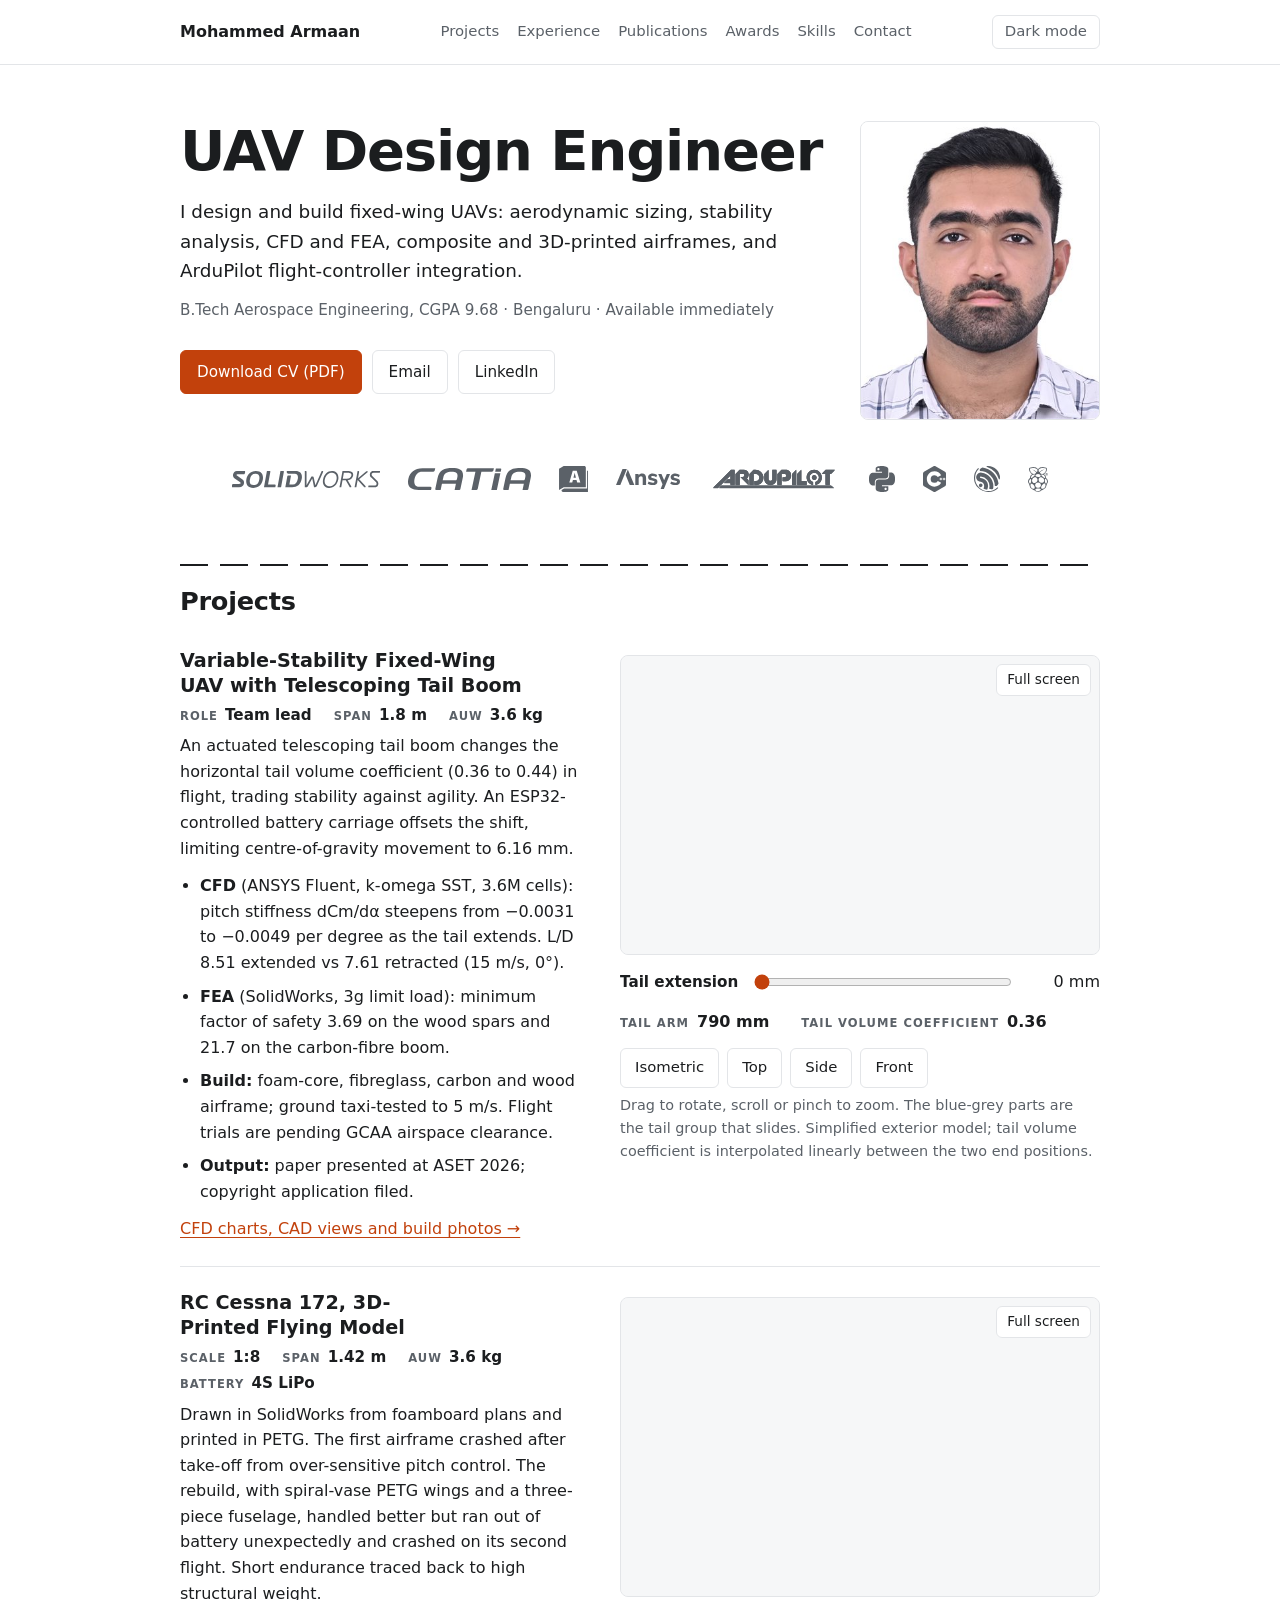
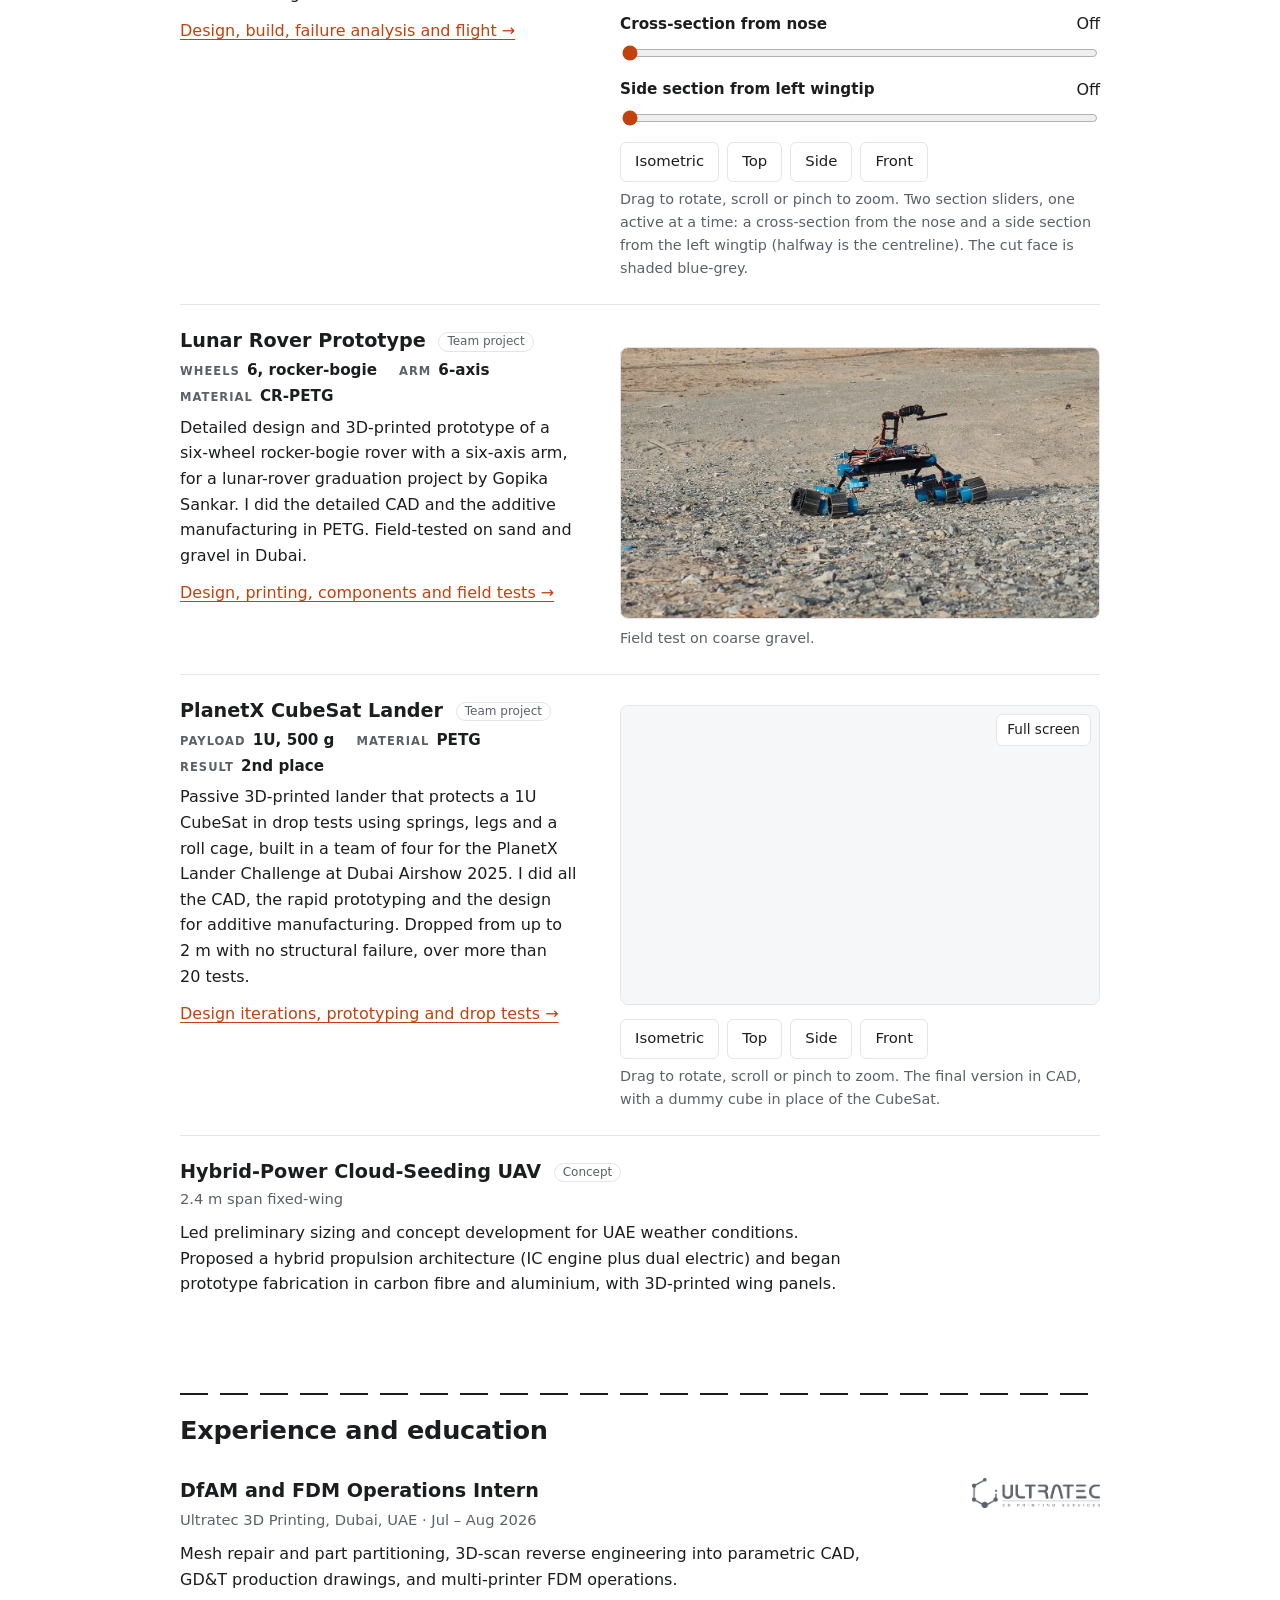
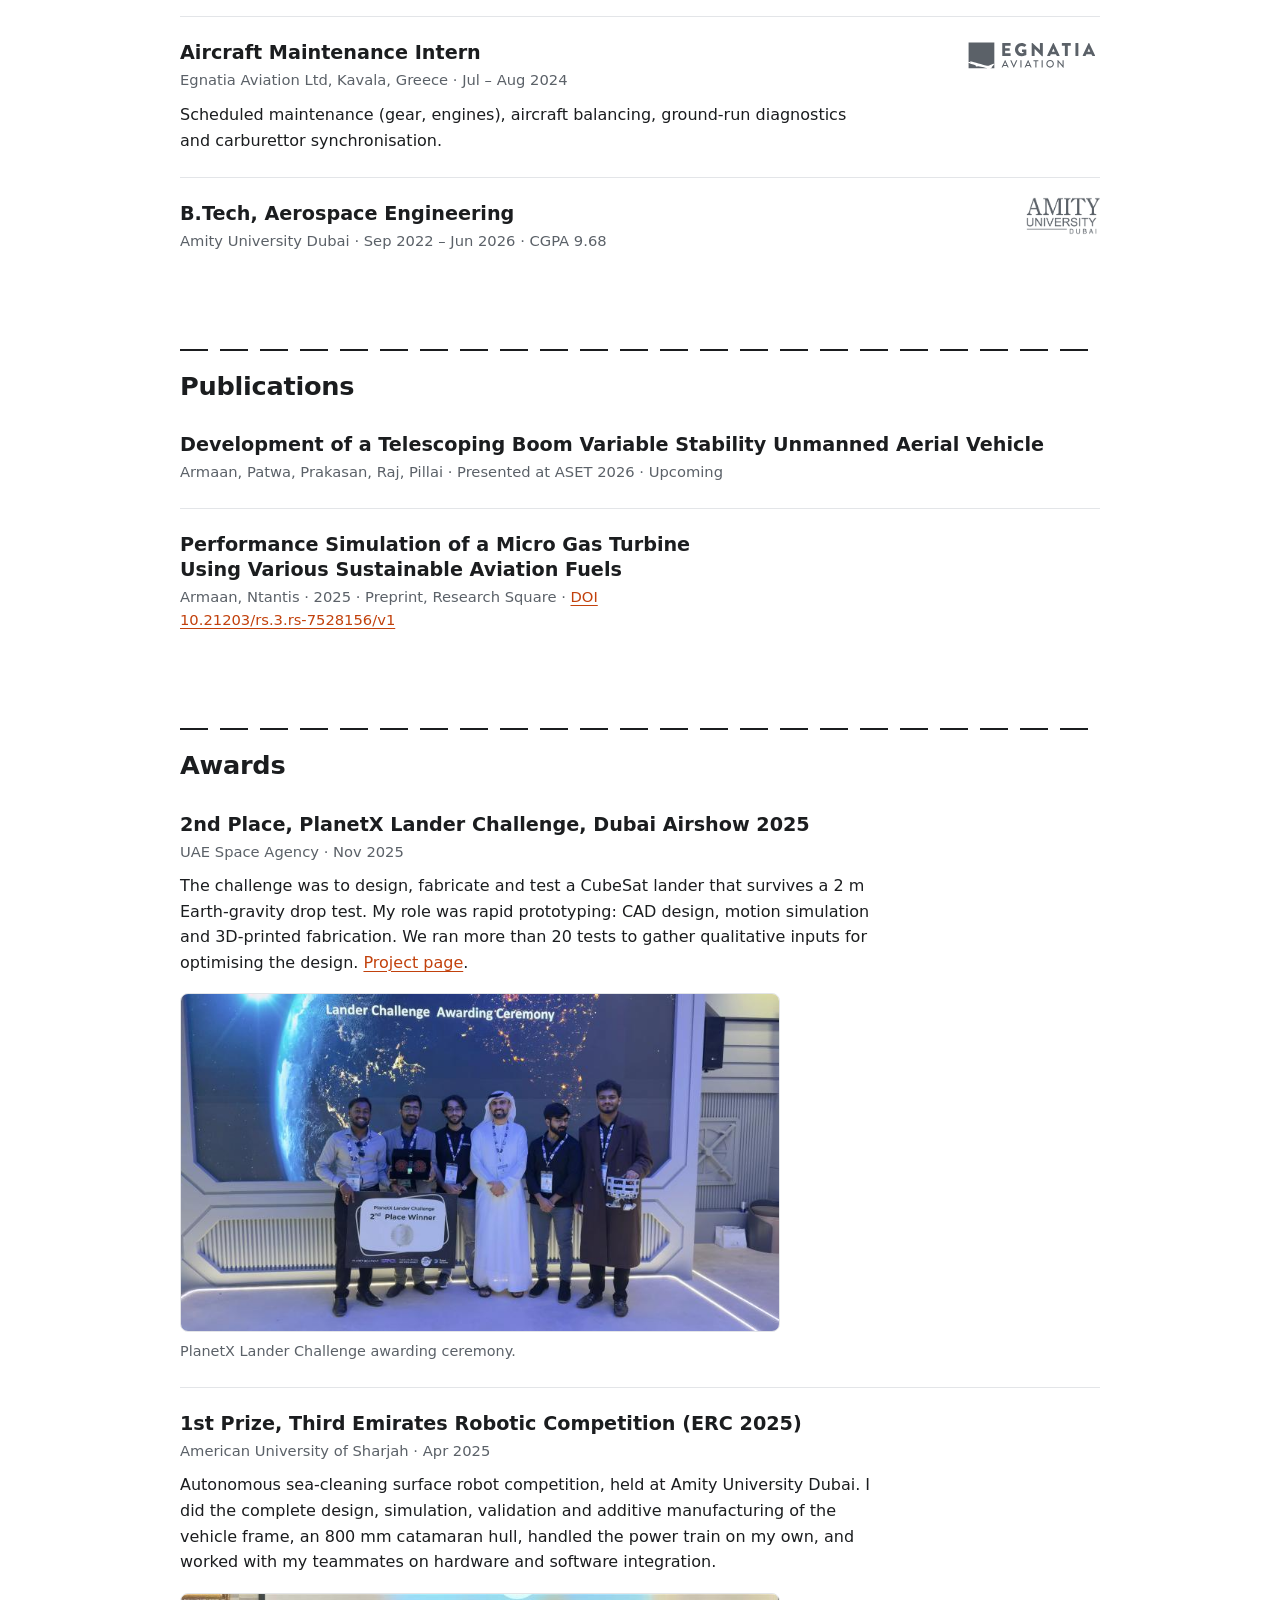
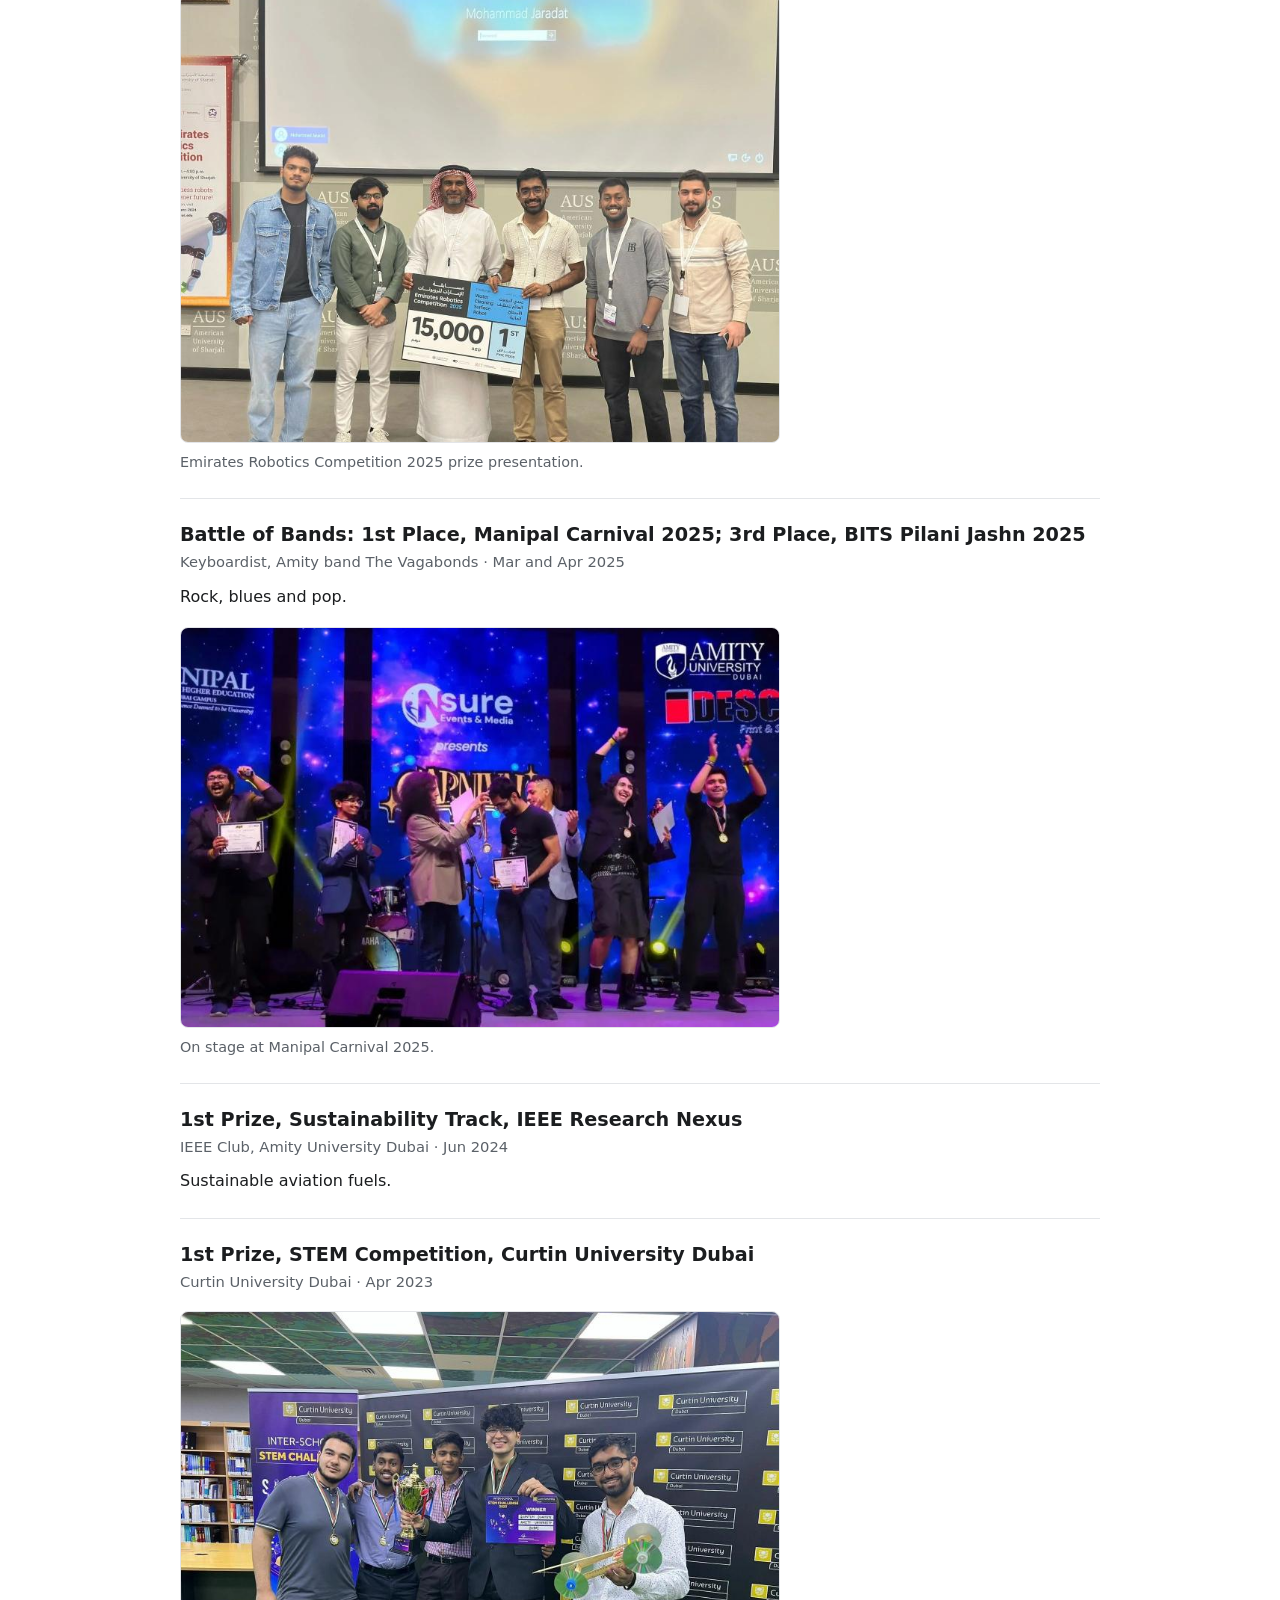
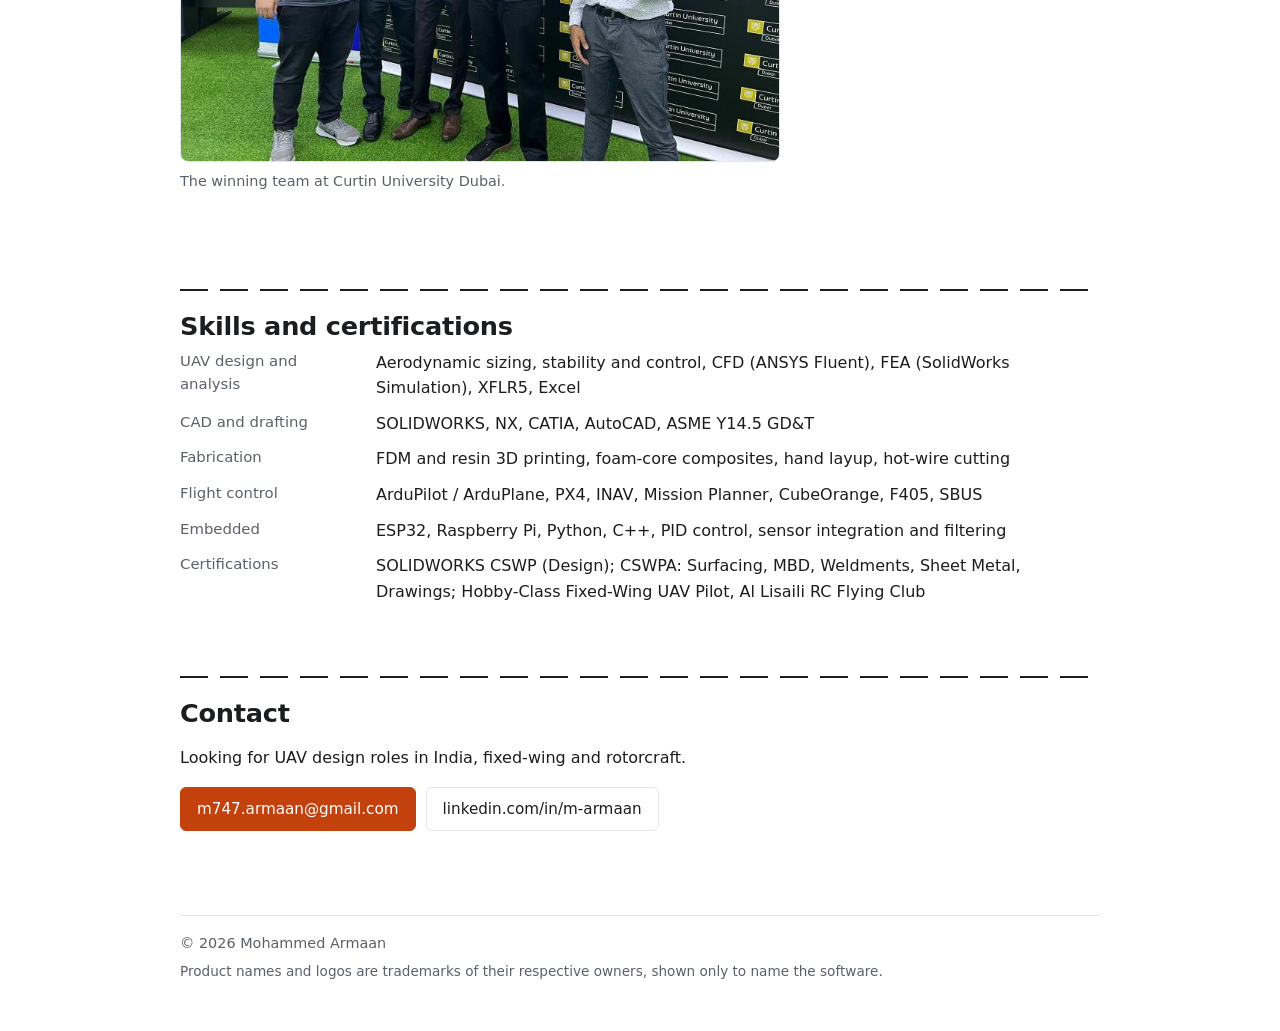
==== index.html @ 30ed3cb8 "Add PlanetX lander project page and card, order rover above cloud-seeding Co-Authored-By: Claude Son" ====
<!doctype html>
<html lang="en">
<head>
<meta charset="utf-8">
<meta name="viewport" content="width=device-width, initial-scale=1">
<meta name="color-scheme" content="light dark">
<title>Mohammed Armaan – UAV Design Engineer</title>
<meta name="description" content="Portfolio of Mohammed Armaan, aerospace engineer focused on fixed-wing UAV design: aerodynamics, CFD/FEA, composite and 3D-printed airframes, ArduPilot integration.">
<meta property="og:title" content="Mohammed Armaan – UAV Design Engineer">
<meta property="og:description" content="Fixed-wing UAV design, CFD/FEA, composite and 3D-printed airframes.">
<meta property="og:type" content="website">
<link rel="icon" href="data:image/svg+xml,%3Csvg xmlns='http://www.w3.org/2000/svg' viewBox='0 0 32 32'%3E%3Crect width='32' height='32' rx='6' fill='%23c2410c'/%3E%3Ctext x='16' y='22' font-family='Arial' font-size='15' font-weight='700' fill='white' text-anchor='middle'%3EMA%3C/text%3E%3C/svg%3E">
<link rel="stylesheet" href="styles.css?v=18">
<script src="js/theme.js?v=18"></script>
<style>
/* Critical viewer layout, kept inline so the viewer never depends on a cached stylesheet. */
.viewer{position:relative;width:100%;aspect-ratio:16/10;overflow:hidden}
.viewer canvas{position:absolute;inset:0;width:100%;height:100%;display:block;touch-action:none}
.viewer-status{position:absolute;inset:0}
.viewer-status[hidden]{display:none}
@media (max-width:560px){.viewer{aspect-ratio:1/1}}
</style>
<script type="importmap">
{ "imports": { "three": "./vendor/three.module.min.js", "three/addons/": "./vendor/" } }
</script>
</head>
<body>
<a class="skip" href="#main">Skip to content</a>

<header class="site-header">
  <div class="wrap bar">
    <a class="brand" href="#top">Mohammed Armaan</a>
    <nav aria-label="Primary">
      <a href="#projects">Projects</a>
      <a href="#experience">Experience</a>
      <a href="#publications">Publications</a>
      <a href="#awards">Awards</a>
      <a href="#skills">Skills</a>
      <a href="#contact">Contact</a>
    </nav>
    <button type="button" class="theme-btn" id="theme-btn" hidden>Dark mode</button>
  </div>
</header>

<main id="main">
<section class="hero wrap" id="top">
  <img class="portrait" src="img/portrait.jpg" alt="Portrait of Mohammed Armaan." width="360" height="450">
  <div class="intro">
  <h1>UAV Design Engineer</h1>
  <p class="lead">I design and build fixed-wing UAVs: aerodynamic sizing, stability analysis, CFD and FEA, composite and 3D-printed airframes, and ArduPilot flight-controller integration.</p>
  <p class="hero-facts">B.Tech Aerospace Engineering, CGPA 9.68 &middot; Bengaluru &middot; Available immediately</p>
  <p class="actions">
    <a class="btn primary" href="assets/Mohammed_Armaan_CV.pdf">Download CV (PDF)</a>
    <a class="btn" href="mailto:m747.armaan@gmail.com">Email</a>
    <a class="btn" href="https://www.linkedin.com/in/m-armaan" target="_blank" rel="noopener noreferrer">LinkedIn</a>
  </p>
  <p class="copy-note" role="status"></p>
  </div>
  <ul class="logos" aria-label="Software and platforms">
      <li><span class="logo logo-solidworks" role="img" aria-label="SOLIDWORKS"></span></li>
      <li><span class="logo logo-catia" role="img" aria-label="CATIA"></span></li>
      <li><span class="logo logo-autocad" role="img" aria-label="AutoCAD"></span></li>
      <li><span class="logo logo-ansys" role="img" aria-label="ANSYS"></span></li>
      <li><span class="logo logo-ardupilot" role="img" aria-label="ArduPilot"></span></li>
      <li><span class="logo logo-python" role="img" aria-label="Python"></span></li>
      <li><span class="logo logo-cplusplus" role="img" aria-label="C++"></span></li>
      <li><span class="logo logo-espressif" role="img" aria-label="ESP32 (Espressif)"></span></li>
      <li><span class="logo logo-raspberrypi" role="img" aria-label="Raspberry Pi"></span></li>
  </ul>
</section>

<section class="wrap" id="projects" aria-labelledby="h-projects">
  <h2 id="h-projects">Projects</h2>

  <article class="item featured">
    <div class="f-head">
      <h3><a class="plainlink" href="variable-stability-uav.html">Variable-Stability Fixed-Wing UAV with Telescoping Tail Boom</a></h3>
      <dl class="plate"><div><dt>Role</dt><dd>Team lead</dd></div><div><dt>Span</dt><dd>1.8 m</dd></div><div><dt>AUW</dt><dd>3.6 kg</dd></div></dl>
    </div>
    <p class="f-desc">An actuated telescoping tail boom changes the horizontal tail volume coefficient (0.36 to 0.44) in flight, trading stability against agility. An ESP32-controlled battery carriage offsets the shift, limiting centre-of-gravity movement to 6.16 mm.</p>

    <div class="f-viewer">
      <div id="viewer" class="viewer" role="group" aria-label="Interactive 3D model of the UAV">
        <canvas id="viewer-canvas" tabindex="0" aria-label="3D view. Drag to rotate, scroll to zoom, arrow keys to pan."></canvas>
        <p id="viewer-status" class="viewer-status">Loading 3D model…</p>
      </div>
      <div class="viewer-ui">
        <div class="slider-row">
          <label for="ext">Tail extension</label>
          <input id="ext" type="range" min="0" max="200" step="1" value="0">
          <output id="out-ext" for="ext">0 mm</output>
        </div>
        <dl class="readouts">
          <div><dt>Tail arm</dt><dd id="out-arm">790 mm</dd></div>
          <div><dt>Tail volume coefficient</dt><dd id="out-vht">0.36</dd></div>
        </dl>
        <div class="view-btns" role="group" aria-label="Camera views">
          <button type="button" data-view="iso">Isometric</button>
          <button type="button" data-view="top">Top</button>
          <button type="button" data-view="side">Side</button>
          <button type="button" data-view="front">Front</button>
        </div>
      </div>
      <p class="hint">Drag to rotate, scroll or pinch to zoom. The blue-grey parts are the tail group that slides. Simplified exterior model; tail volume coefficient is interpolated linearly between the two end positions.</p>
      <noscript><p class="hint">The interactive model needs JavaScript.</p></noscript>
    </div>

    <div class="f-facts">
    <ul class="facts">
      <li><strong>CFD</strong> (ANSYS Fluent, k-omega SST, 3.6M cells): pitch stiffness dCm/dα steepens from −0.0031 to −0.0049 per degree as the tail extends. L/D 8.51 extended vs 7.61 retracted (15 m/s, 0°).</li>
      <li><strong>FEA</strong> (SolidWorks, 3g limit load): minimum factor of safety 3.69 on the wood spars and 21.7 on the carbon-fibre boom.</li>
      <li><strong>Build:</strong> foam-core, fibreglass, carbon and wood airframe; ground taxi-tested to 5 m/s. Flight trials are pending GCAA airspace clearance.</li>
      <li><strong>Output:</strong> paper presented at ASET 2026; copyright application filed.</li>
    </ul>
    <p class="more"><a href="variable-stability-uav.html">CFD charts, CAD views and build photos &rarr;</a></p>
    </div>
  </article>

  <article class="item featured">
    <div class="f-head">
      <h3><a class="plainlink" href="cessna-172.html">RC Cessna 172, 3D-Printed Flying Model</a></h3>
      <dl class="plate"><div><dt>Scale</dt><dd>1:8</dd></div><div><dt>Span</dt><dd>1.42 m</dd></div><div><dt>AUW</dt><dd>3.6 kg</dd></div><div><dt>Battery</dt><dd>4S LiPo</dd></div></dl>
    </div>
    <p class="f-desc">Drawn in SolidWorks from foamboard plans and printed in PETG. The first airframe crashed after take-off from over-sensitive pitch control. The rebuild, with spiral-vase PETG wings and a three-piece fuselage, handled better but ran out of battery unexpectedly and crashed on its second flight. Short endurance traced back to high structural weight.</p>

    <div class="f-viewer">
      <div id="cessna-viewer" class="viewer" role="group" aria-label="Interactive 3D model of the Cessna 172 with a section slider">
        <canvas id="cessna-canvas" tabindex="0" aria-label="3D view. Drag to rotate, scroll to zoom, arrow keys to pan."></canvas>
        <p id="cessna-status" class="viewer-status">Loading 3D model…</p>
      </div>
      <div class="viewer-ui">
        <div class="slider-row stack">
          <label for="cessna-sec">Cross-section from nose</label>
          <input id="cessna-sec" type="range" min="0" max="1063" step="1" value="0">
          <output id="cessna-out-sec" for="cessna-sec">Off</output>
        </div>
        <div class="slider-row stack">
          <label for="cessna-sec-x">Side section from left wingtip</label>
          <input id="cessna-sec-x" type="range" min="0" max="1430" step="1" value="0">
          <output id="cessna-out-sec-x" for="cessna-sec-x">Off</output>
        </div>
        <div class="view-btns" role="group" aria-label="Camera views">
          <button type="button" data-view="iso">Isometric</button>
          <button type="button" data-view="top">Top</button>
          <button type="button" data-view="side">Side</button>
          <button type="button" data-view="front">Front</button>
        </div>
      </div>
      <p class="hint">Drag to rotate, scroll or pinch to zoom. Two section sliders, one active at a time: a cross-section from the nose and a side section from the left wingtip (halfway is the centreline). The cut face is shaded blue-grey.</p>
      <noscript><p class="hint">The interactive model needs JavaScript.</p></noscript>
    </div>

    <div class="f-facts">
      <p class="more"><a href="cessna-172.html">Design, build, failure analysis and flight &rarr;</a></p>
    </div>
  </article>

  <article class="item featured">
    <div class="f-head">
      <h3><a class="plainlink" href="rover.html">Lunar Rover Prototype</a> <span class="tag">Team project</span></h3>
      <dl class="plate"><div><dt>Wheels</dt><dd>6, rocker-bogie</dd></div><div><dt>Arm</dt><dd>6-axis</dd></div><div><dt>Material</dt><dd>CR-PETG</dd></div></dl>
    </div>
    <p class="f-desc">Detailed design and 3D-printed prototype of a six-wheel rocker-bogie rover with a six-axis arm, for a lunar-rover graduation project by Gopika Sankar. I did the detailed CAD and the additive manufacturing in PETG. Field-tested on sand and gravel in Dubai.</p>
    <div class="f-viewer">
      <figure class="fig"><img src="img/rover-field-gravel.jpg" alt="The blue and black 3D-printed rover on coarse gravel, with its six-axis arm raised." width="1200" height="677" loading="lazy"><figcaption>Field test on coarse gravel.</figcaption></figure>
    </div>
    <div class="f-facts">
      <p class="more"><a href="rover.html">Design, printing, components and field tests &rarr;</a></p>
    </div>
  </article>
  <article class="item featured">
    <div class="f-head">
      <h3><a class="plainlink" href="lander.html">PlanetX CubeSat Lander</a> <span class="tag">Team project</span></h3>
      <dl class="plate"><div><dt>Payload</dt><dd>1U, 500 g</dd></div><div><dt>Material</dt><dd>PETG</dd></div><div><dt>Result</dt><dd>2nd place</dd></div></dl>
    </div>
    <p class="f-desc">Passive 3D-printed lander that protects a 1U CubeSat in drop tests using springs, legs and a roll cage, built in a team of four for the PlanetX Lander Challenge at Dubai Airshow 2025. I did all the CAD, the rapid prototyping and the design for additive manufacturing. Dropped from up to 2 m with no structural failure, over more than 20 tests.</p>
    <div class="f-viewer">
      <div id="lander-viewer" class="viewer" role="group" aria-label="Interactive 3D model of the lander">
        <canvas id="lander-canvas" tabindex="0" aria-label="3D view. Drag to rotate, scroll to zoom, arrow keys to pan."></canvas>
        <p id="lander-status" class="viewer-status">Loading 3D model…</p>
      </div>
      <div class="viewer-ui">
        <div class="view-btns" role="group" aria-label="Camera views">
          <button type="button" data-view="iso">Isometric</button>
          <button type="button" data-view="top">Top</button>
          <button type="button" data-view="side">Side</button>
          <button type="button" data-view="front">Front</button>
        </div>
      </div>
      <p class="hint">Drag to rotate, scroll or pinch to zoom. The final version in CAD, with a dummy cube in place of the CubeSat.</p>
      <noscript><p class="hint">The interactive model needs JavaScript.</p></noscript>
    </div>
    <div class="f-facts">
      <p class="more"><a href="lander.html">Design iterations, prototyping and drop tests &rarr;</a></p>
    </div>
  </article>
  <article class="item">
    <h3>Hybrid-Power Cloud-Seeding UAV <span class="tag">Concept</span></h3>
    <p class="meta">2.4 m span fixed-wing</p>
    <p>Led preliminary sizing and concept development for UAE weather conditions. Proposed a hybrid propulsion architecture (IC engine plus dual electric) and began prototype fabrication in carbon fibre and aluminium, with 3D-printed wing panels.</p>
  </article>
</section>

<section class="wrap" id="experience" aria-labelledby="h-exp">
  <h2 id="h-exp">Experience and education</h2>

  <article class="item">
    <div class="item-head">
      <h3>DfAM and FDM Operations Intern</h3>
      <span class="logo org-logo logo-ultratec" role="img" aria-label="Ultratec 3D Printing"></span>
    </div>
    <p class="meta">Ultratec 3D Printing, Dubai, UAE · Jul – Aug 2026</p>
    <p>Mesh repair and part partitioning, 3D-scan reverse engineering into parametric CAD, GD&amp;T production drawings, and multi-printer FDM operations.</p>
  </article>

  <article class="item">
    <div class="item-head">
      <h3>Aircraft Maintenance Intern</h3>
      <span class="logo org-logo logo-egnatia" role="img" aria-label="Egnatia Aviation"></span>
    </div>
    <p class="meta">Egnatia Aviation Ltd, Kavala, Greece · Jul – Aug 2024</p>
    <p>Scheduled maintenance (gear, engines), aircraft balancing, ground-run diagnostics and carburettor synchronisation.</p>
  </article>

  <article class="item">
    <div class="item-head">
      <h3>B.Tech, Aerospace Engineering</h3>
      <span class="logo org-logo logo-amity" role="img" aria-label="Amity University Dubai"></span>
    </div>
    <p class="meta">Amity University Dubai · Sep 2022 – Jun 2026 · CGPA 9.68</p>
  </article>
</section>

<section class="wrap" id="publications" aria-labelledby="h-pub">
  <h2 id="h-pub">Publications</h2>

  <article class="item">
    <h3>Development of a Telescoping Boom Variable Stability Unmanned Aerial Vehicle</h3>
    <p class="meta">Armaan, Patwa, Prakasan, Raj, Pillai · Presented at ASET 2026 · Upcoming</p>
  </article>
  <article class="item">
    <h3>Performance Simulation of a Micro Gas Turbine Using Various Sustainable Aviation Fuels</h3>
    <p class="meta">Armaan, Ntantis · 2025 · Preprint, Research Square · <a href="https://doi.org/10.21203/rs.3.rs-7528156/v1" rel="noopener">DOI 10.21203/rs.3.rs-7528156/v1</a></p>
  </article>
</section>

<section class="wrap" id="awards" aria-labelledby="h-awards">
  <h2 id="h-awards">Awards</h2>

  <article class="item">
    <h3>2nd Place, PlanetX Lander Challenge, Dubai Airshow 2025</h3>
    <p class="meta">UAE Space Agency · Nov 2025</p>
    <p>The challenge was to design, fabricate and test a CubeSat lander that survives a 2 m Earth-gravity drop test. My role was rapid prototyping: CAD design, motion simulation and 3D-printed fabrication. We ran more than 20 tests to gather qualitative inputs for optimising the design. <a href="lander.html">Project page</a>.</p>
    <figure class="fig narrow"><img src="img/award-planetx.jpg" alt="Six team members and an official standing in front of a screen reading Lander Challenge Awarding Ceremony, holding a 2nd Place Winner certificate and the lander." width="800" height="450" loading="lazy"><figcaption>PlanetX Lander Challenge awarding ceremony.</figcaption></figure>
  </article>
  <article class="item">
    <h3>1st Prize, Third Emirates Robotic Competition (ERC 2025)</h3>
    <p class="meta">American University of Sharjah · Apr 2025</p>
    <p>Autonomous sea-cleaning surface robot competition, held at Amity University Dubai. I did the complete design, simulation, validation and additive manufacturing of the vehicle frame, an 800 mm catamaran hull, handled the power train on my own, and worked with my teammates on hardware and software integration.</p>
    <figure class="fig narrow"><img src="img/award-erc.jpg" alt="Five team members and an official holding a 1st Place certificate for the Emirates Robotics Competition 2025, Water Cleaning Surface Robot, 15,000 AED." width="800" height="600" loading="lazy"><figcaption>Emirates Robotics Competition 2025 prize presentation.</figcaption></figure>
  </article>
  <article class="item">
    <h3>Battle of Bands: 1st Place, Manipal Carnival 2025; 3rd Place, BITS Pilani Jashn 2025</h3>
    <p class="meta">Keyboardist, Amity band The Vagabonds · Mar and Apr 2025</p>
    <p>Rock, blues and pop.</p>
    <figure class="fig narrow"><img src="img/award-manipal.jpg" alt="Band members on stage at Manipal Carnival holding certificates and medals, some with arms raised." width="800" height="533" loading="lazy"><figcaption>On stage at Manipal Carnival 2025.</figcaption></figure>
  </article>
  <article class="item">
    <h3>1st Prize, Sustainability Track, IEEE Research Nexus</h3>
    <p class="meta">IEEE Club, Amity University Dubai · Jun 2024</p>
    <p>Sustainable aviation fuels.</p>
  </article>
  <article class="item">
    <h3>1st Prize, STEM Competition, Curtin University Dubai</h3>
    <p class="meta">Curtin University Dubai · Apr 2023</p>
    <figure class="fig narrow"><img src="img/award-curtin.jpg" alt="Five team members with a trophy, medals and a Winner certificate in front of a Curtin University backdrop." width="800" height="600" loading="lazy"><figcaption>The winning team at Curtin University Dubai.</figcaption></figure>
  </article>
</section>

<section class="wrap" id="skills" aria-labelledby="h-skills">
  <h2 id="h-skills">Skills and certifications</h2>
  <dl class="skills">
    <dt>UAV design and analysis</dt><dd>Aerodynamic sizing, stability and control, CFD (ANSYS Fluent), FEA (SolidWorks Simulation), XFLR5, Excel</dd>
    <dt>CAD and drafting</dt><dd>SOLIDWORKS, NX, CATIA, AutoCAD, ASME Y14.5 GD&amp;T</dd>
    <dt>Fabrication</dt><dd>FDM and resin 3D printing, foam-core composites, hand layup, hot-wire cutting</dd>
    <dt>Flight control</dt><dd>ArduPilot / ArduPlane, PX4, INAV, Mission Planner, CubeOrange, F405, SBUS</dd>
    <dt>Embedded</dt><dd>ESP32, Raspberry Pi, Python, C++, PID control, sensor integration and filtering</dd>
    <dt>Certifications</dt><dd>SOLIDWORKS CSWP (Design); CSWPA: Surfacing, MBD, Weldments, Sheet Metal, Drawings; Hobby-Class Fixed-Wing UAV Pilot, Al Lisaili RC Flying Club</dd>
  </dl>
</section>

<section class="wrap" id="contact" aria-labelledby="h-contact">
  <h2 id="h-contact">Contact</h2>
  <p>Looking for UAV design roles in India, fixed-wing and rotorcraft.</p>
  <p class="actions">
    <a class="btn primary" href="mailto:m747.armaan@gmail.com">m747.armaan@gmail.com</a>
    <a class="btn" href="https://www.linkedin.com/in/m-armaan" target="_blank" rel="noopener noreferrer">linkedin.com/in/m-armaan</a>
  </p>
  <p class="copy-note" role="status"></p>
</section>
</main>

<footer class="wrap site-footer">
  <p>© 2026 Mohammed Armaan</p>
  <p class="legal">Product names and logos are trademarks of their respective owners, shown only to name the software.</p>
</footer>

<script>
  // If a module viewer has not started after 10 s, say so plainly.
  setTimeout(function () {
    document.querySelectorAll('.viewer-status').forEach(function (s) {
      if (!s.dataset.ready && !s.dataset.failed) { s.hidden = false; s.textContent = 'The 3D viewer did not start. Your browser may not support WebGL, or the files are still loading.'; }
    });
  }, 10000);
</script>
<script src="js/contact.js?v=18" defer></script>
<script type="module" src="js/viewer.js?v=18"></script>
<script type="module" src="js/viewer-cessna.js?v=18"></script>
<script type="module" src="js/viewer-lander.js?v=18"></script>
</body>
</html>
---- styles.css ----
:root {
  --bg: #ffffff;
  --text: #1b1d1f;
  --muted: #5b6168;
  --line: #e3e5e8;
  --accent: #c2410c;
  --accent-text: #ffffff;
  --surface: #f6f7f8;
  color-scheme: light;
}
/* Dark follows the device unless js/theme.js has set data-theme. Keep both blocks identical. */
@media (prefers-color-scheme: dark) {
  :root:not([data-theme="light"]) {
    --bg: #131517;
    --text: #e4e6e8;
    --muted: #9aa1a8;
    --line: #2a2e32;
    --accent: #ff9a4d;
    --accent-text: #0f1215;
    --surface: #1a1d20;
    color-scheme: dark;
  }
}
:root[data-theme="dark"] {
  --bg: #131517;
  --text: #e4e6e8;
  --muted: #9aa1a8;
  --line: #2a2e32;
  --accent: #ff9a4d;
  --accent-text: #0f1215;
  --surface: #1a1d20;
  color-scheme: dark;
}

* { box-sizing: border-box; }
html { scroll-behavior: auto; }
body {
  margin: 0;
  background: var(--bg);
  color: var(--text);
  font-family: system-ui, -apple-system, "Segoe UI", Roboto, "Helvetica Neue", Arial, sans-serif;
  font-size: 1rem;
  line-height: 1.6;
  -webkit-text-size-adjust: 100%;
}
.wrap { max-width: 960px; margin: 0 auto; padding: 0 20px; }
::selection { background: var(--accent); color: var(--accent-text); }
html { scrollbar-color: var(--line) var(--bg); }
a { color: var(--accent); text-underline-offset: 3px; }
a:hover { text-decoration-thickness: 2px; }
a:focus-visible, .btn:focus-visible { outline: 2px solid var(--accent); outline-offset: 3px; }

.skip { position: absolute; left: -999px; top: 0; background: var(--accent); color: var(--accent-text); padding: 8px 12px; }
.skip:focus { left: 8px; top: 8px; z-index: 10; }

.site-header { border-bottom: 1px solid var(--line); }
.bar { display: flex; flex-wrap: wrap; gap: 8px 24px; align-items: center; justify-content: space-between; padding-top: 14px; padding-bottom: 14px; }
.brand { color: var(--text); font-weight: 650; text-decoration: none; }
nav { display: flex; flex-wrap: wrap; gap: 4px 18px; font-size: 0.93rem; }
nav a { color: var(--muted); text-decoration: none; padding: 6px 0; }
nav a:hover { color: var(--text); }
.theme-btn {
  font: inherit; font-size: 0.93rem; color: var(--muted); background: transparent;
  border: 1px solid var(--line); border-radius: 6px; padding: 4px 12px; cursor: pointer;
}
.theme-btn:hover { color: var(--text); border-color: var(--accent); }
.theme-btn:focus-visible { outline: 2px solid var(--accent); outline-offset: 3px; }
.theme-btn[hidden] { display: none; }
@media (max-width: 560px) {
  .bar .brand { order: 1; }
  .bar .theme-btn { order: 2; }
  .bar nav { order: 3; flex-basis: 100%; }
}

.hero { padding-top: 72px; padding-bottom: 48px; }
.eyebrow { margin: 0 0 6px; color: var(--muted); font-size: 0.9rem; letter-spacing: 0.04em; text-transform: uppercase; }
h1 { margin: 0 0 16px; font-size: clamp(2.25rem, 6vw, 3.5rem); line-height: 1.08; font-weight: 700; letter-spacing: -0.02em; text-wrap: balance; }
.lead { margin: 0 0 12px; font-size: 1.15rem; color: var(--text); max-width: 58ch; text-wrap: pretty; }
.plate { display: flex; flex-wrap: wrap; gap: 2px 22px; margin: 4px 0 0; }
.plate div { display: flex; gap: 7px; align-items: baseline; }
.plate dd { margin: 0; font-size: 0.95rem; font-weight: 600; font-variant-numeric: tabular-nums; }
.item .plate + p { margin-top: 12px; }
.plate.page { margin: 0 0 16px; }
/* Tool logos: flat single-colour masks so they follow the theme. Files in img/logos/. */
.logos { list-style: none; margin: 0; padding: 0; display: flex; flex-wrap: wrap; align-items: center; gap: 16px 28px; }
.logo { display: block; height: 26px; background: var(--muted); -webkit-mask: var(--logo) no-repeat center / contain; mask: var(--logo) no-repeat center / contain; }
.logo-solidworks { --logo: url(img/logos/solidworks.svg); aspect-ratio: 8.75; height: 17px; }
.logo-catia { --logo: url(img/logos/catia.svg); aspect-ratio: 5.59; height: 22px; }
.logo-autocad { --logo: url(img/logos/autocad.svg); aspect-ratio: 1.1; }
.logo-ansys { --logo: url(img/logos/ansys.svg); aspect-ratio: 3.22; height: 20px; }
.logo-ardupilot { --logo: url(img/logos/ardupilot.svg); aspect-ratio: 6.62; height: 20px; }
.logo-python { --logo: url(img/logos/python.svg); aspect-ratio: 1; }
.logo-cplusplus { --logo: url(img/logos/cplusplus.svg); aspect-ratio: 0.889; }
.logo-espressif { --logo: url(img/logos/espressif.svg); aspect-ratio: 1; }
.logo-raspberrypi { --logo: url(img/logos/raspberrypi.svg); aspect-ratio: 0.795; }
.logos { margin: 22px 0 20px; }
/* Employer and university marks beside experience headings, same flat mask treatment. */
.item-head { display: flex; align-items: center; justify-content: space-between; gap: 8px 20px; flex-wrap: wrap; }
.org-logo { flex: none; height: 22px; }
.logo-ultratec { --logo: url(img/logos/ultratec.png); aspect-ratio: 4.26; height: 30px; }
.logo-egnatia { --logo: url(img/logos/egnatia.svg); aspect-ratio: 3.08; height: 46px; margin: -10px 0; }
.logo-amity { --logo: url(img/logos/amity-dubai.png); aspect-ratio: 1.95; height: 38px; margin: -6px 0; }
.hero .logos { grid-column: 1 / -1; justify-content: center; margin: 12px 0 0; }
.site-footer .legal { margin-top: 6px; padding-top: 0; border-top: 0; font-size: 0.85rem; }
.copy-note { min-height: 1.4em; margin: 8px 0 0; color: var(--muted); font-size: 0.9rem; }
.hero-facts { margin: 0 0 28px; color: var(--muted); font-size: 0.95rem; }

.actions { display: flex; flex-wrap: wrap; gap: 10px; margin: 0; }
.btn {
  display: inline-block; padding: 9px 16px; border: 1px solid var(--line);
  border-radius: 6px; color: var(--text); text-decoration: none; font-size: 0.95rem;
}
.btn:hover { border-color: var(--accent); }
.btn.primary { background: var(--accent); border-color: var(--accent); color: var(--accent-text); }

section.wrap { padding-top: 56px; padding-bottom: 16px; }
h2 {
  position: relative; margin: 0 0 8px; padding-top: 22px;
  font-size: 1.6rem; line-height: 1.2; letter-spacing: -0.01em; color: var(--text); font-weight: 700;
}
h2::before {
  content: ''; position: absolute; top: 0; left: 0; right: 0; height: 2px; background: var(--text);
  -webkit-mask: url("data:image/svg+xml,%3Csvg xmlns='http://www.w3.org/2000/svg' width='40' height='2'%3E%3Crect width='28' height='2'/%3E%3C/svg%3E") repeat-x 0 0 / 40px 2px;
  mask: url("data:image/svg+xml,%3Csvg xmlns='http://www.w3.org/2000/svg' width='40' height='2'%3E%3Crect width='28' height='2'/%3E%3C/svg%3E") repeat-x 0 0 / 40px 2px;
}
h3 { margin: 0 0 2px; font-size: 1.2rem; line-height: 1.3; font-weight: 650; text-wrap: balance; }
.item { padding: 24px 0; border-bottom: 1px solid var(--line); }
.item:last-child { border-bottom: 0; }
.item p { margin: 6px 0 0; max-width: 68ch; text-wrap: pretty; }
.item .meta { margin: 0; color: var(--muted); font-size: 0.92rem; }
.item .meta + p { margin-top: 10px; }
.tag {
  display: inline-block; margin-left: 6px; padding: 1px 8px; border: 1px solid var(--line);
  border-radius: 999px; color: var(--muted); font-size: 0.75rem; font-weight: 500; vertical-align: 2px;
}
.facts { margin: 12px 0 0; padding-left: 20px; }
.facts li { margin: 8px 0; }

.skills { margin: 8px 0 0; display: grid; grid-template-columns: 11rem 1fr; gap: 10px 20px; }
.skills dt { color: var(--muted); font-size: 0.93rem; }
.skills dd { margin: 0; }
@media (max-width: 560px) {
  .skills { grid-template-columns: 1fr; gap: 0; }
  .skills dt { margin-top: 12px; }
  .hero { padding-top: 40px; }
  .bar nav { gap: 0 20px; }
}

.site-footer { padding-top: 40px; padding-bottom: 48px; color: var(--muted); font-size: 0.9rem; }
.site-footer p { margin: 0; border-top: 1px solid var(--line); padding-top: 16px; }

@media print {
  .site-header, .skip { display: none; }
  body { background: #fff; color: #000; }
}

/* ---------- project page + 3D viewer ---------- */
.sr-only { position: absolute; width: 1px; height: 1px; margin: -1px; padding: 0; overflow: hidden; clip: rect(0 0 0 0); white-space: nowrap; border: 0; }
.page-head { padding-top: 40px; padding-bottom: 8px; }
.crumb { margin: 0 0 18px; font-size: 0.93rem; }
.crumb a { color: var(--muted); text-decoration: none; }
.crumb a:hover { color: var(--text); text-decoration: underline; }
.h1-sm { font-size: clamp(1.6rem, 4vw, 2.1rem); margin-bottom: 8px; }
.meta-line { margin: 0 0 16px; color: var(--muted); font-size: 0.95rem; }
.plain { margin: 12px 0 0; max-width: 68ch; }

.viewer {
  position: relative; width: 100%; aspect-ratio: 16 / 10; margin-top: 14px;
  background: var(--surface); border: 1px solid var(--line); border-radius: 8px; overflow: hidden;
}
.viewer canvas { position: absolute; inset: 0; width: 100%; height: 100%; display: block; touch-action: none; cursor: grab; }
.viewer canvas:active { cursor: grabbing; }
.viewer canvas:focus-visible { outline: 2px solid var(--accent); outline-offset: -2px; }
.viewer-status { position: absolute; inset: 0; margin: 0; display: grid; place-items: center; padding: 20px; text-align: center; color: var(--muted); font-size: 0.95rem; pointer-events: none; }
.viewer-status[hidden] { display: none; }

.viewer-ui { display: grid; gap: 14px; margin-top: 14px; }
.slider-row { display: flex; align-items: center; gap: 14px; }
.slider-row label { min-width: 7.5rem; font-weight: 600; font-size: 0.95rem; }
.slider-row input[type="range"] { flex: 1; min-width: 0; accent-color: var(--accent); }
.slider-row output { min-width: 4.5rem; text-align: right; font-variant-numeric: tabular-nums; }
.readouts { display: flex; flex-wrap: wrap; gap: 8px 32px; margin: 0; }
.readouts div { display: flex; gap: 8px; align-items: baseline; }
.readouts dt, .plate dt { color: var(--muted); font-size: 0.72rem; font-weight: 600; letter-spacing: 0.09em; text-transform: uppercase; }
.readouts dd { margin: 0; font-variant-numeric: tabular-nums; font-weight: 600; }
.view-btns { display: flex; flex-wrap: wrap; gap: 8px; }
.view-btns button {
  font: inherit; font-size: 0.93rem; color: var(--text); background: transparent;
  border: 1px solid var(--line); border-radius: 6px; padding: 7px 14px; cursor: pointer;
}
.view-btns button:hover { border-color: var(--accent); }
.view-btns button:focus-visible { outline: 2px solid var(--accent); outline-offset: 3px; }
.hint { margin: 14px 0 0; color: var(--muted); font-size: 0.9rem; max-width: 72ch; }

table.data { width: 100%; border-collapse: collapse; margin-top: 16px; font-variant-numeric: tabular-nums; }
table.data th, table.data td { padding: 9px 12px 9px 0; text-align: left; border-bottom: 1px solid var(--line); }
table.data thead th { color: var(--muted); font-size: 0.75rem; font-weight: 600; letter-spacing: 0.08em; text-transform: uppercase; }
table.data tbody th { font-weight: 500; color: var(--muted); }

.specs { margin: 8px 0 0; display: grid; grid-template-columns: 11rem 1fr; gap: 12px 20px; }
.specs dt { color: var(--muted); font-size: 0.93rem; }
.specs dd { margin: 0; }

@media (max-width: 560px) {
  .viewer { aspect-ratio: 1 / 1; }
  .slider-row { flex-wrap: wrap; gap: 6px 12px; }
  .slider-row label { min-width: 0; }
  .slider-row input[type="range"] { order: 3; flex-basis: 100%; }
  .specs { grid-template-columns: 1fr; gap: 0; }
  .specs dt { margin-top: 12px; }
}
.plainlink { color: inherit; text-decoration: none; }
.plainlink:hover { color: var(--accent); text-decoration: underline; }
.item .more { margin-top: 12px; }

.fig { margin: 18px 0 0; }
.fig img { display: block; width: 100%; height: auto; border: 1px solid var(--line); border-radius: 8px; background: #fff; }
.fig figcaption { margin-top: 8px; color: var(--muted); font-size: 0.9rem; max-width: 72ch; }
.fig.narrow { max-width: 600px; }
.fig-grid { display: grid; grid-template-columns: repeat(2, minmax(0, 1fr)); gap: 0 20px; align-items: start; }
@media (max-width: 560px) { .fig.narrow { max-width: 600px; }
.fig-grid { grid-template-columns: minmax(0, 1fr); } }
.page-head .actions { margin: 16px 0 14px; }
.video-embed { max-width: 504px; margin-top: 20px; }
.video-embed iframe { display: block; width: 100%; height: 399px; border: 0; background: var(--surface); }
.video-note { font-size: 0.9rem; color: var(--muted); }
section.wrap > h3 { margin: 28px 0 6px; }
section.wrap > h2 + h3 { margin-top: 14px; }
section.wrap > .specs, section.wrap > table.data { margin-bottom: 8px; }
/* Featured project: text left, live 3D viewer right on wide screens; one column in reading order on phones. */
.item.featured {
  display: grid; grid-template-columns: minmax(0, 5fr) minmax(0, 6fr); column-gap: 40px; align-items: start;
  grid-template-areas: "head viewer" "desc viewer" "facts viewer";
  grid-template-rows: auto auto 1fr;
}
.item.featured .f-head { grid-area: head; }
.item.featured .f-desc { grid-area: desc; }
.item.featured .f-viewer { grid-area: viewer; min-width: 0; }
.item.featured .f-facts { grid-area: facts; min-width: 0; }
.item.featured .f-viewer .viewer { margin-top: 6px; }
.slider-row.stack { flex-wrap: wrap; gap: 6px 12px; }
.slider-row.stack label { min-width: 0; }
.slider-row.stack input[type="range"] { order: 3; flex-basis: 100%; }
.slider-row.stack output { margin-left: auto; min-width: 0; }
.item.featured .f-viewer .slider-row label { min-width: 0; }
@media (max-width: 640px) {
  .item.featured { grid-template-columns: minmax(0, 1fr); grid-template-areas: "head" "desc" "viewer" "facts"; grid-template-rows: auto; }
  .item.featured .f-viewer { margin-top: 16px; }
}

.hero { display: grid; grid-template-columns: 1fr 240px; gap: 32px; align-items: start; }
.hero .portrait { grid-column: 2; grid-row: 1; width: 240px; height: auto; border: 1px solid var(--line); border-radius: 8px; background: #fff; }
.hero .intro { grid-column: 1; grid-row: 1; min-width: 0; }
@media (max-width: 560px) {
  .hero { grid-template-columns: 1fr; gap: 20px; }
  .hero .portrait { grid-column: 1; width: 160px; }
  .hero .intro { grid-row: 2; }
}

/* ---------- viewer full screen (button is added by js/viewer-core.js) ---------- */
.viewer-fs-btn {
  font: inherit; font-size: 0.85rem; color: var(--text); background: var(--bg);
  border: 1px solid var(--line); border-radius: 6px; padding: 4px 10px; cursor: pointer;
}
.viewer-fs-btn:hover { border-color: var(--accent); }
.viewer-fs-btn:focus-visible { outline: 2px solid var(--accent); outline-offset: 2px; }
html.viewer-full { overflow: hidden; }
/* !important beats the layout rules of whichever page the viewer sits in. */
.viewer-wrap-full {
  position: fixed; inset: 0; z-index: 100; display: flex; flex-direction: column; gap: 12px;
  margin: 0 !important; padding: 12px !important; max-width: none !important;
  background: var(--bg); overflow: auto;
}
.viewer-wrap-full > .viewer { flex: 1 1 auto; min-height: 240px; aspect-ratio: auto; }
.viewer-wrap-full > :not(.viewer):not(.viewer-ui) { display: none; }
.viewer-wrap-full > .viewer-ui { margin-top: 0; flex: none; }
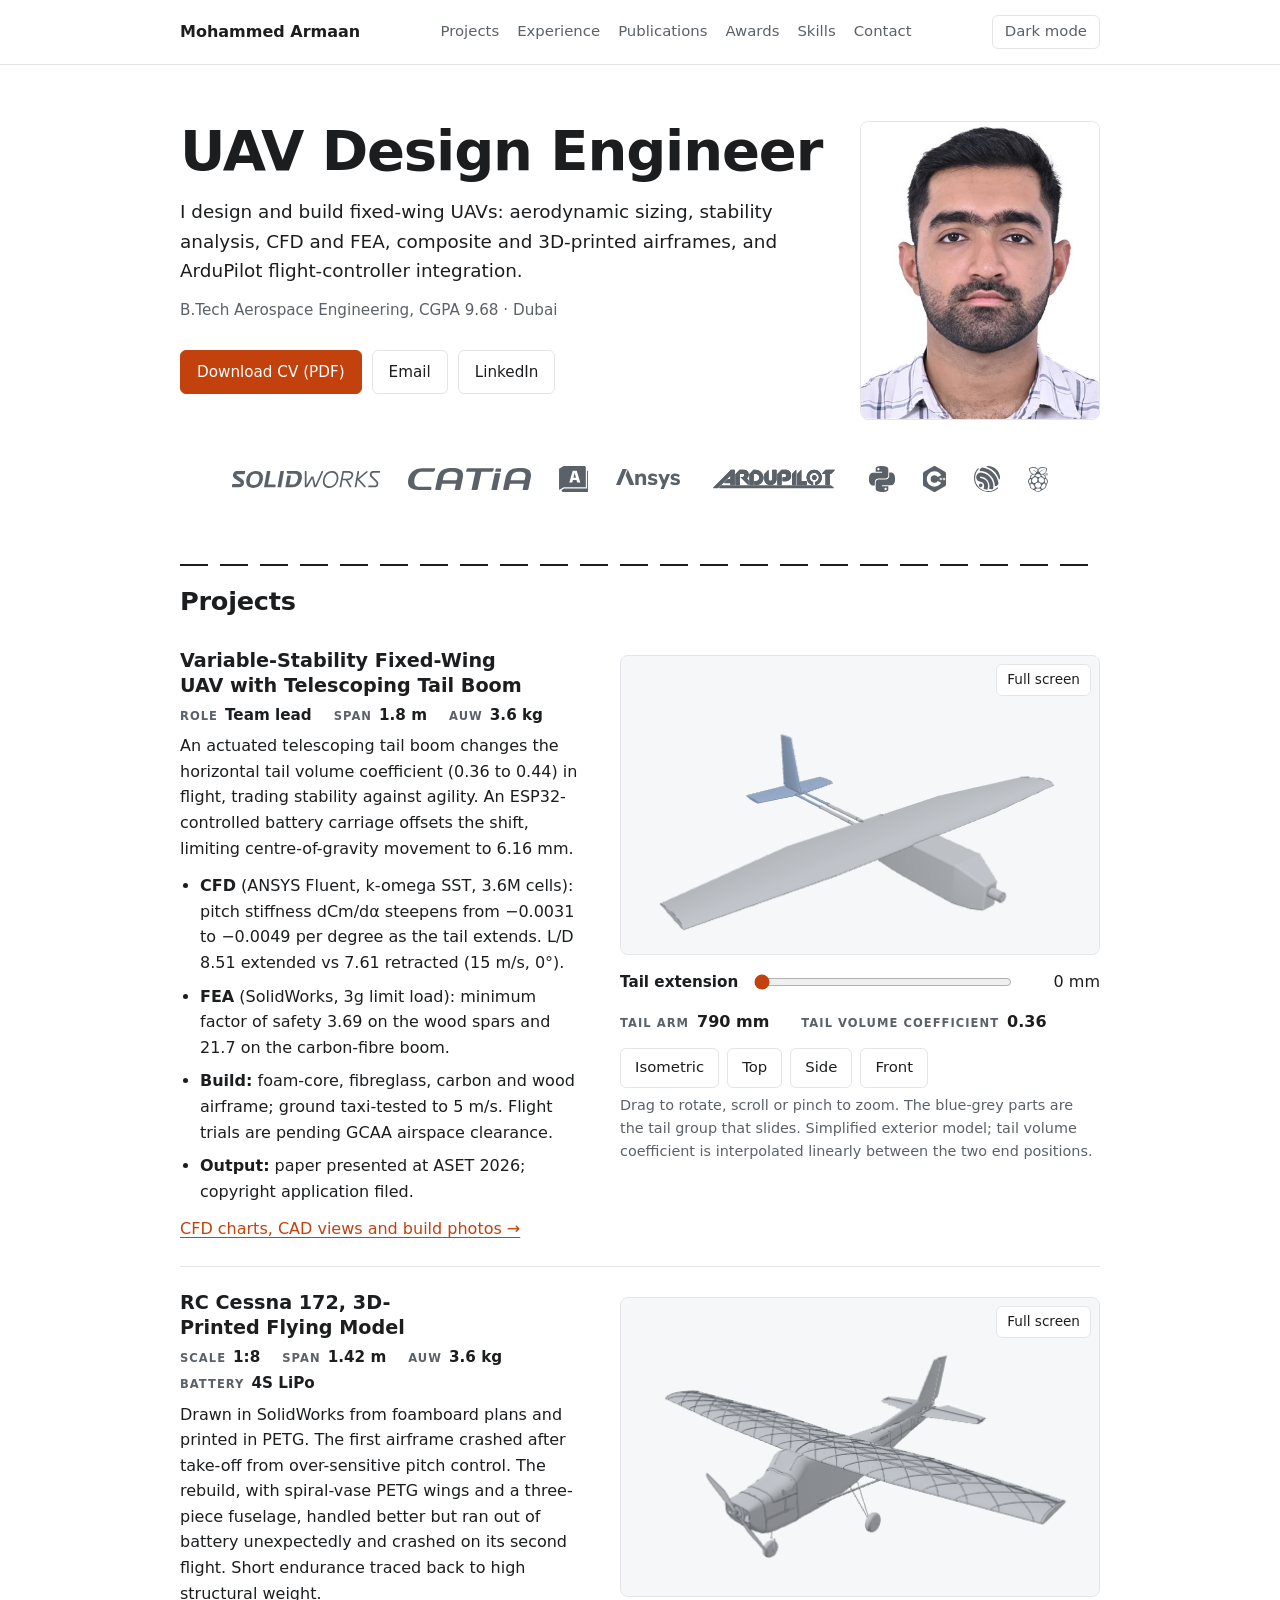
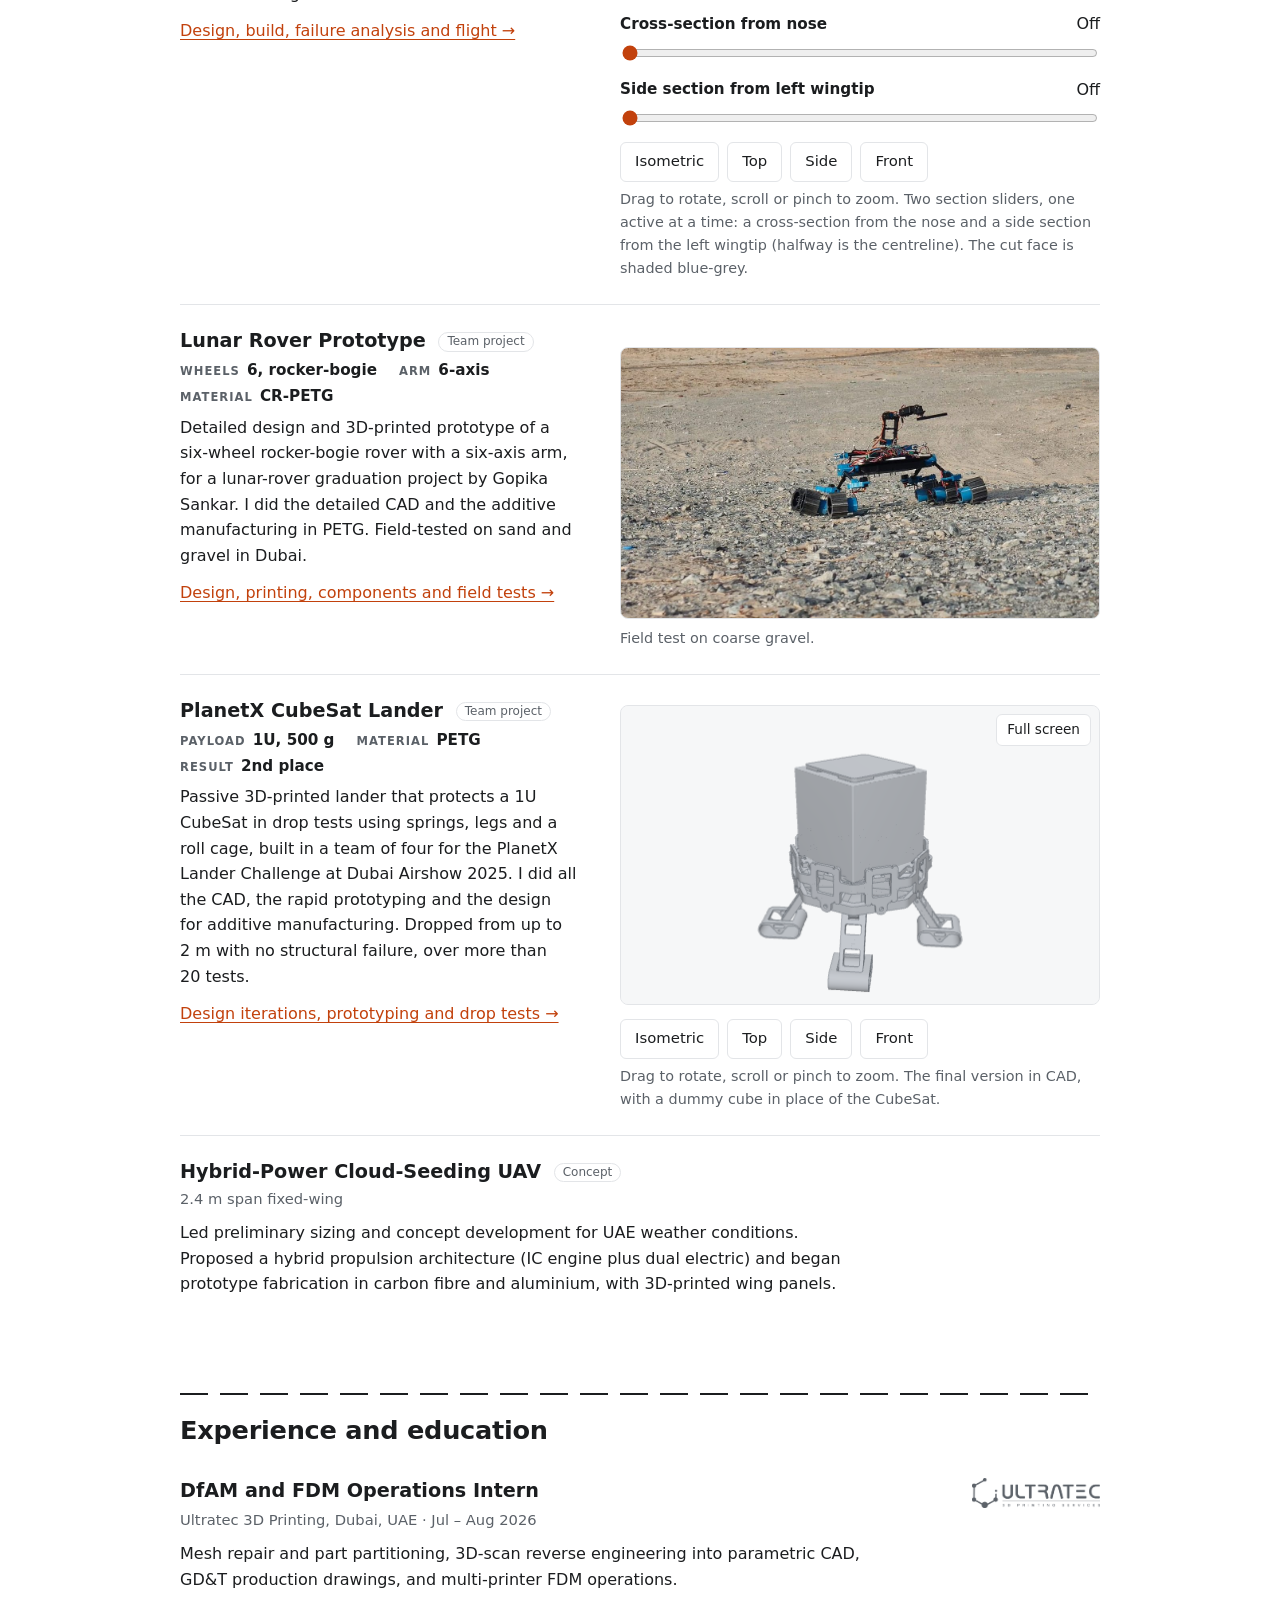
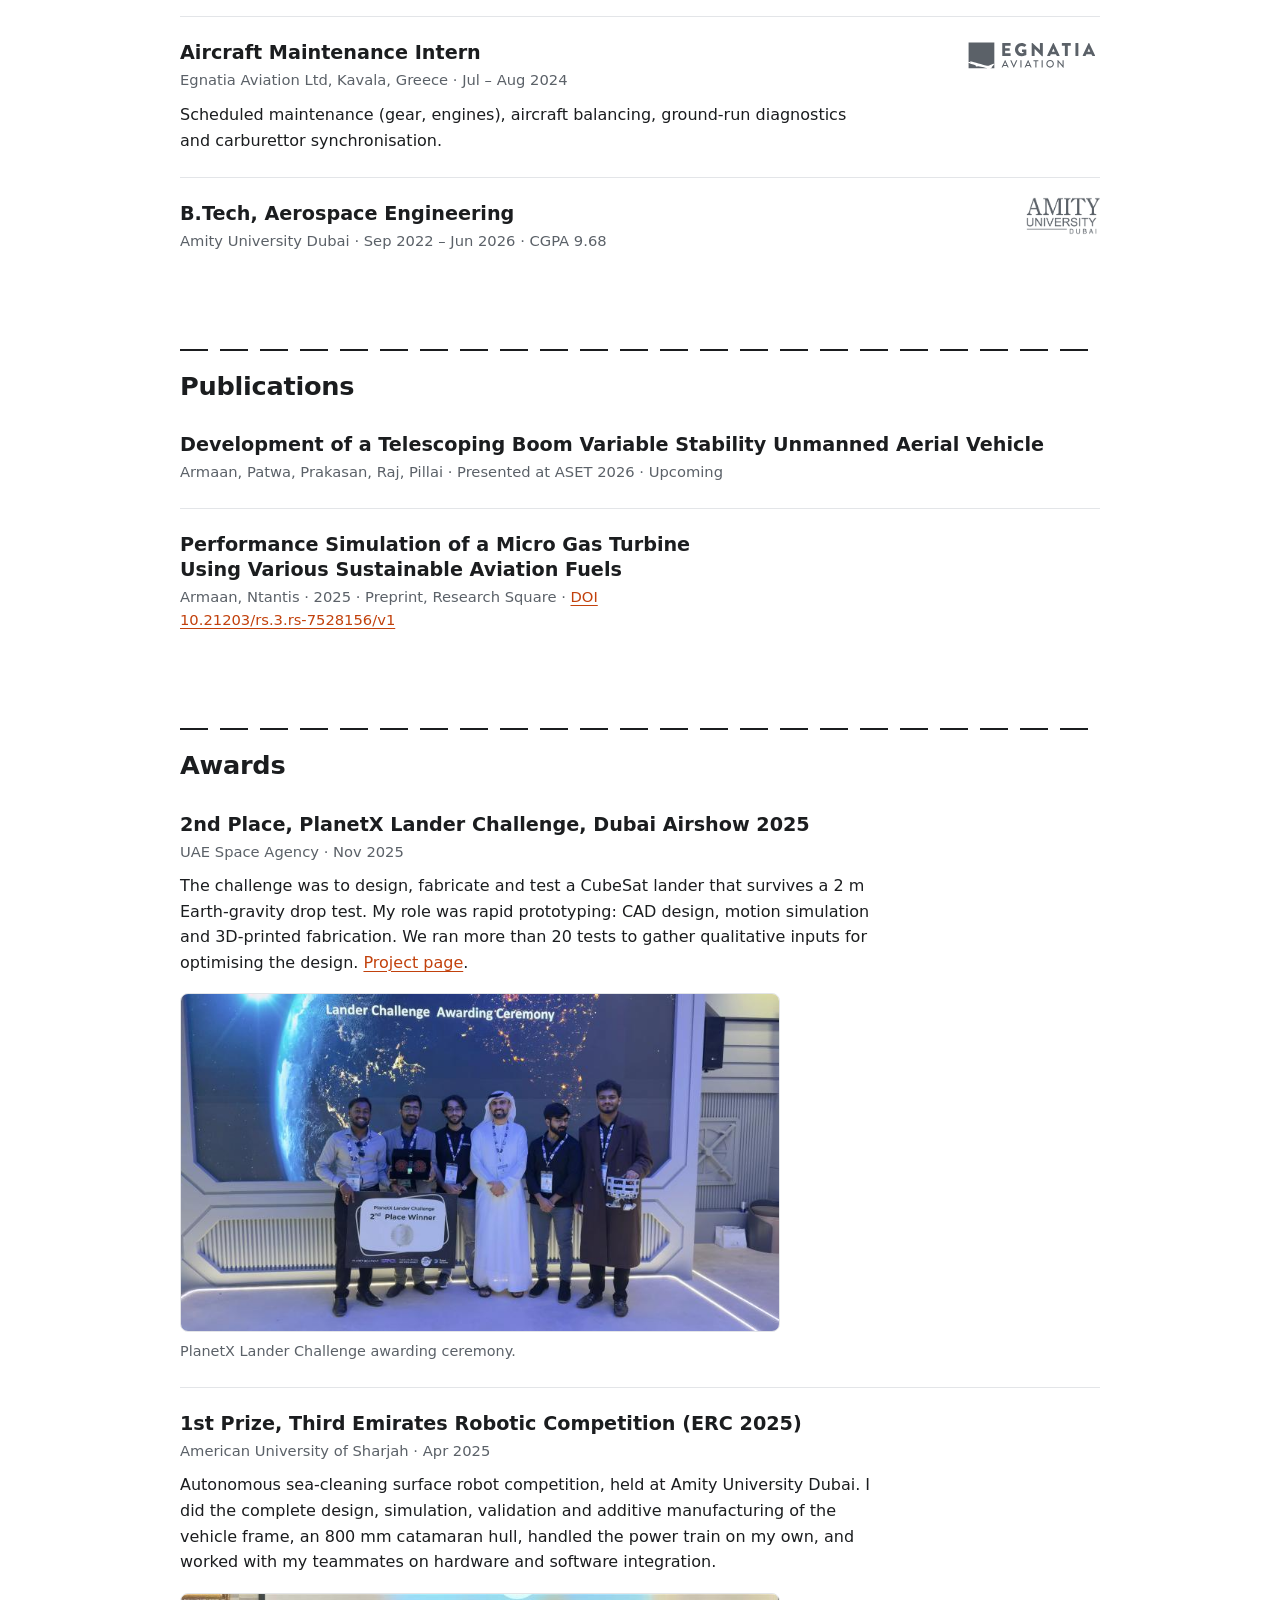
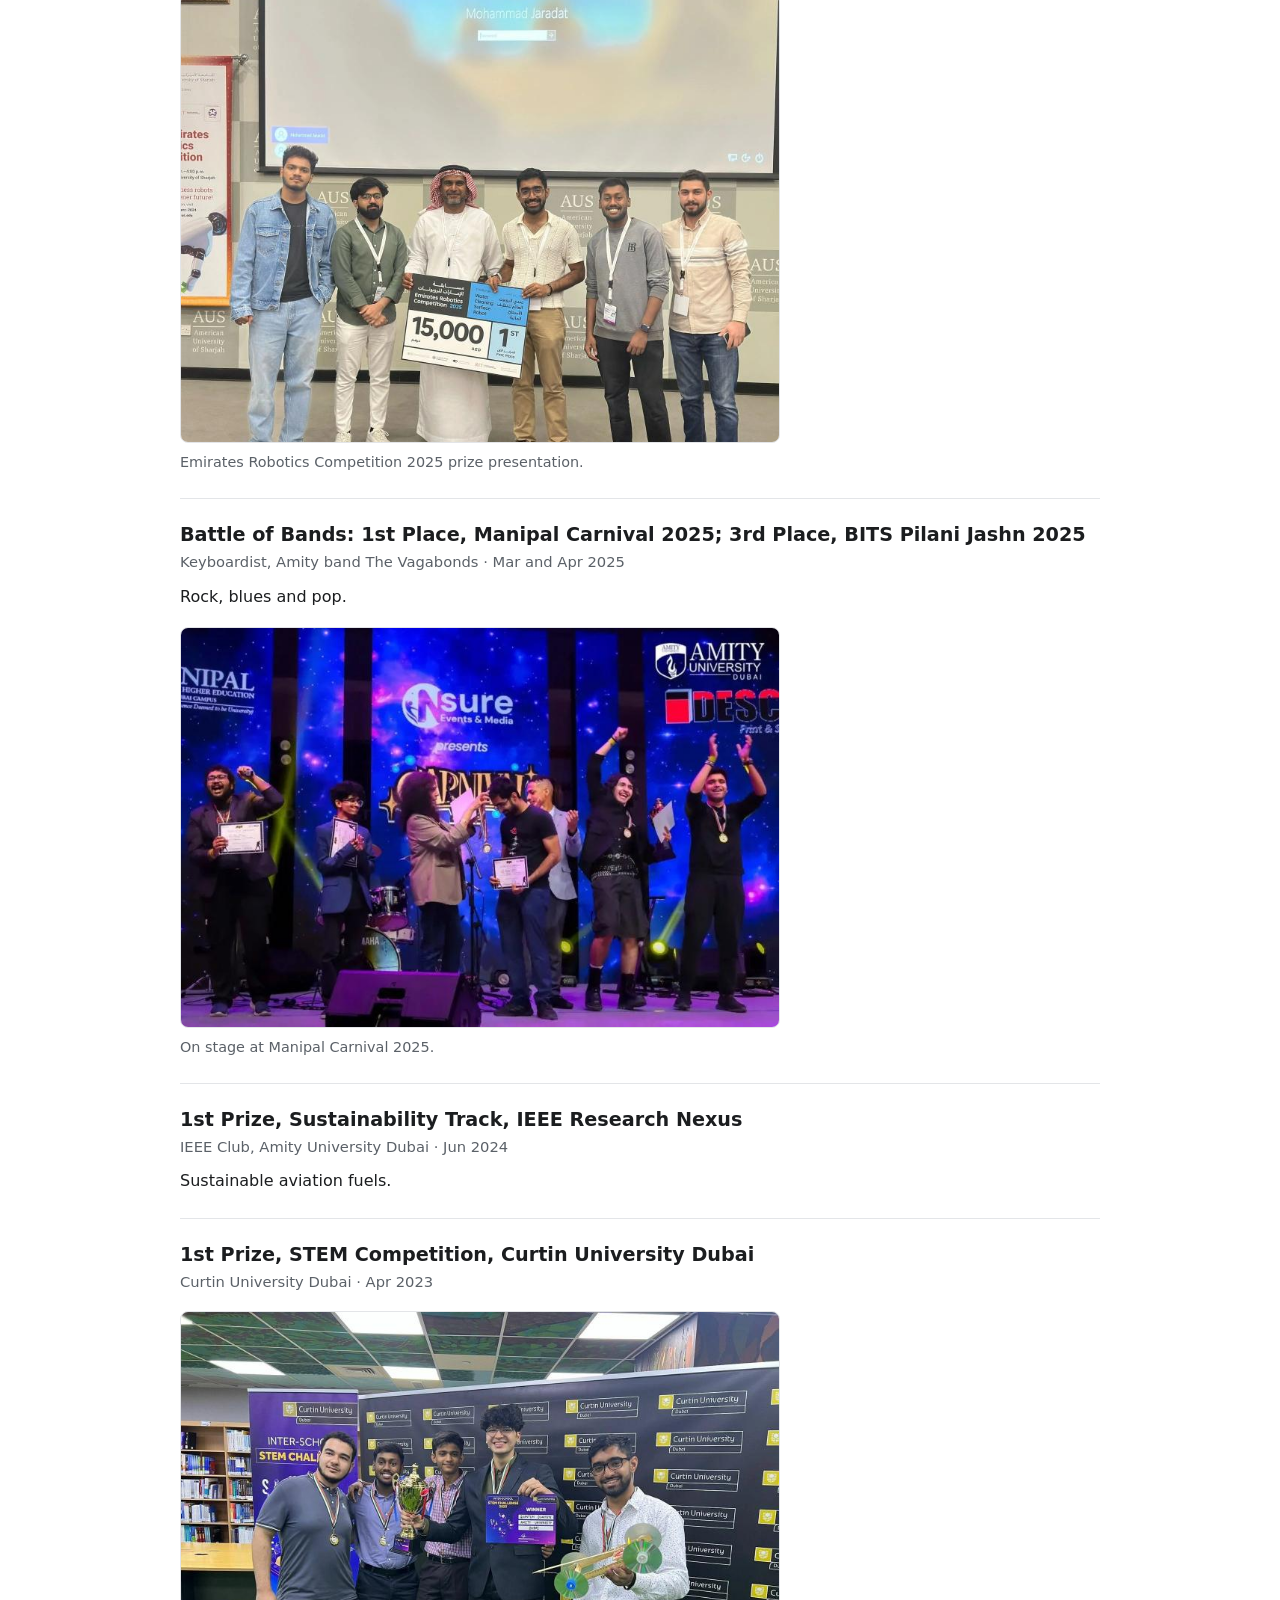
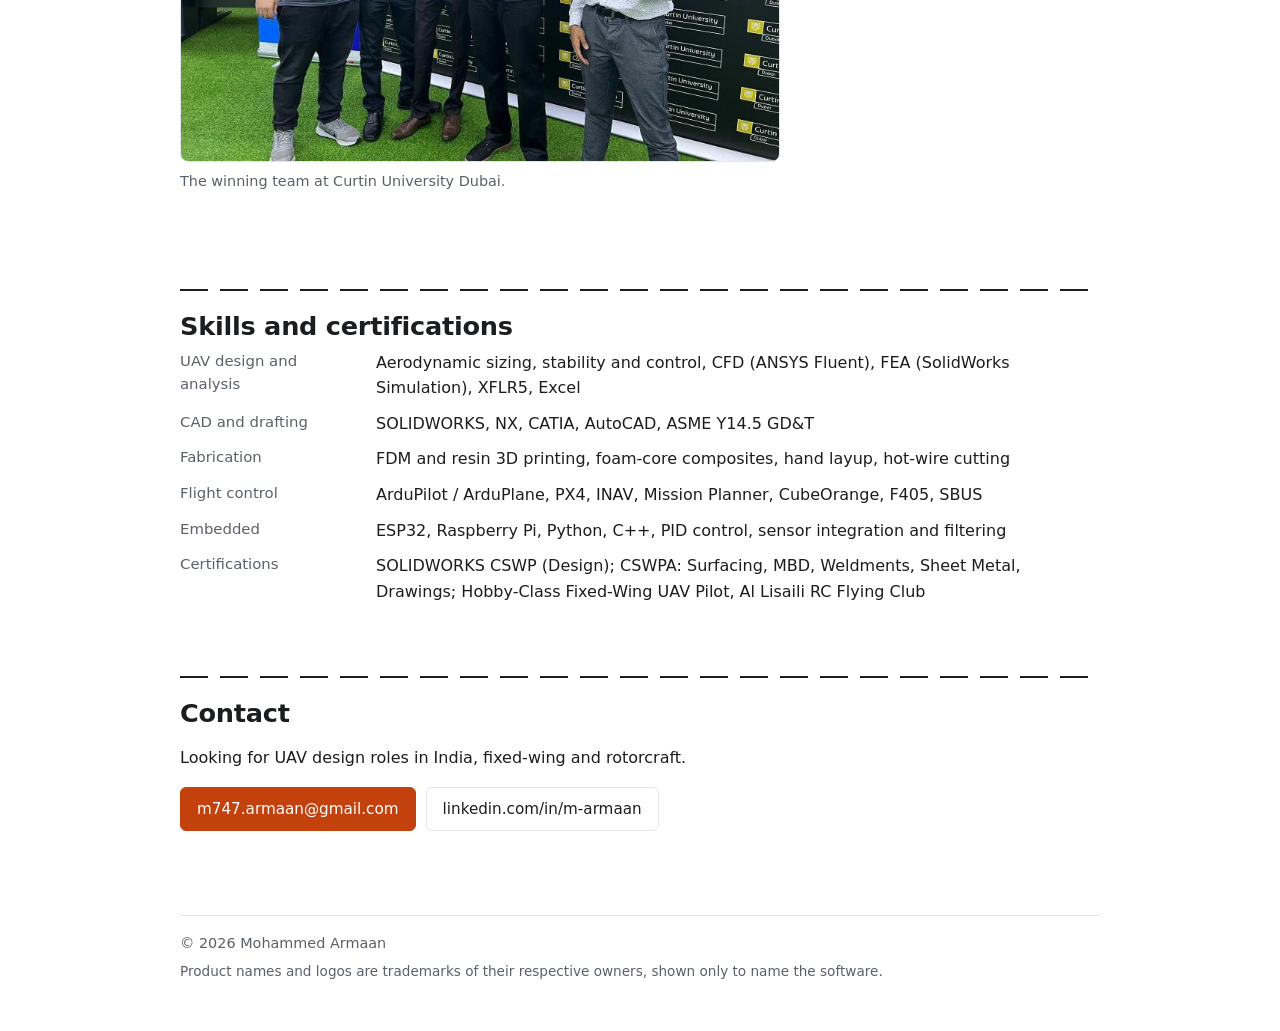
==== commit 2733364a: "Show Bengaluru or Dubai by time zone, drop availability line Co-Authored-By: Claude Sonnet 5.5 <nore" ====
--- a/index.html
+++ b/index.html
@@ -48,7 +48,11 @@
   <div class="intro">
   <h1>UAV Design Engineer</h1>
   <p class="lead">I design and build fixed-wing UAVs: aerodynamic sizing, stability analysis, CFD and FEA, composite and 3D-printed airframes, and ArduPilot flight-controller integration.</p>
-  <p class="hero-facts">B.Tech Aerospace Engineering, CGPA 9.68 &middot; Bengaluru &middot; Available immediately</p>
+  <p class="hero-facts">B.Tech Aerospace Engineering, CGPA 9.68 &middot; <span id="loc">Dubai</span></p>
+  <script>
+    // Show Bengaluru to visitors in an Indian time zone, Dubai to everyone else. No network request, no IP lookup.
+    try { var tz = Intl.DateTimeFormat().resolvedOptions().timeZone; if (tz === "Asia/Kolkata" || tz === "Asia/Calcutta") document.getElementById("loc").textContent = "Bengaluru"; } catch (e) {}
+  </script>
   <p class="actions">
     <a class="btn primary" href="assets/Mohammed_Armaan_CV.pdf">Download CV (PDF)</a>
     <a class="btn" href="mailto:m747.armaan@gmail.com">Email</a>
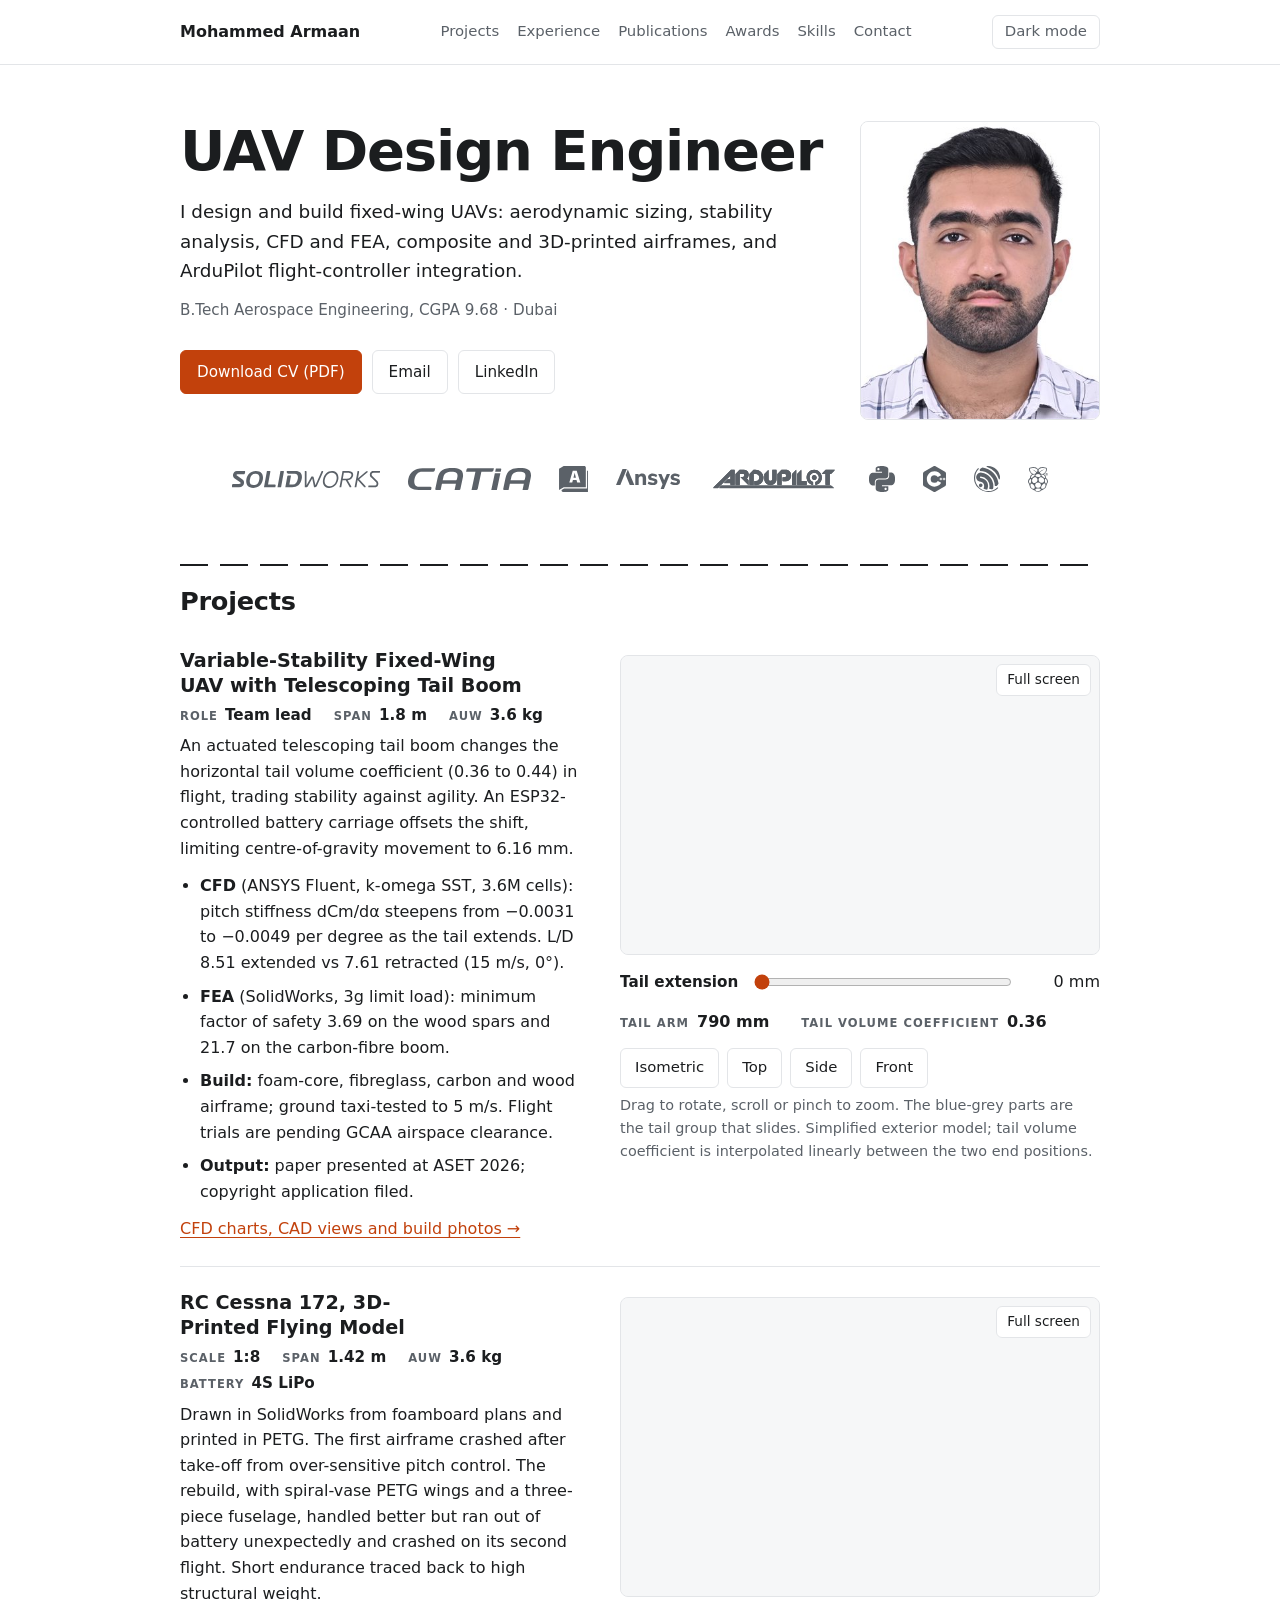
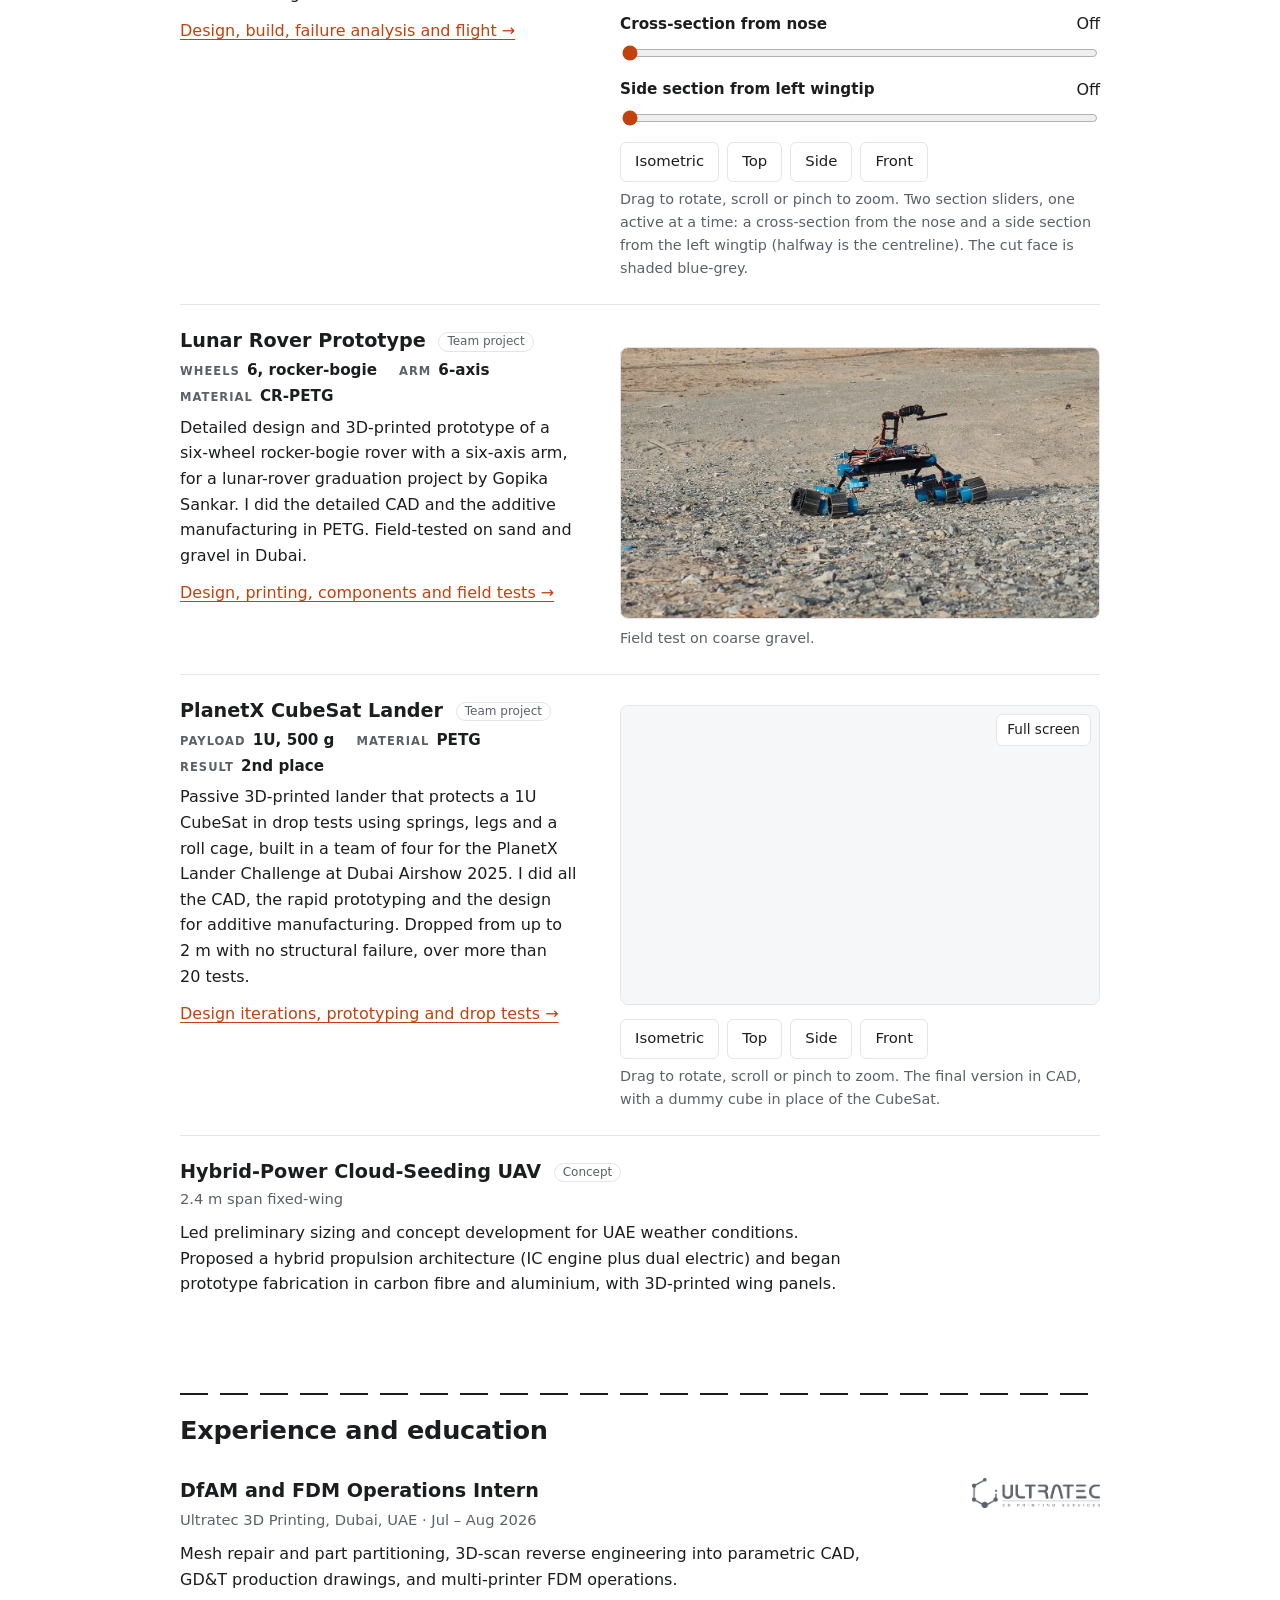
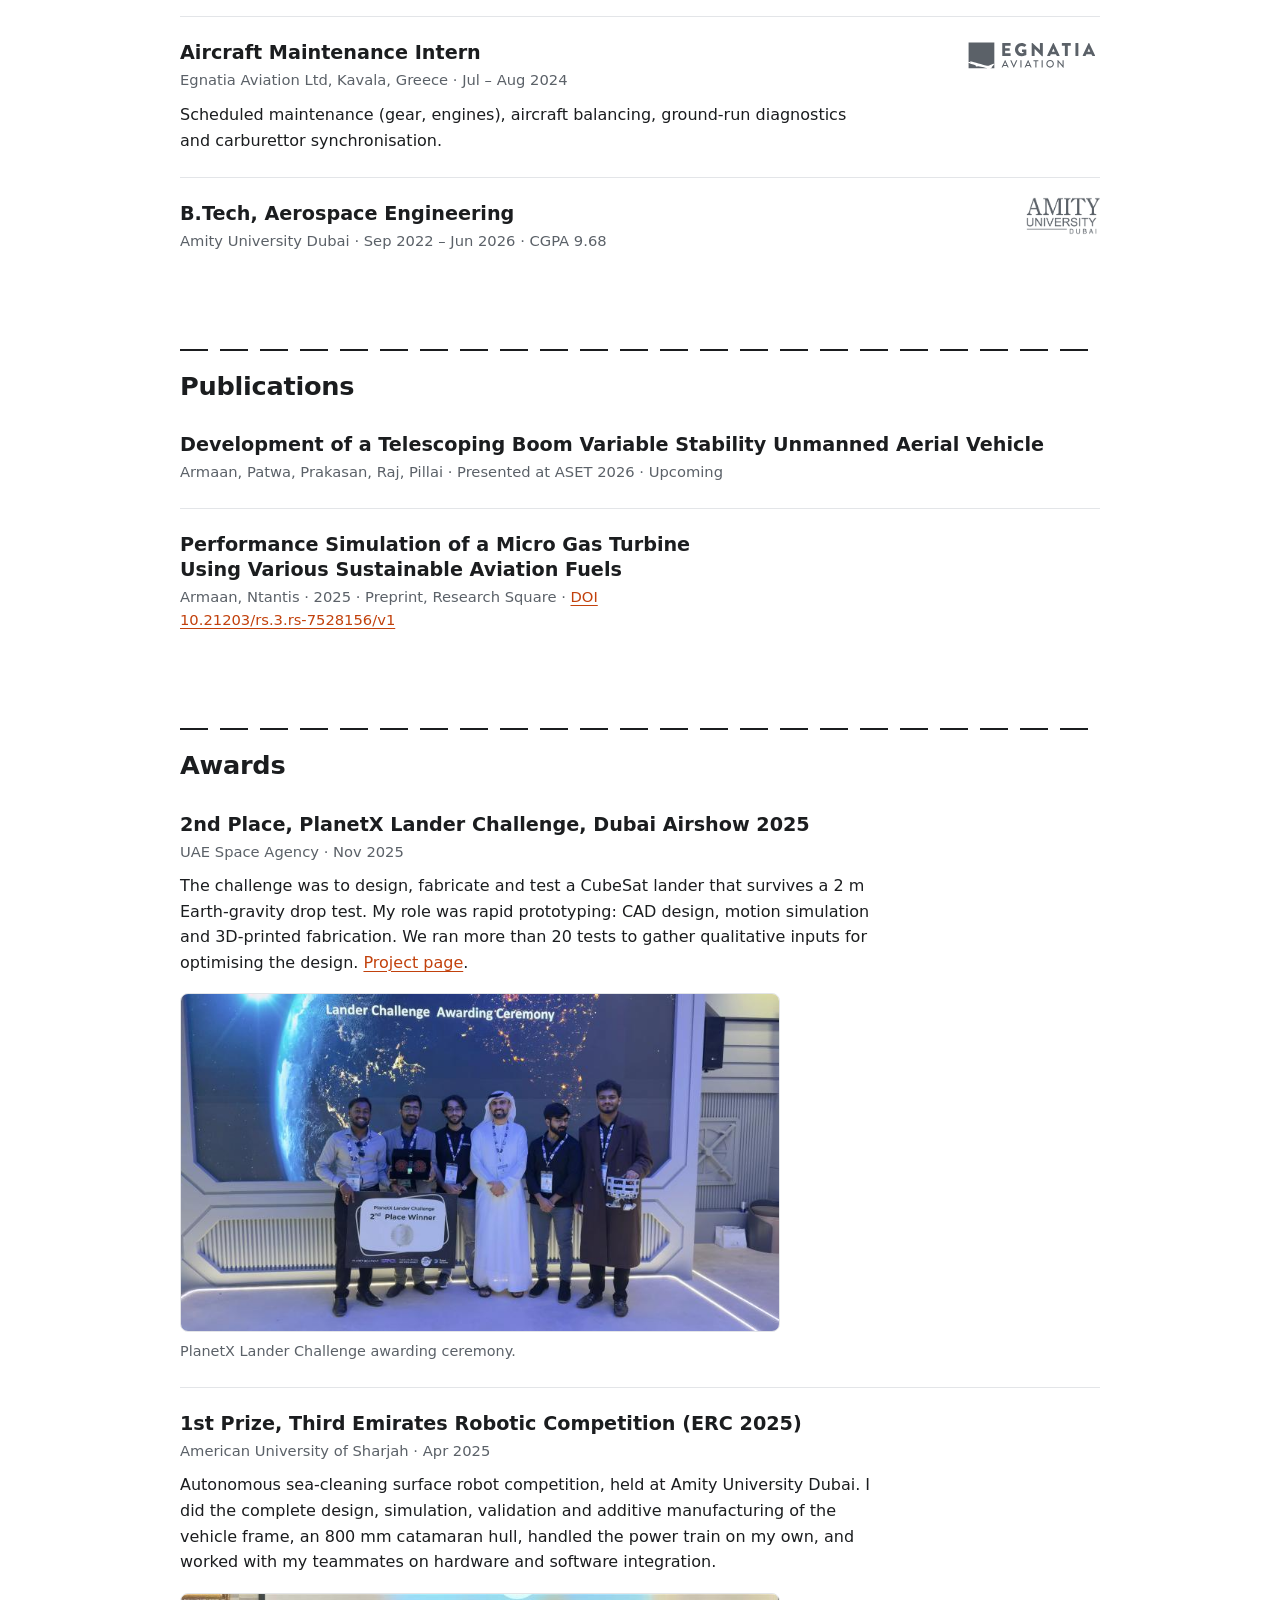
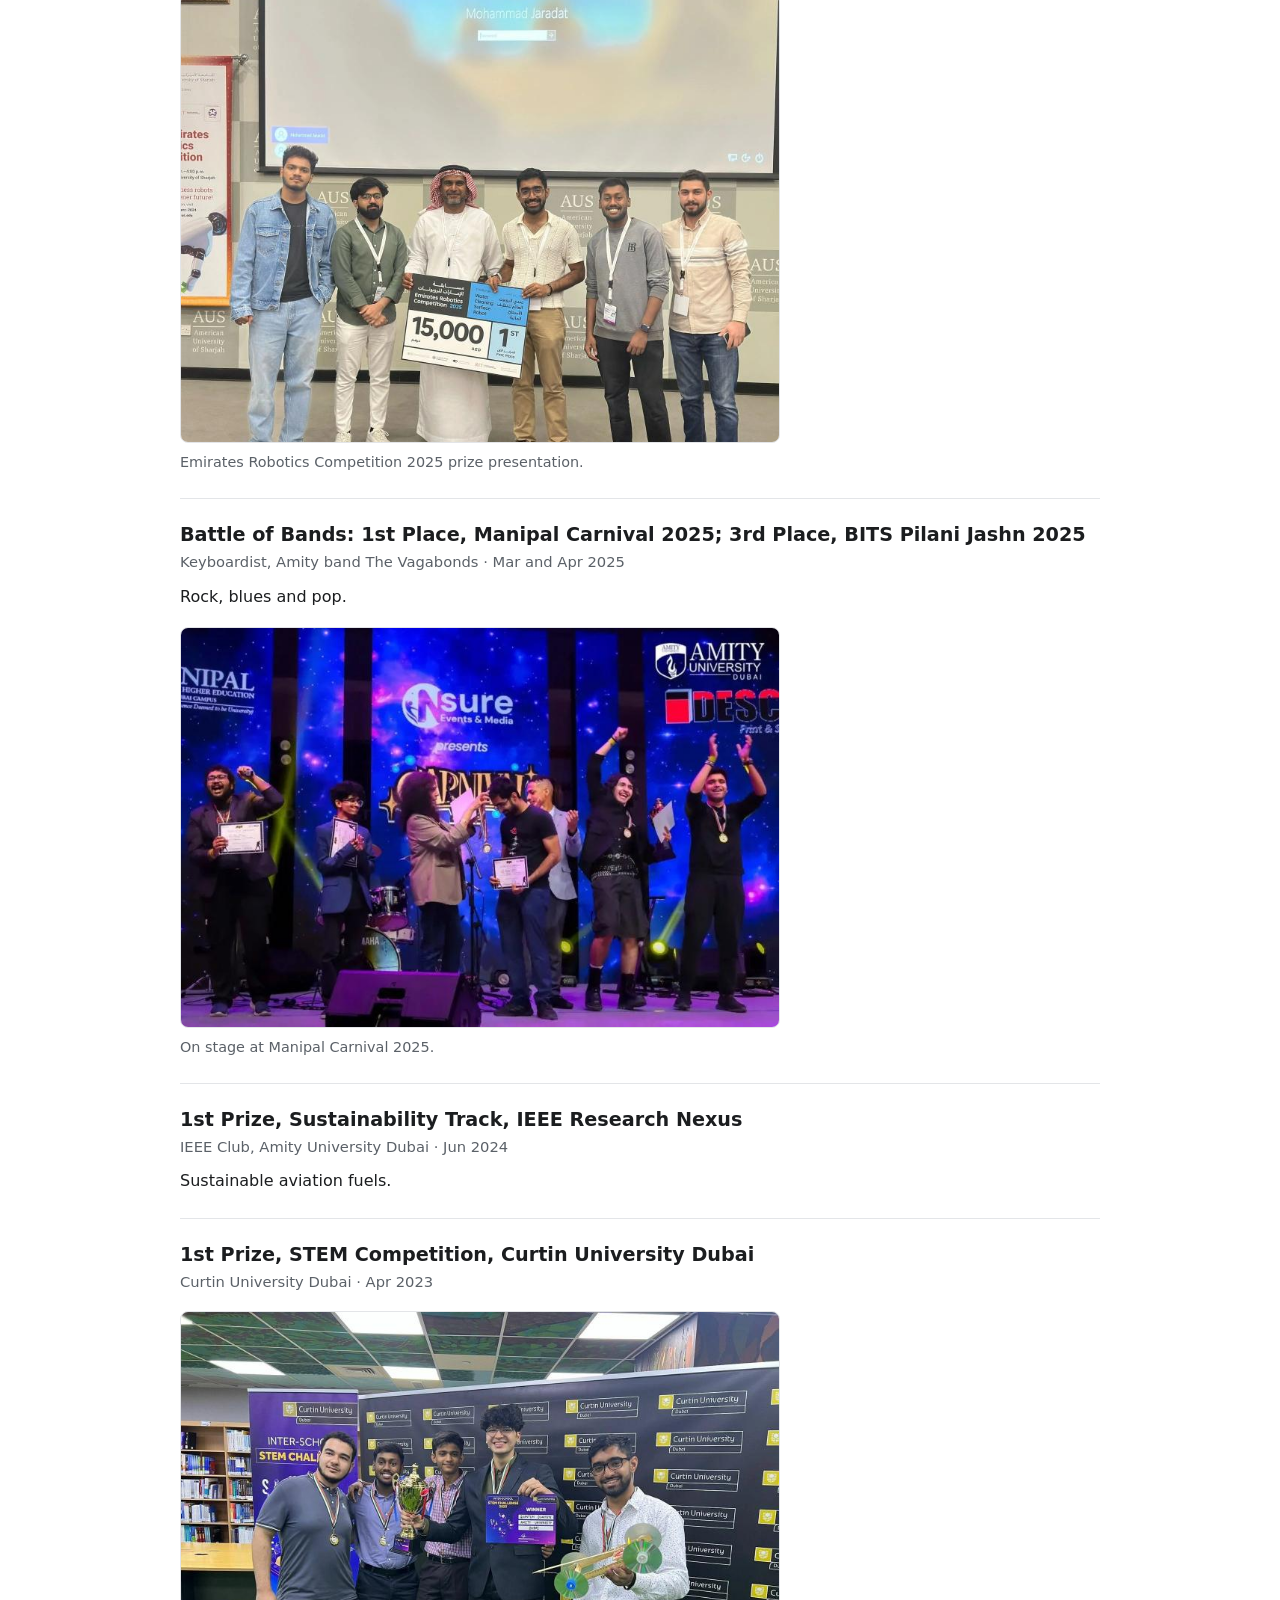
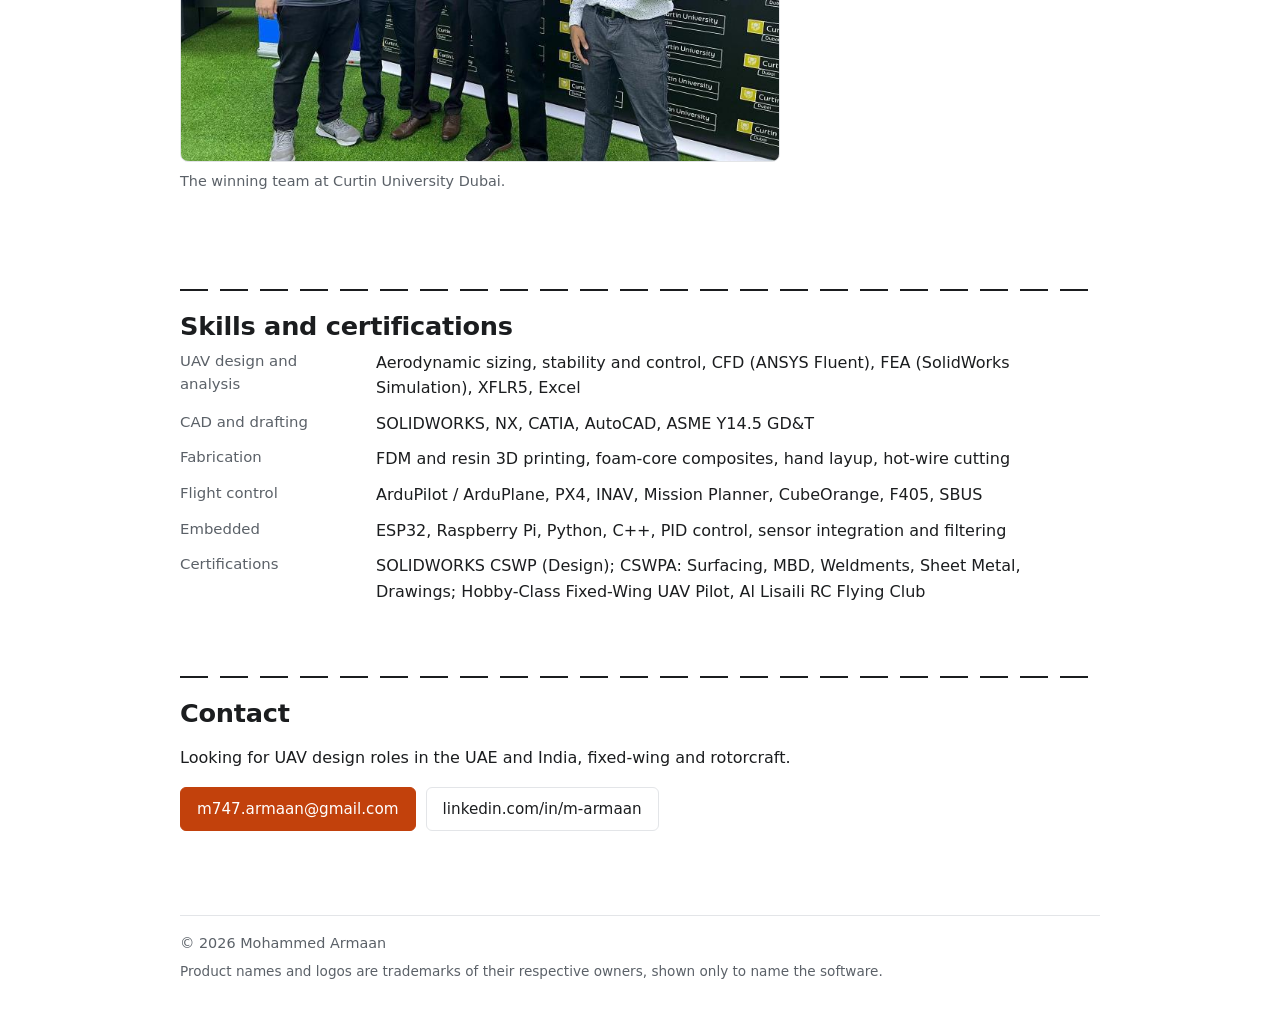
==== commit 81db46fa: "Contact section: looking for roles in the UAE and India Co-Authored-By: Claude Sonnet 5.5 <noreply@a" ====
--- a/index.html
+++ b/index.html
@@ -295,7 +295,7 @@
 
 <section class="wrap" id="contact" aria-labelledby="h-contact">
   <h2 id="h-contact">Contact</h2>
-  <p>Looking for UAV design roles in India, fixed-wing and rotorcraft.</p>
+  <p>Looking for UAV design roles in the UAE and India, fixed-wing and rotorcraft.</p>
   <p class="actions">
     <a class="btn primary" href="mailto:m747.armaan@gmail.com">m747.armaan@gmail.com</a>
     <a class="btn" href="https://www.linkedin.com/in/m-armaan" target="_blank" rel="noopener noreferrer">linkedin.com/in/m-armaan</a>
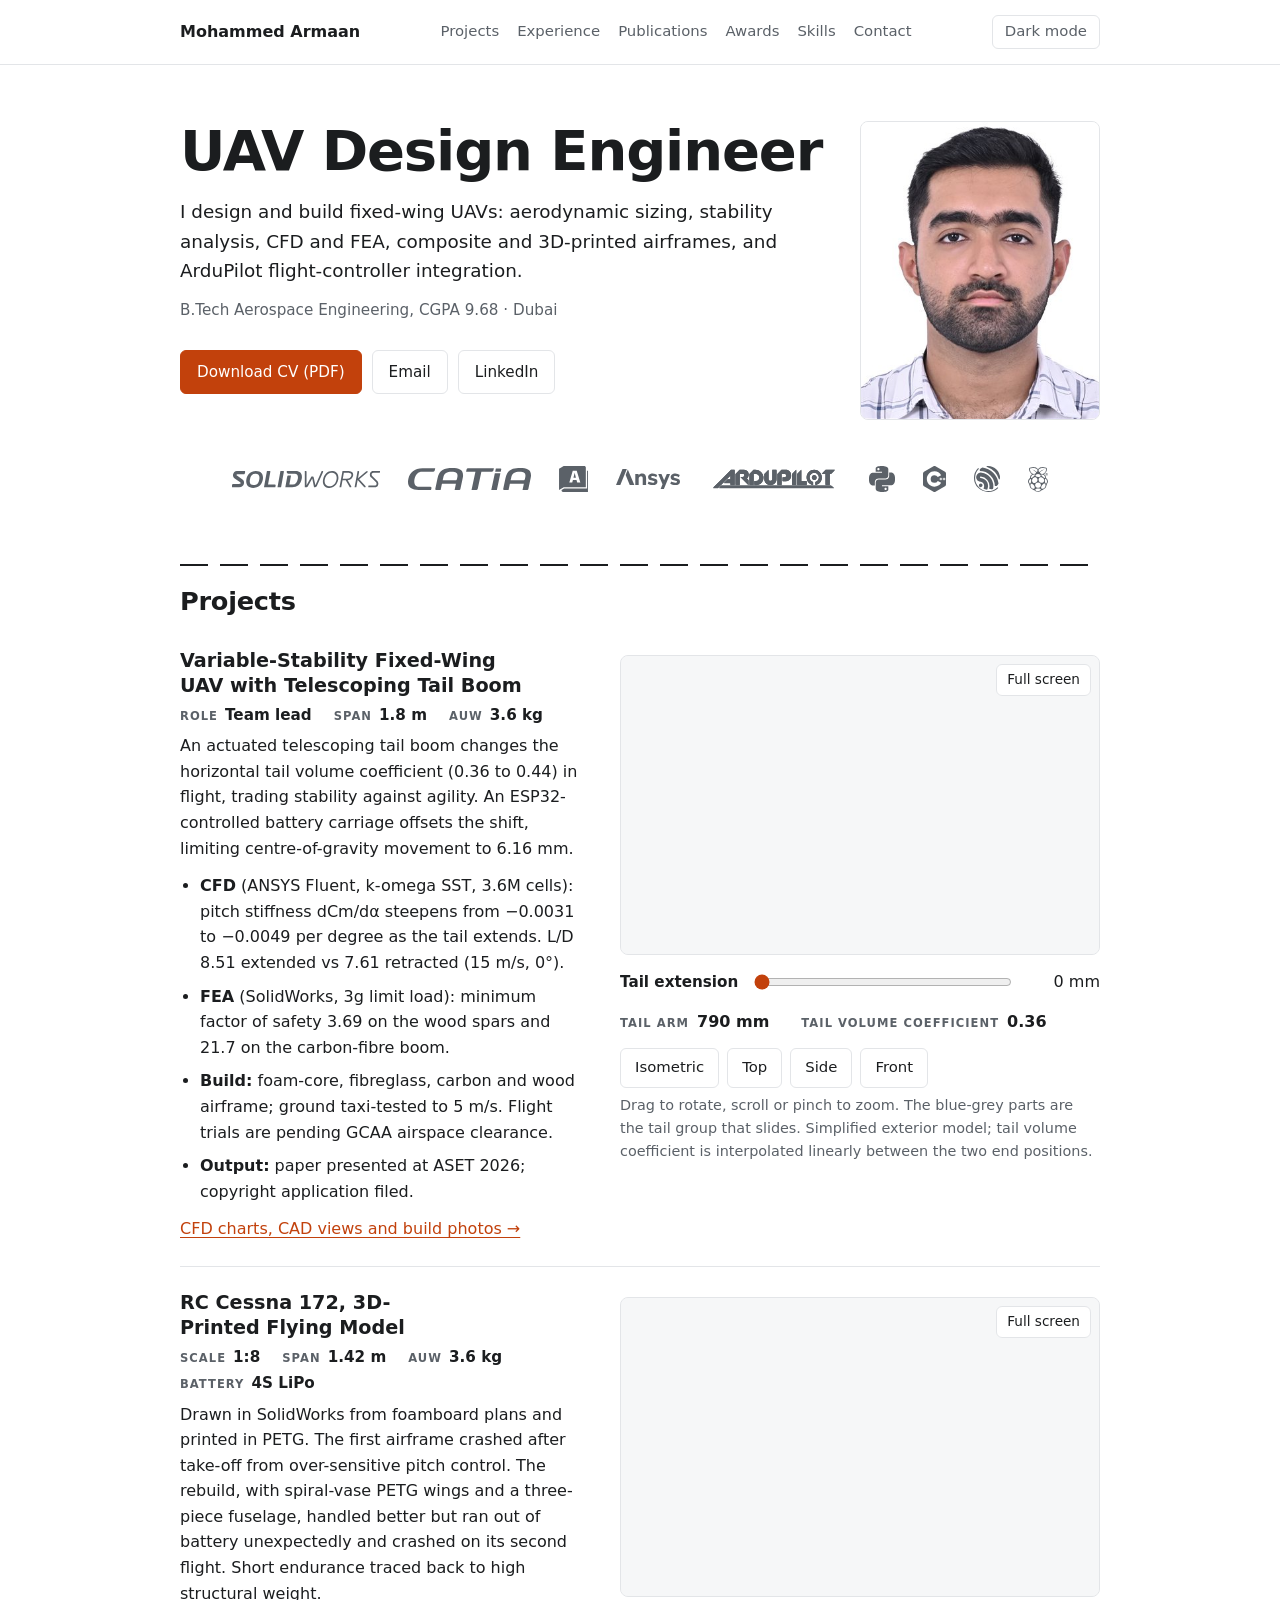
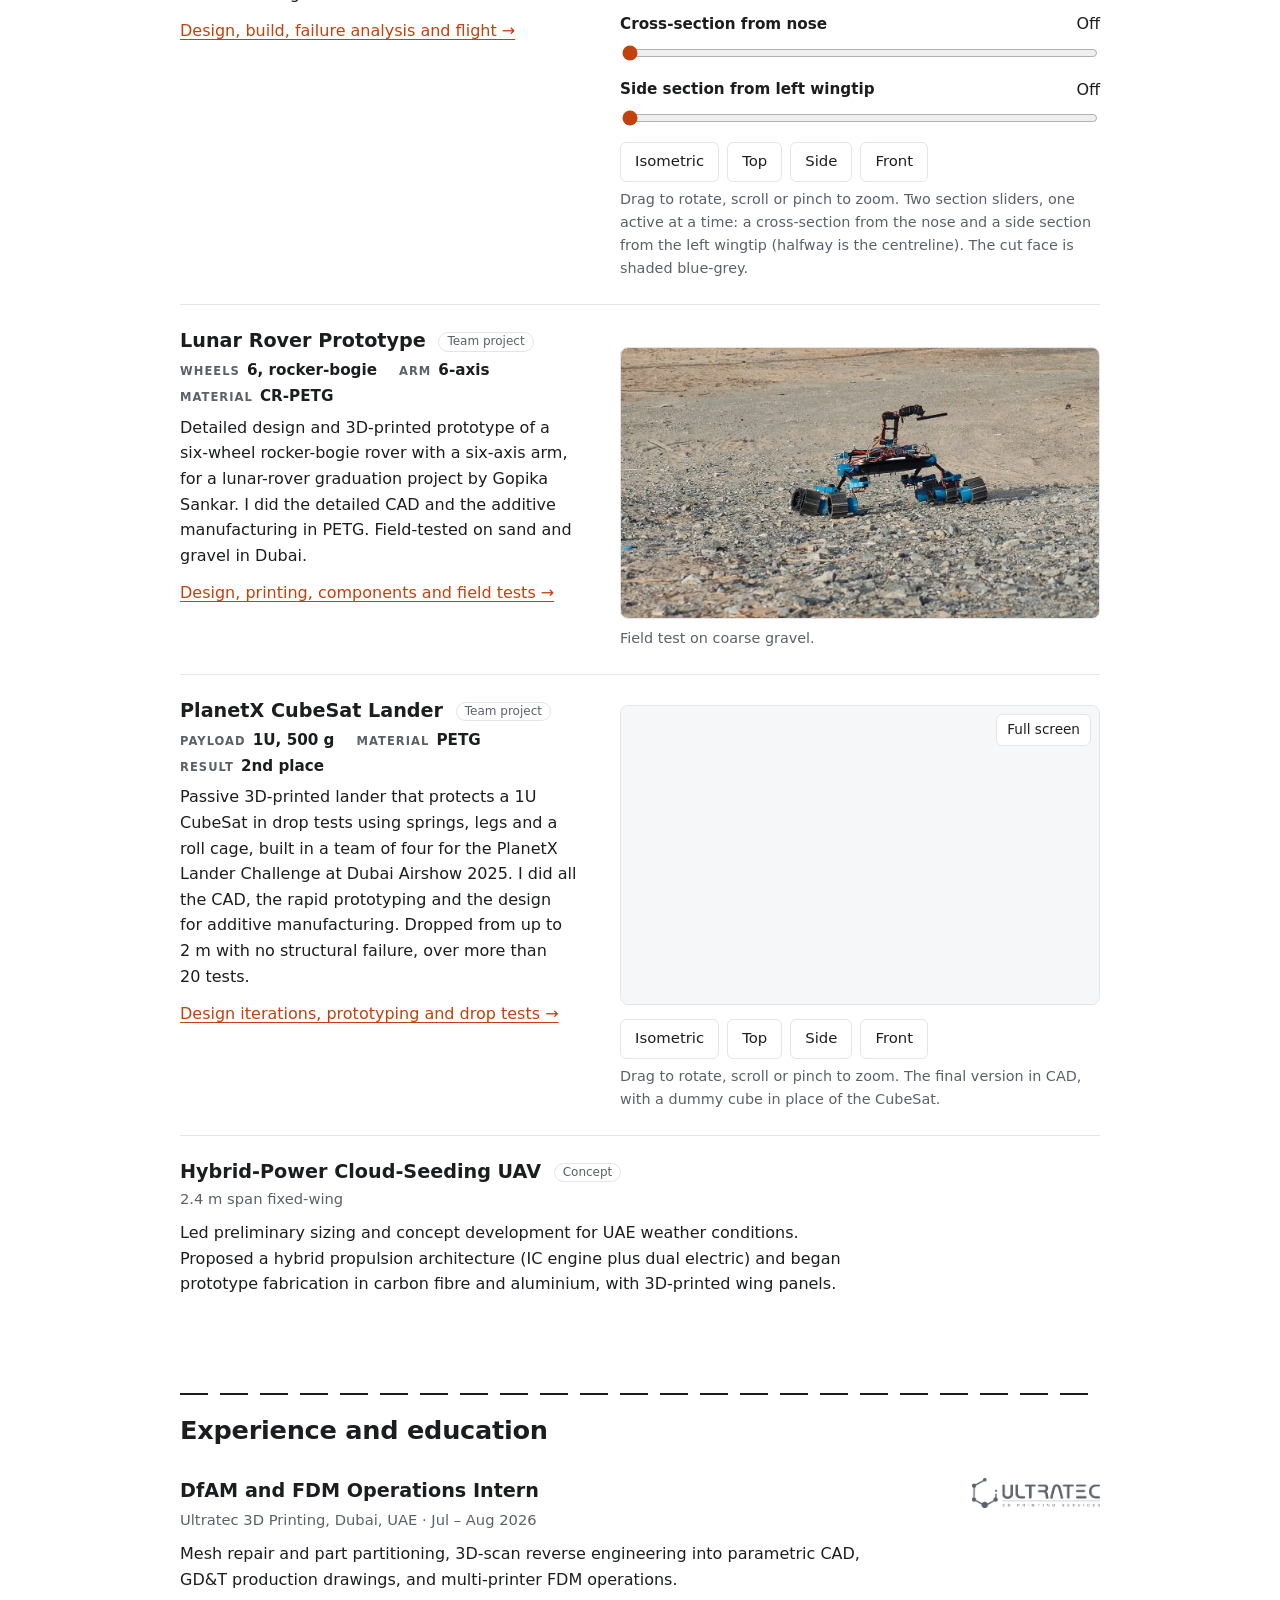
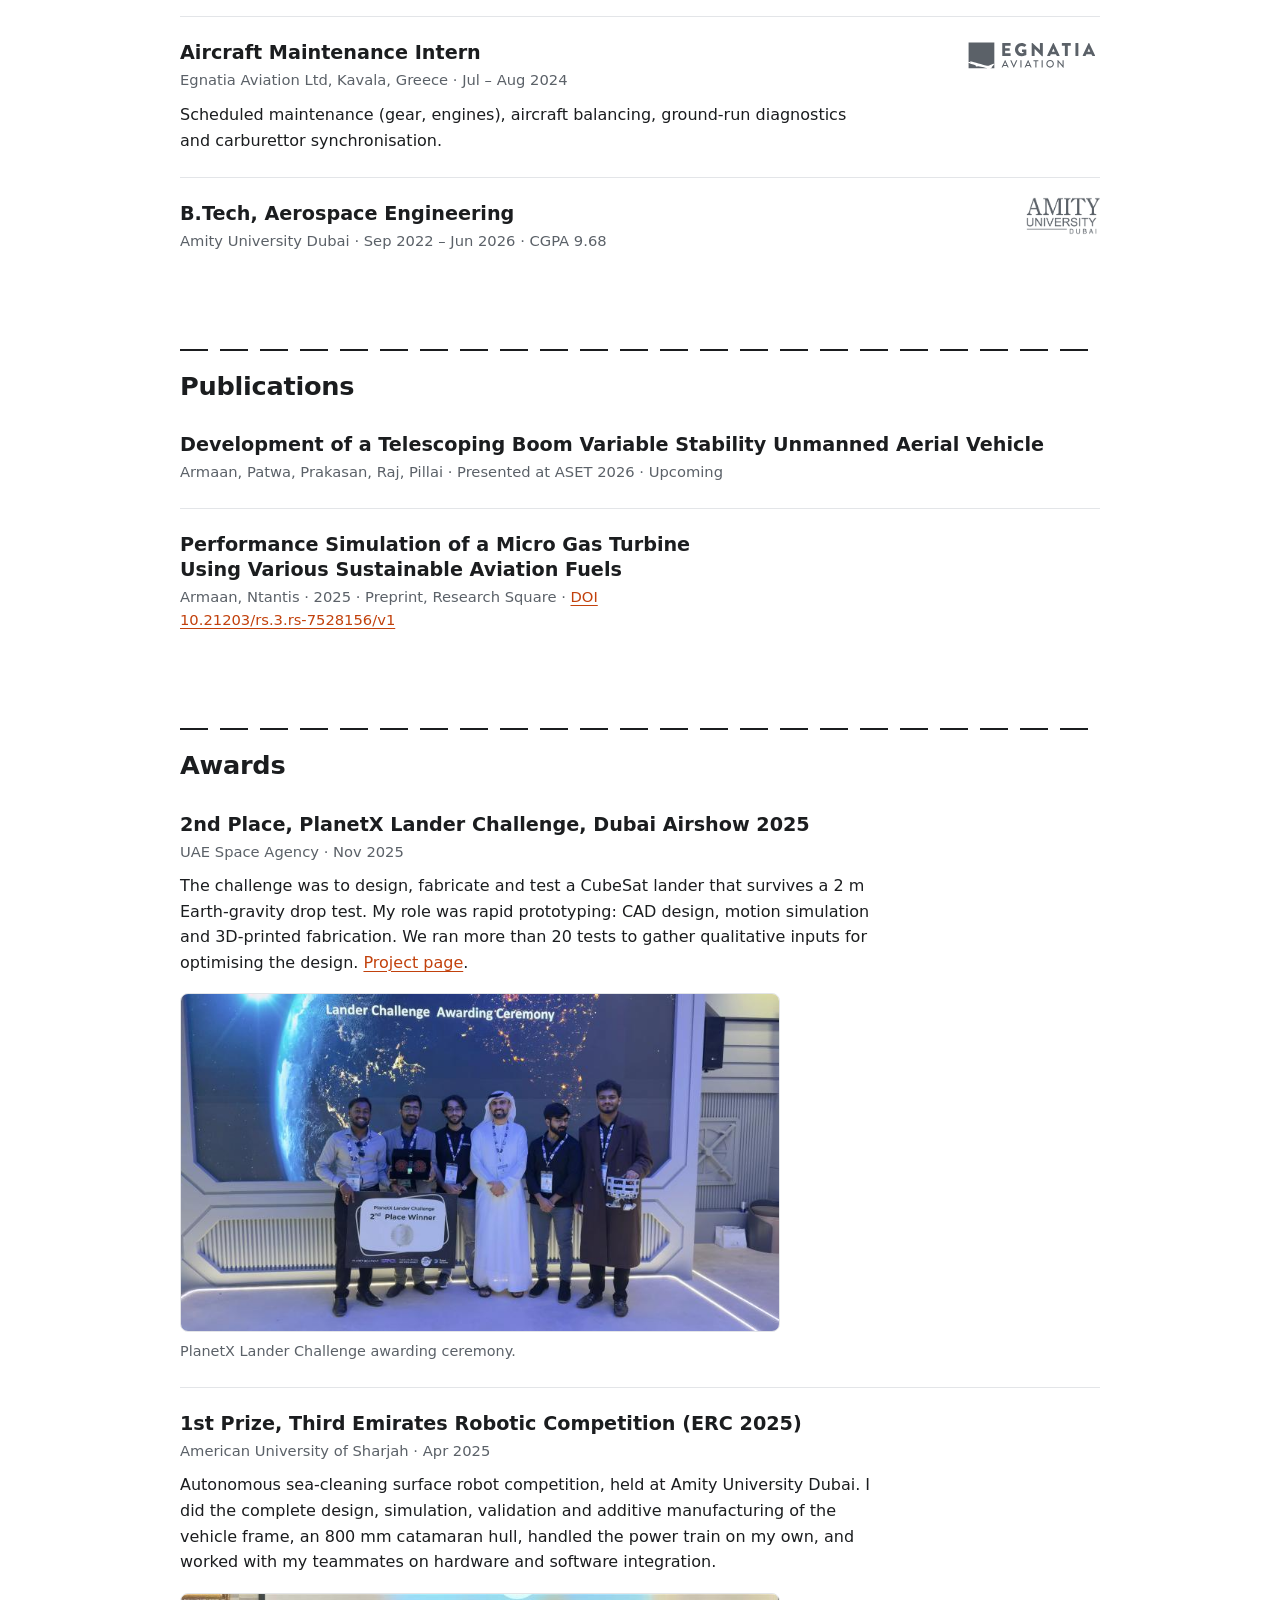
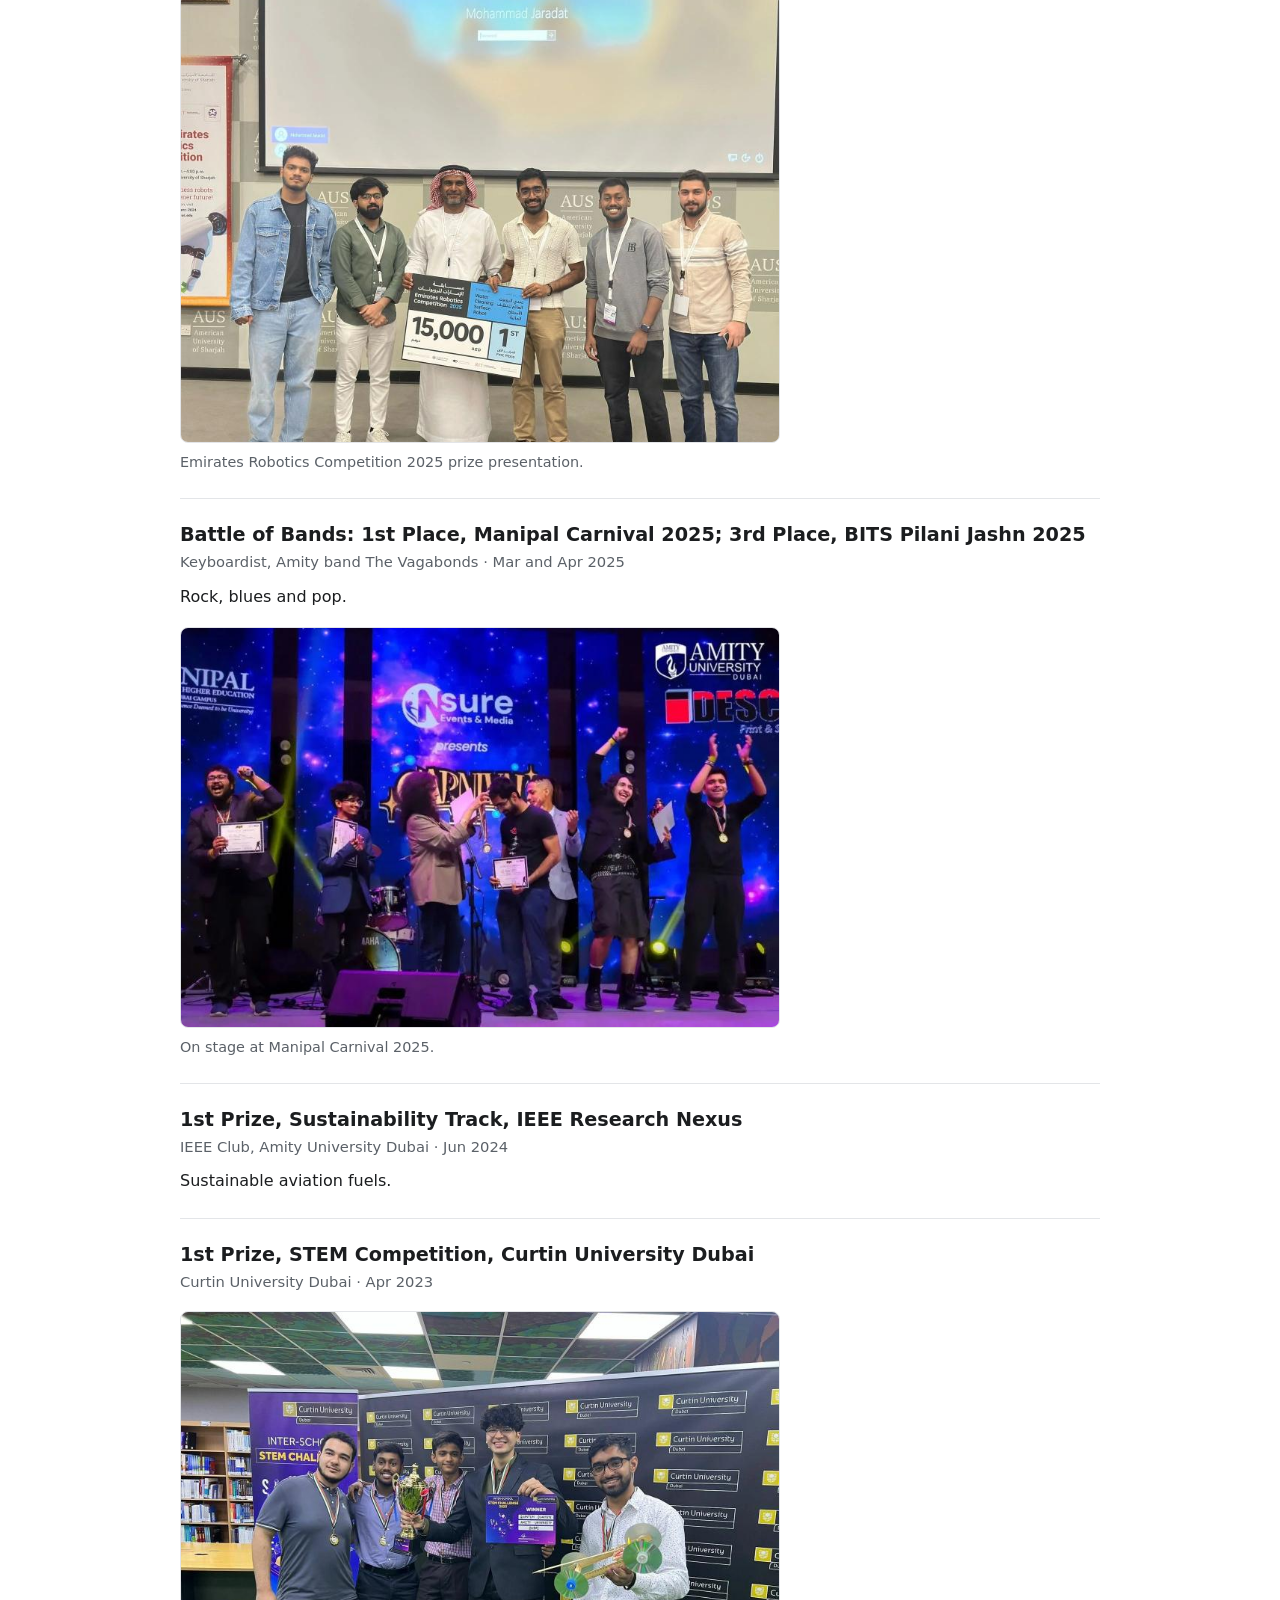
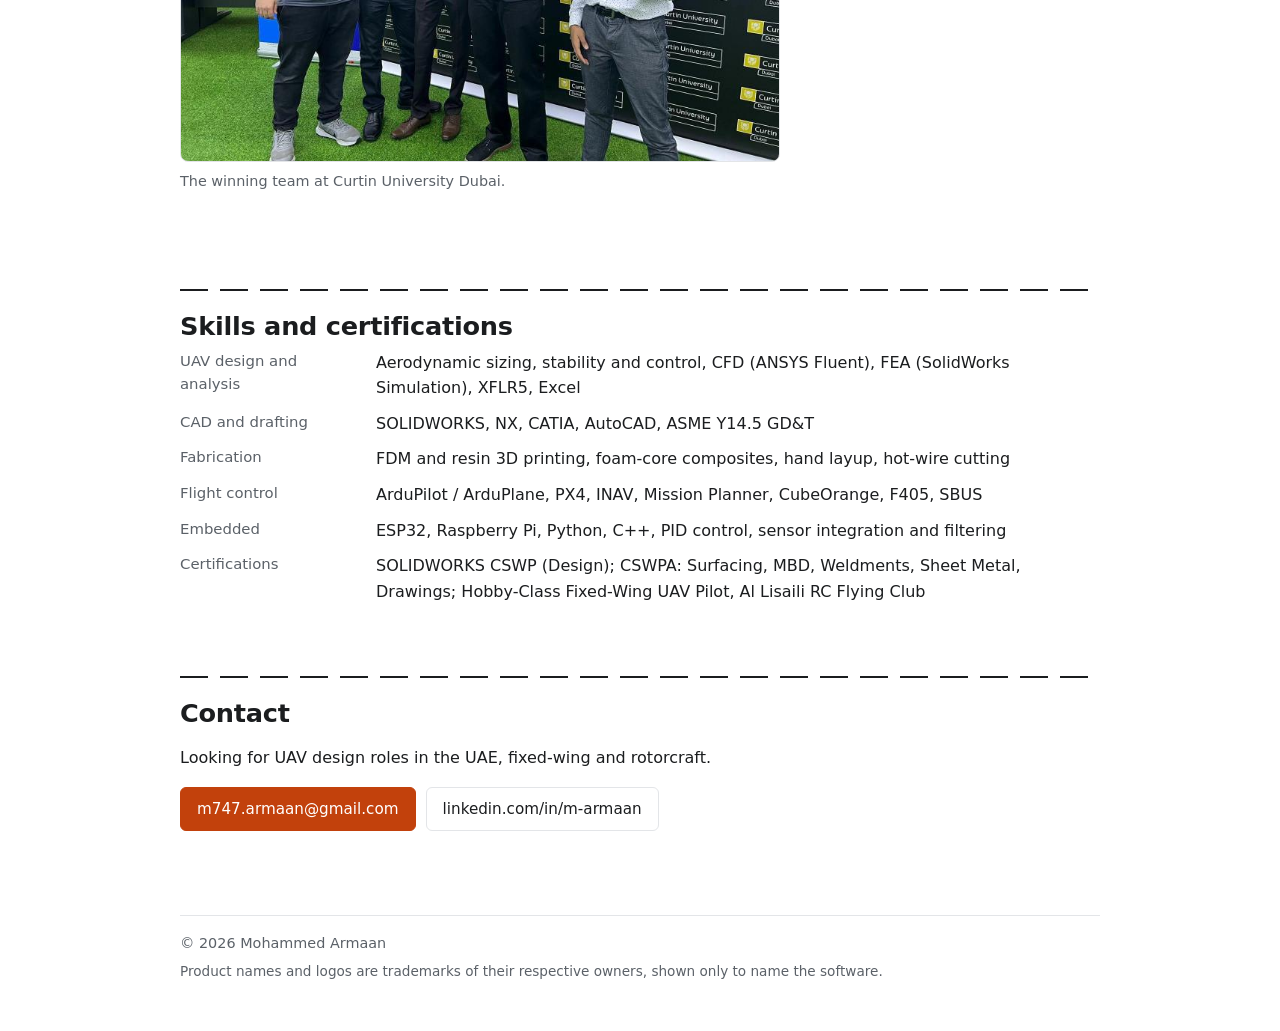
==== commit 4fe34134: "Contact section: show UAE or India by visitor time zone Co-Authored-By: Claude Sonnet 5.5 <noreply@a" ====
--- a/index.html
+++ b/index.html
@@ -51,7 +51,7 @@
   <p class="hero-facts">B.Tech Aerospace Engineering, CGPA 9.68 &middot; <span id="loc">Dubai</span></p>
   <script>
     // Show Bengaluru to visitors in an Indian time zone, Dubai to everyone else. No network request, no IP lookup.
-    try { var tz = Intl.DateTimeFormat().resolvedOptions().timeZone; if (tz === "Asia/Kolkata" || tz === "Asia/Calcutta") document.getElementById("loc").textContent = "Bengaluru"; } catch (e) {}
+    var inIndia = false; try { var tz = Intl.DateTimeFormat().resolvedOptions().timeZone; inIndia = tz === "Asia/Kolkata" || tz === "Asia/Calcutta"; } catch (e) {} if (inIndia) document.getElementById("loc").textContent = "Bengaluru";
   </script>
   <p class="actions">
     <a class="btn primary" href="assets/Mohammed_Armaan_CV.pdf">Download CV (PDF)</a>
@@ -295,7 +295,8 @@
 
 <section class="wrap" id="contact" aria-labelledby="h-contact">
   <h2 id="h-contact">Contact</h2>
-  <p>Looking for UAV design roles in the UAE and India, fixed-wing and rotorcraft.</p>
+  <p>Looking for UAV design roles in <span id="loc-contact">the UAE</span>, fixed-wing and rotorcraft.</p>
+  <script>if (inIndia) document.getElementById("loc-contact").textContent = "India";</script>
   <p class="actions">
     <a class="btn primary" href="mailto:m747.armaan@gmail.com">m747.armaan@gmail.com</a>
     <a class="btn" href="https://www.linkedin.com/in/m-armaan" target="_blank" rel="noopener noreferrer">linkedin.com/in/m-armaan</a>
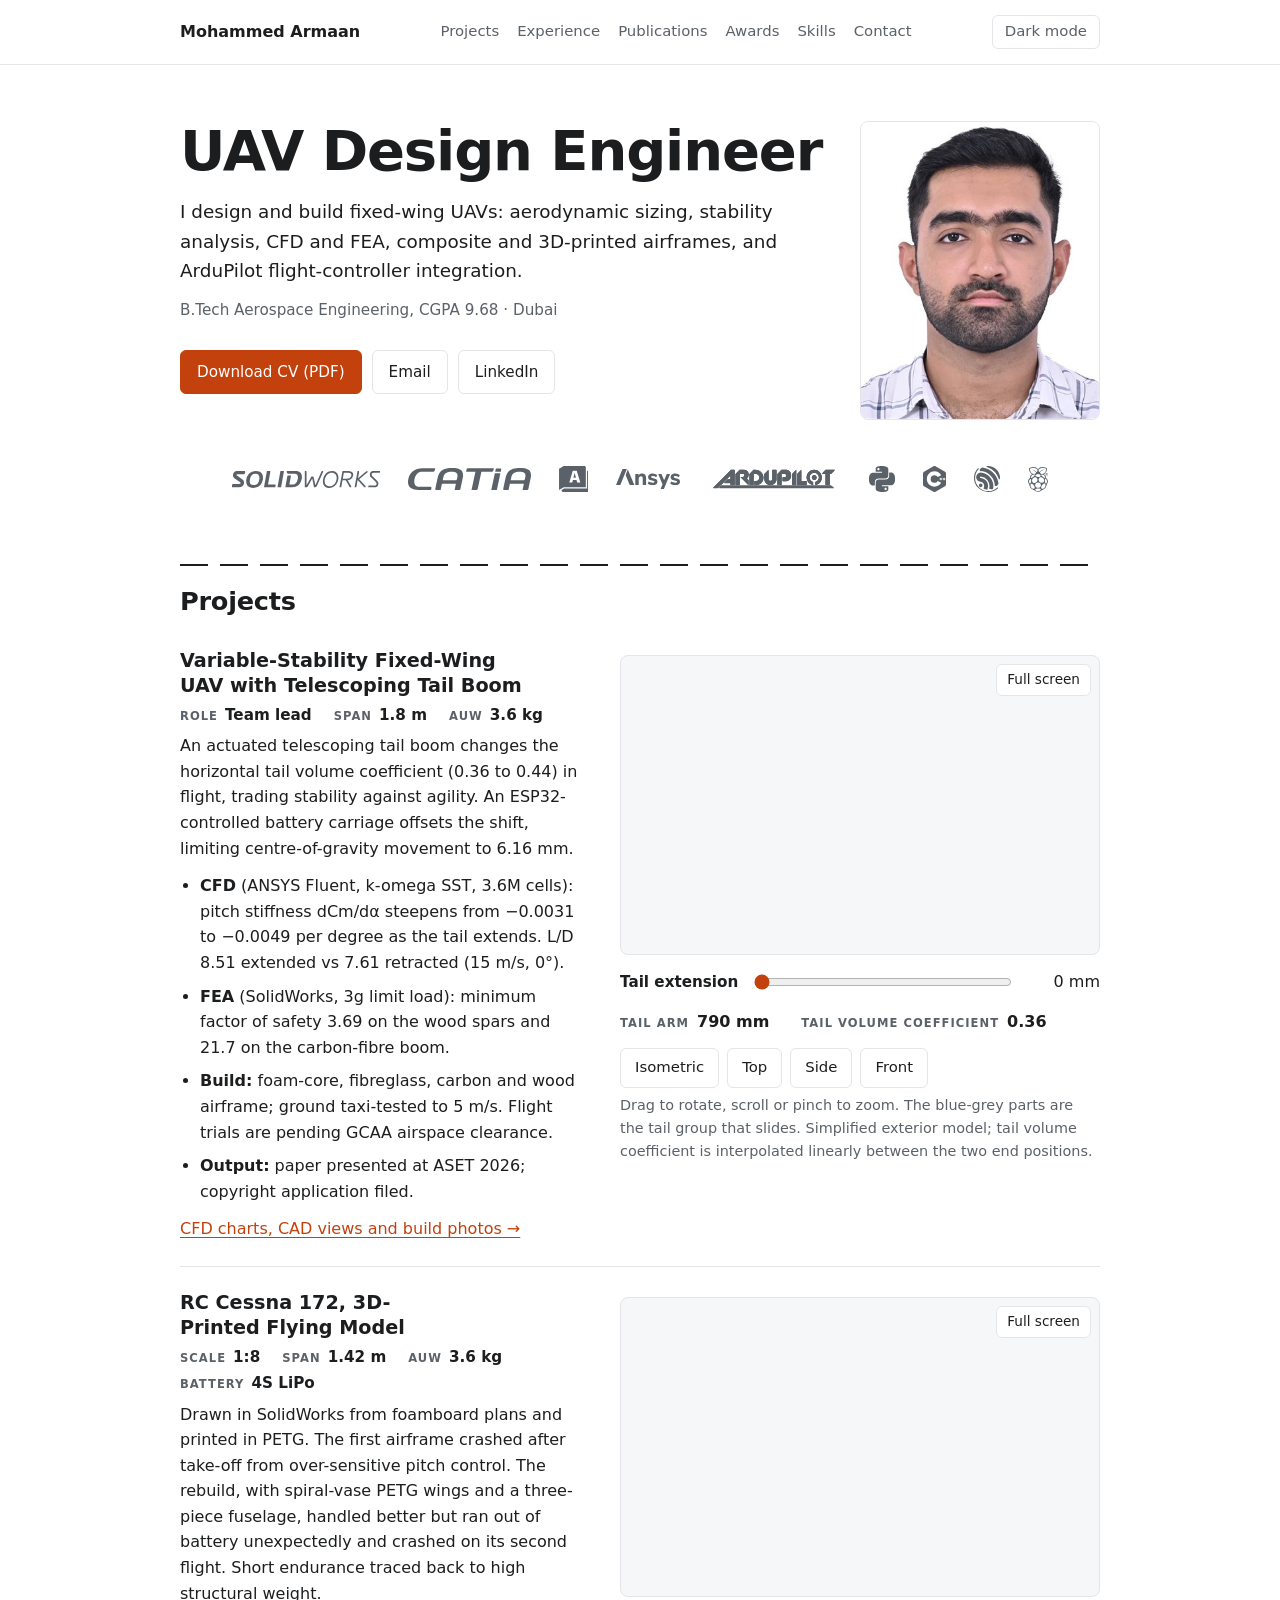
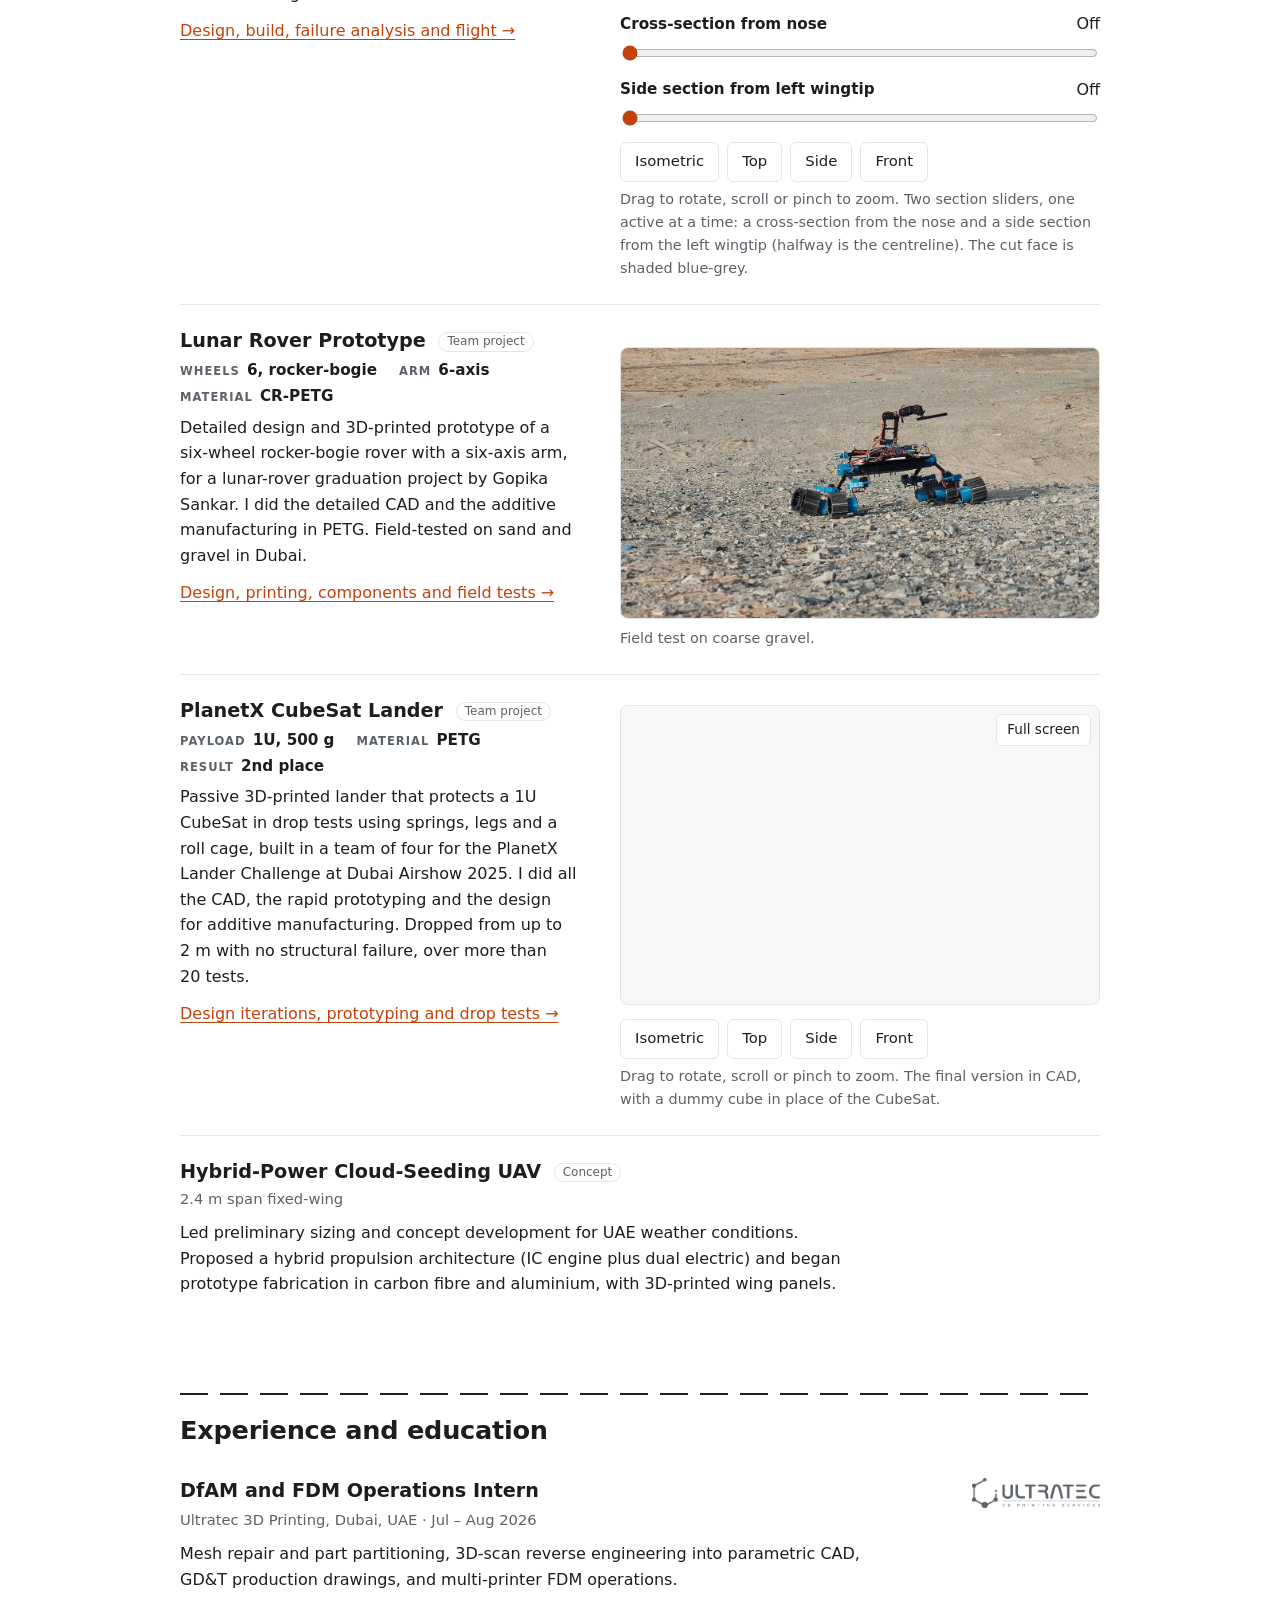
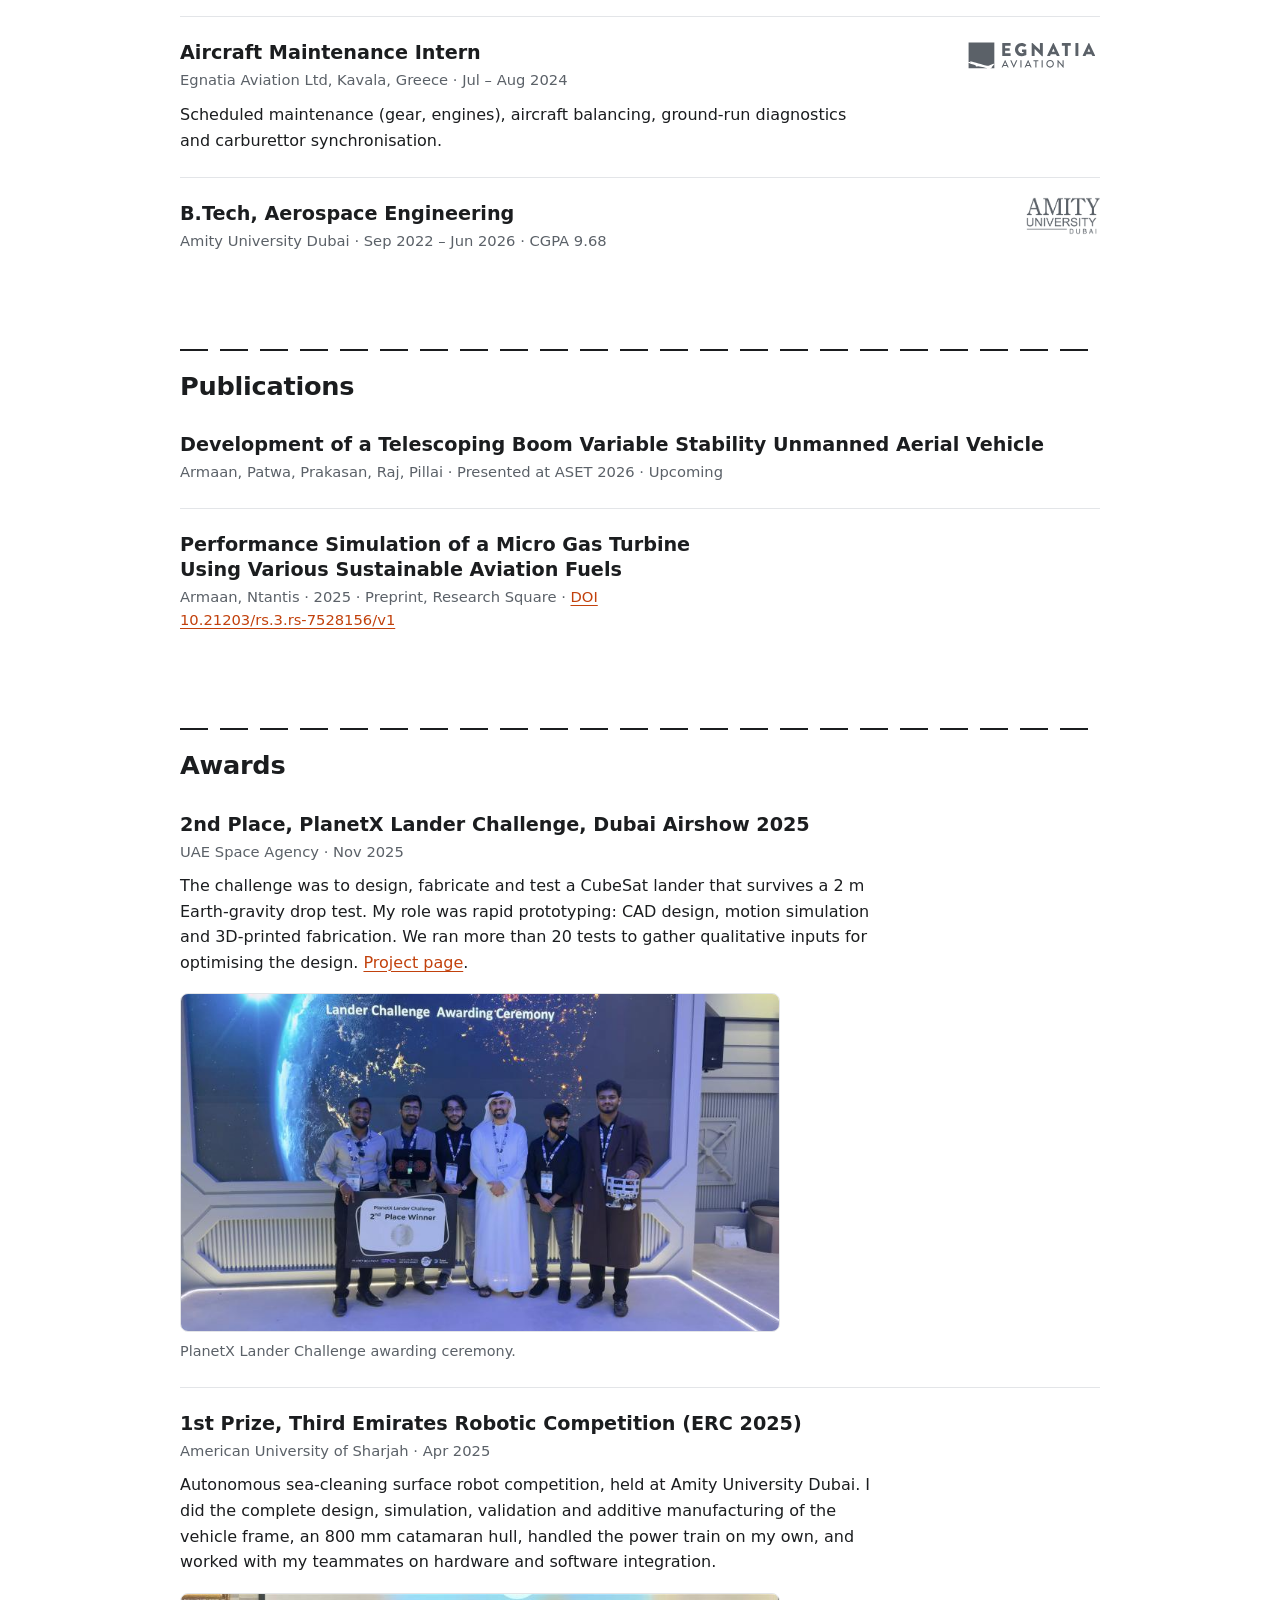
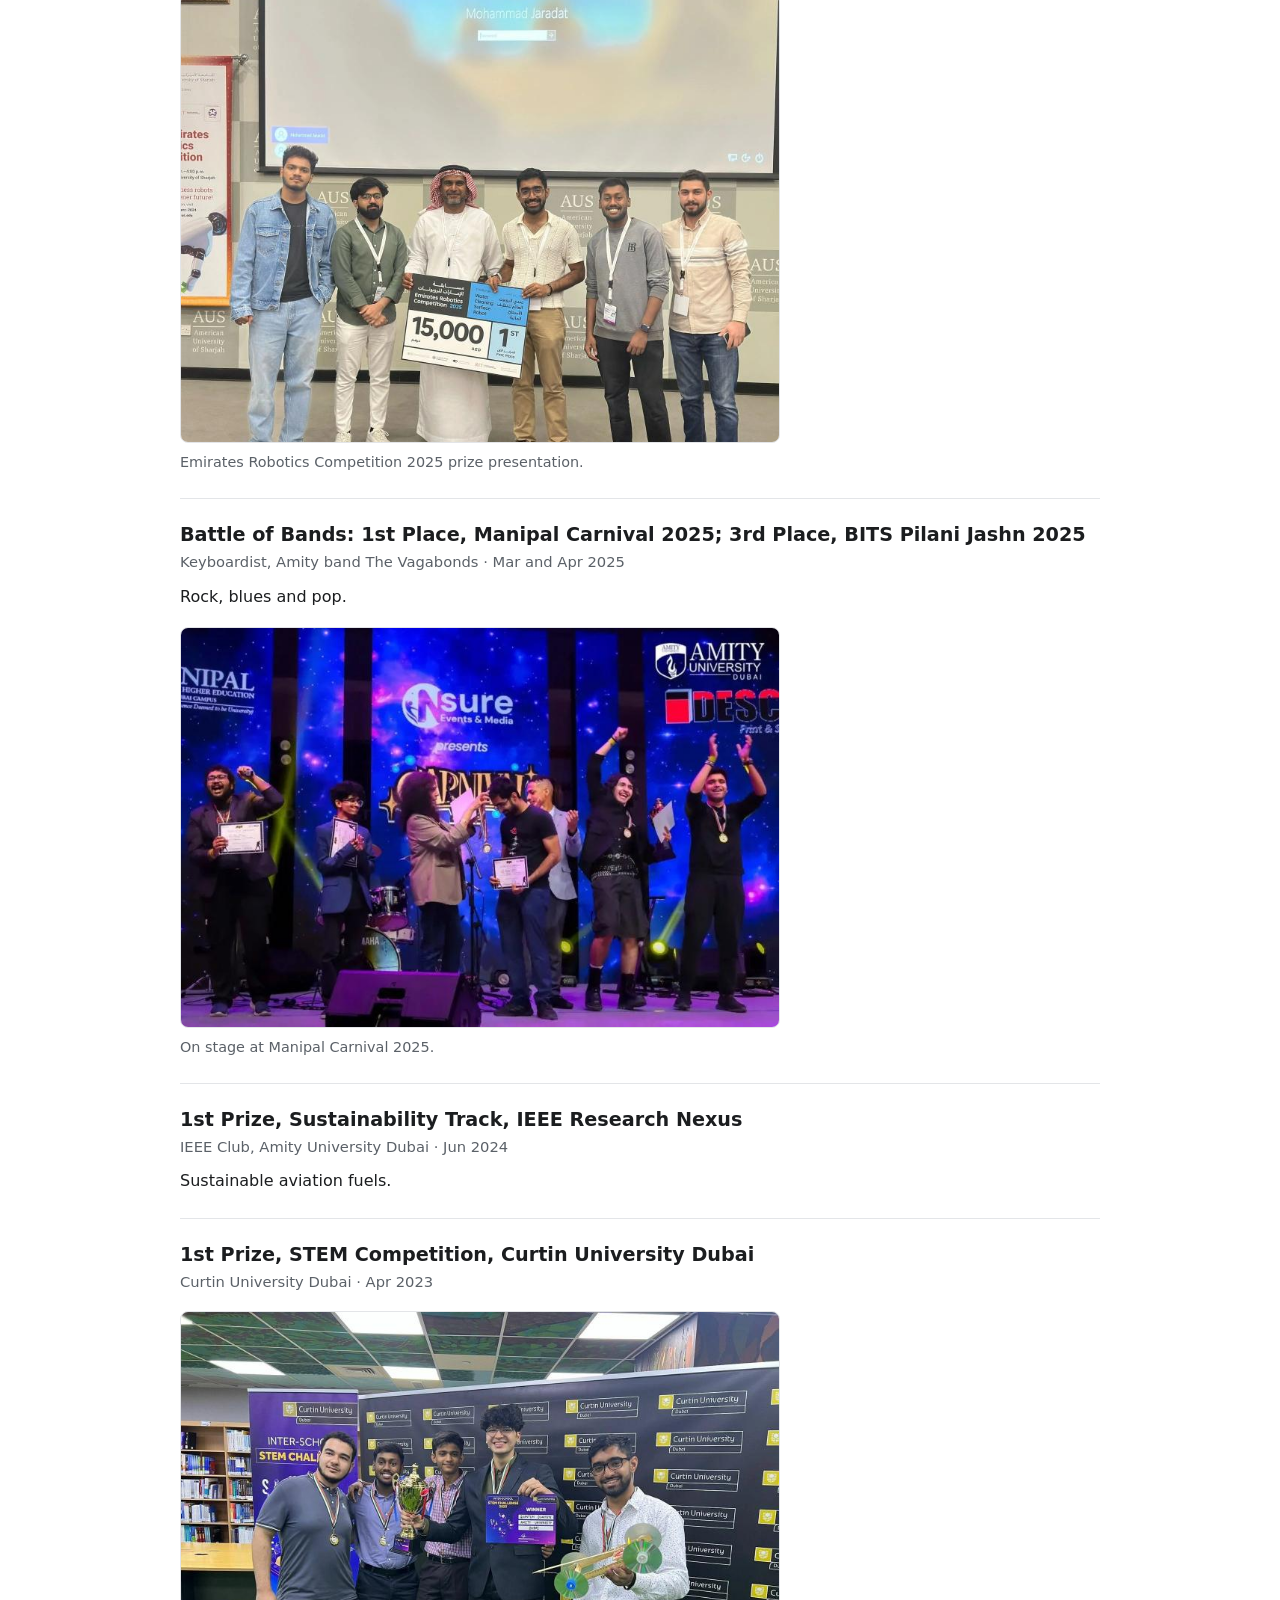
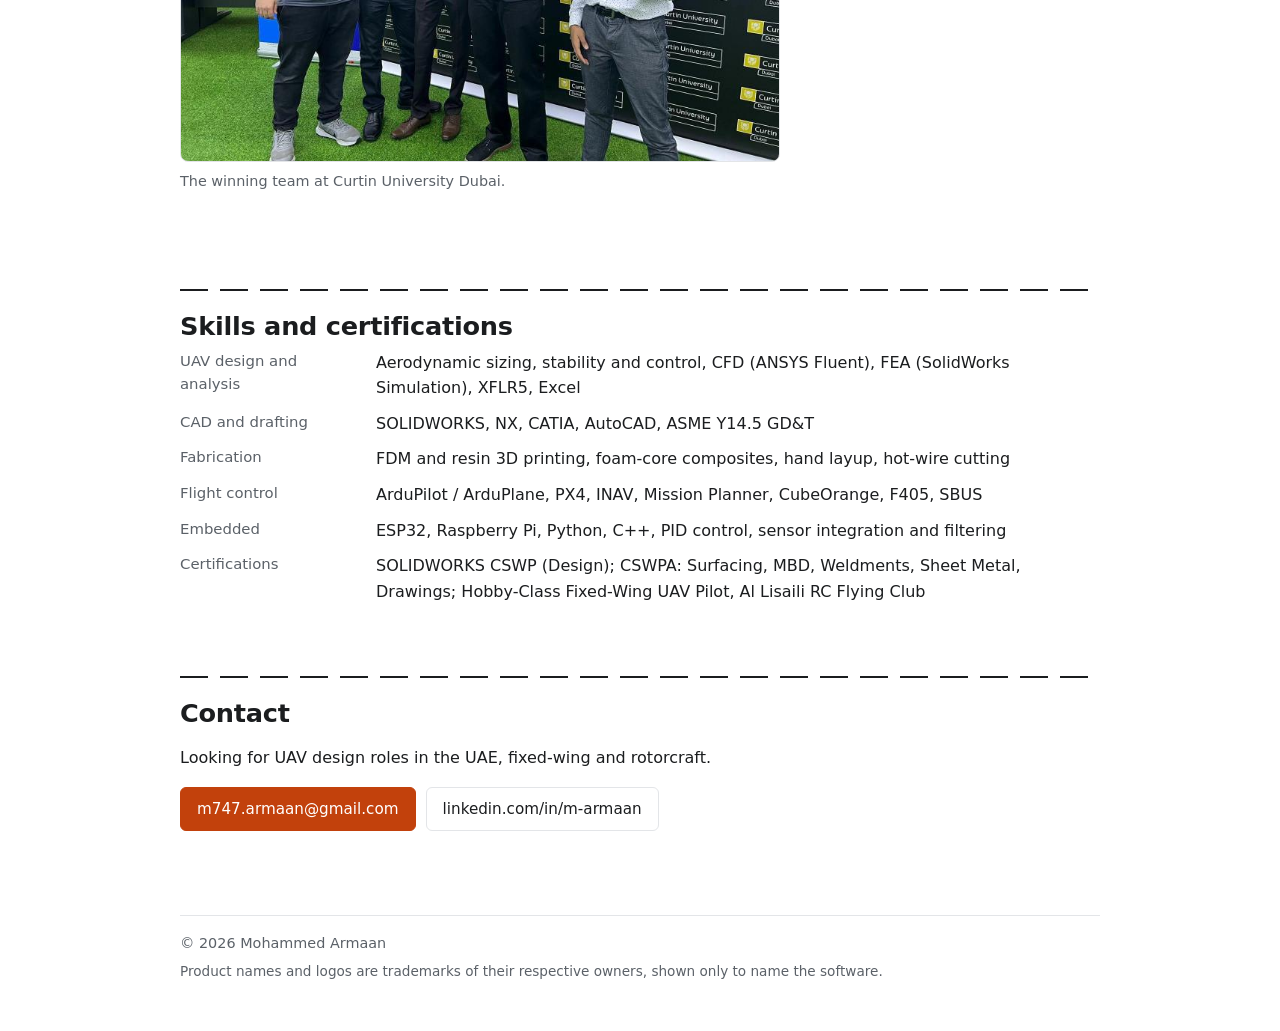
==== commit 014a470f: "Make top menu bar sticky Co-Authored-By: Claude Sonnet 5.5 <noreply@anthropic.com>" ====
--- a/index.html
+++ b/index.html
@@ -10,8 +10,8 @@
 <meta property="og:description" content="Fixed-wing UAV design, CFD/FEA, composite and 3D-printed airframes.">
 <meta property="og:type" content="website">
 <link rel="icon" href="data:image/svg+xml,%3Csvg xmlns='http://www.w3.org/2000/svg' viewBox='0 0 32 32'%3E%3Crect width='32' height='32' rx='6' fill='%23c2410c'/%3E%3Ctext x='16' y='22' font-family='Arial' font-size='15' font-weight='700' fill='white' text-anchor='middle'%3EMA%3C/text%3E%3C/svg%3E">
-<link rel="stylesheet" href="styles.css?v=18">
-<script src="js/theme.js?v=18"></script>
+<link rel="stylesheet" href="styles.css?v=19">
+<script src="js/theme.js?v=19"></script>
 <style>
 /* Critical viewer layout, kept inline so the viewer never depends on a cached stylesheet. */
 .viewer{position:relative;width:100%;aspect-ratio:16/10;overflow:hidden}
@@ -318,9 +318,9 @@
     });
   }, 10000);
 </script>
-<script src="js/contact.js?v=18" defer></script>
-<script type="module" src="js/viewer.js?v=18"></script>
-<script type="module" src="js/viewer-cessna.js?v=18"></script>
-<script type="module" src="js/viewer-lander.js?v=18"></script>
+<script src="js/contact.js?v=19" defer></script>
+<script type="module" src="js/viewer.js?v=19"></script>
+<script type="module" src="js/viewer-cessna.js?v=19"></script>
+<script type="module" src="js/viewer-lander.js?v=19"></script>
 </body>
 </html>
--- a/styles.css
+++ b/styles.css
@@ -33,7 +33,7 @@
 }
 
 * { box-sizing: border-box; }
-html { scroll-behavior: auto; }
+html { scroll-behavior: auto; scroll-padding-top: 96px; }
 body {
   margin: 0;
   background: var(--bg);
@@ -53,7 +53,7 @@
 .skip { position: absolute; left: -999px; top: 0; background: var(--accent); color: var(--accent-text); padding: 8px 12px; }
 .skip:focus { left: 8px; top: 8px; z-index: 10; }
 
-.site-header { border-bottom: 1px solid var(--line); }
+.site-header { position: sticky; top: 0; z-index: 50; background: var(--bg); border-bottom: 1px solid var(--line); }
 .bar { display: flex; flex-wrap: wrap; gap: 8px 24px; align-items: center; justify-content: space-between; padding-top: 14px; padding-bottom: 14px; }
 .brand { color: var(--text); font-weight: 650; text-decoration: none; }
 nav { display: flex; flex-wrap: wrap; gap: 4px 18px; font-size: 0.93rem; }
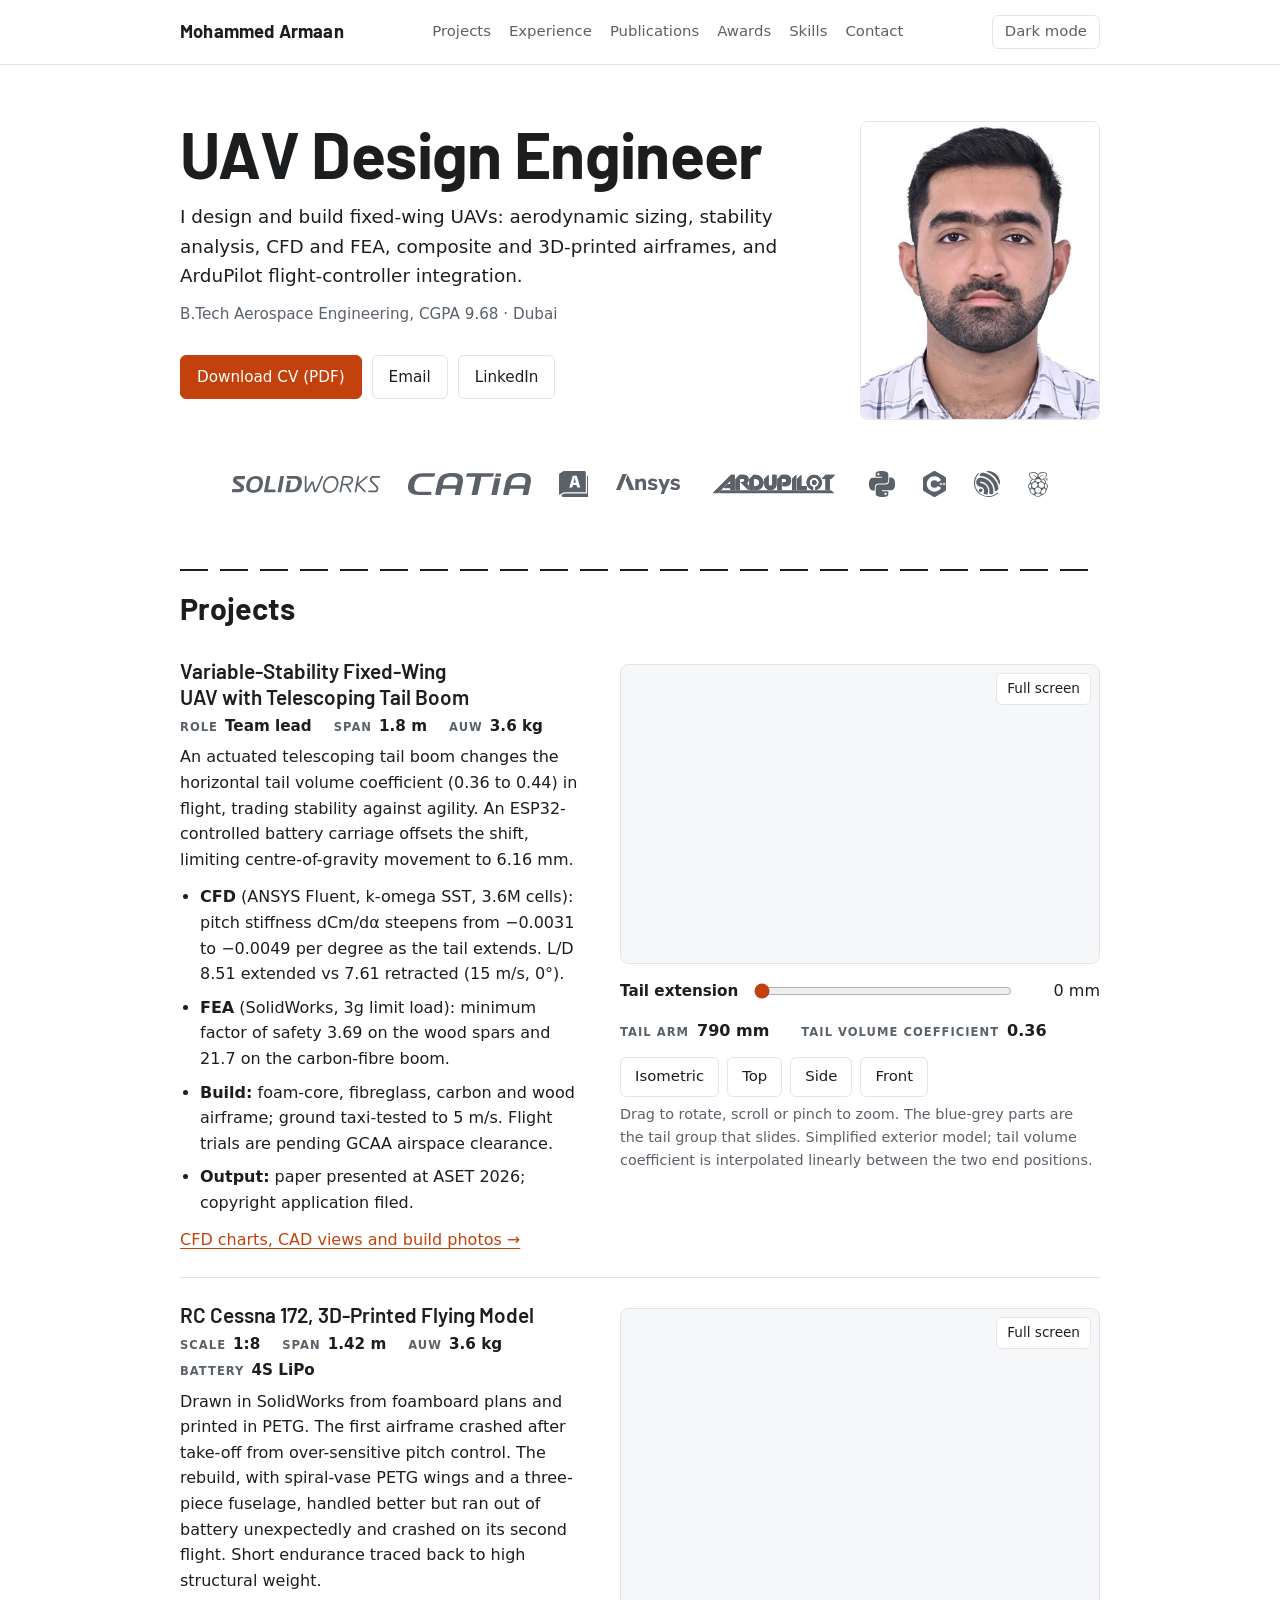
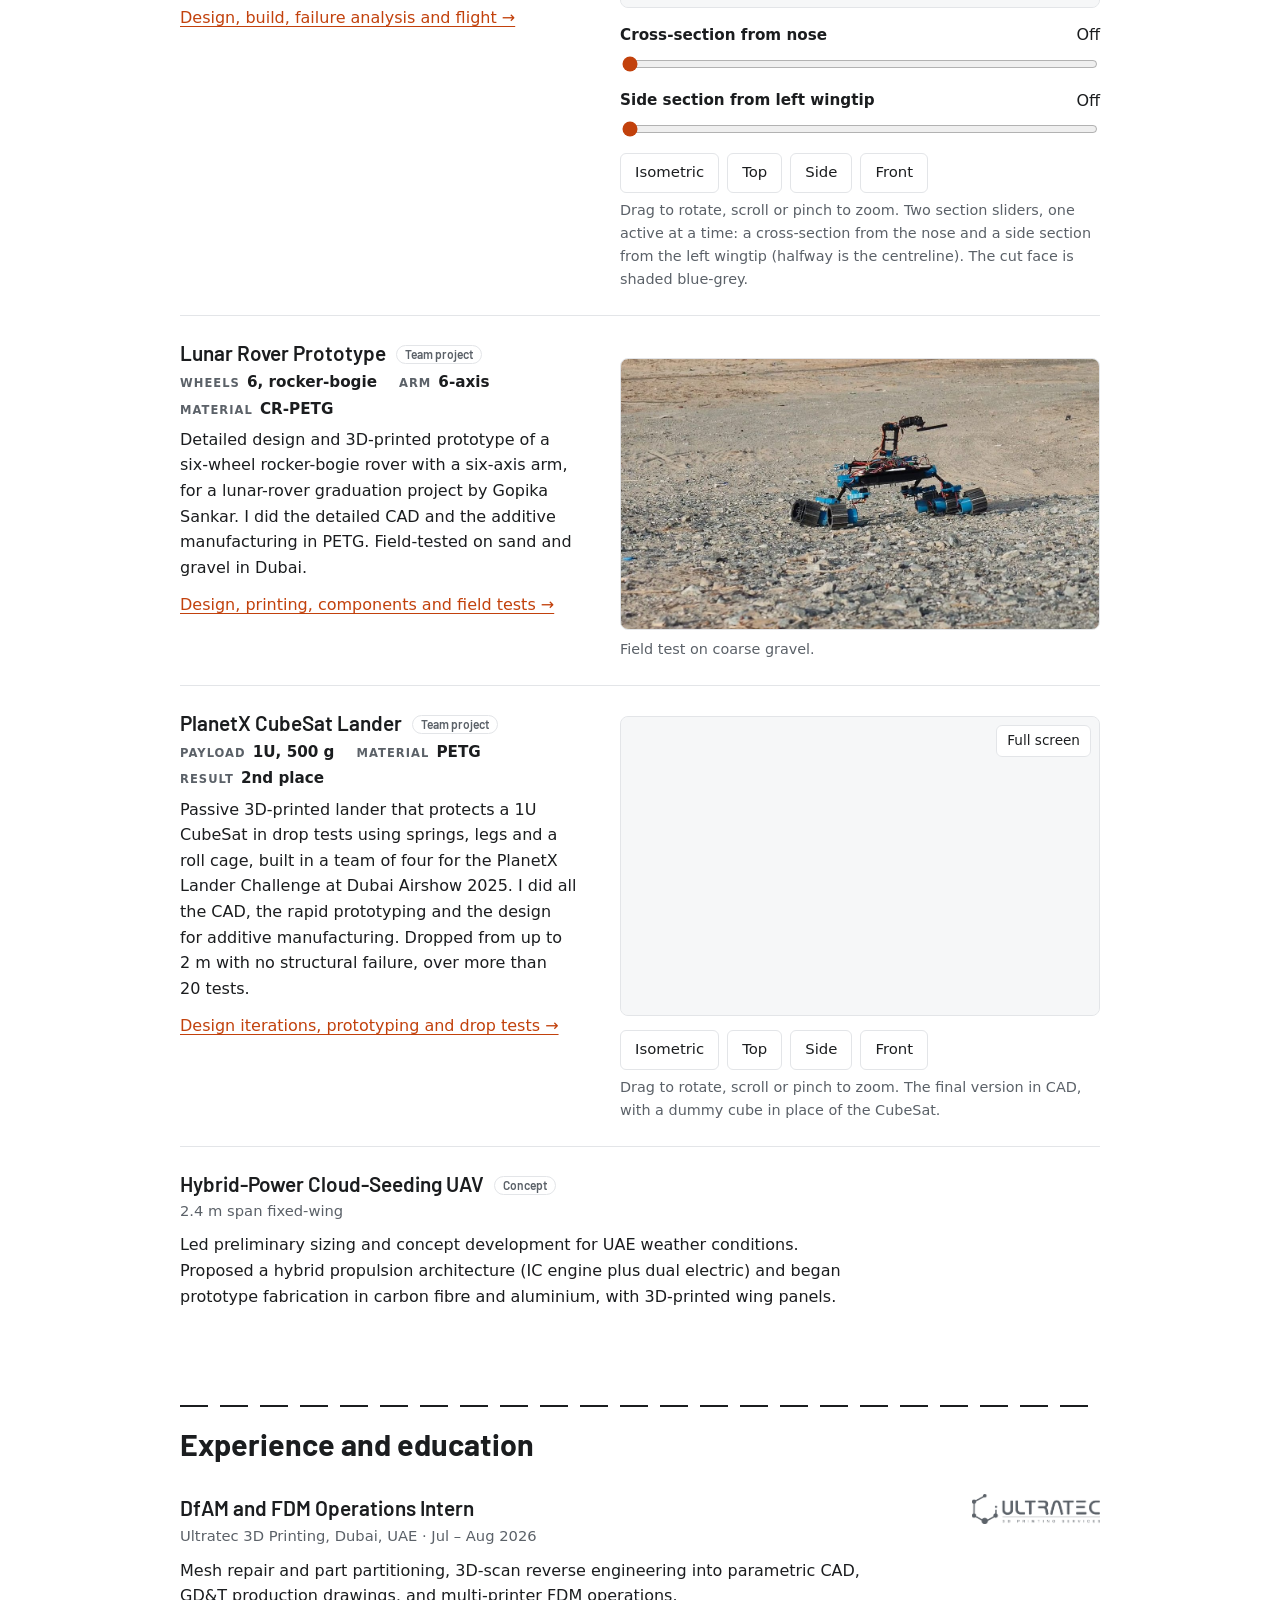
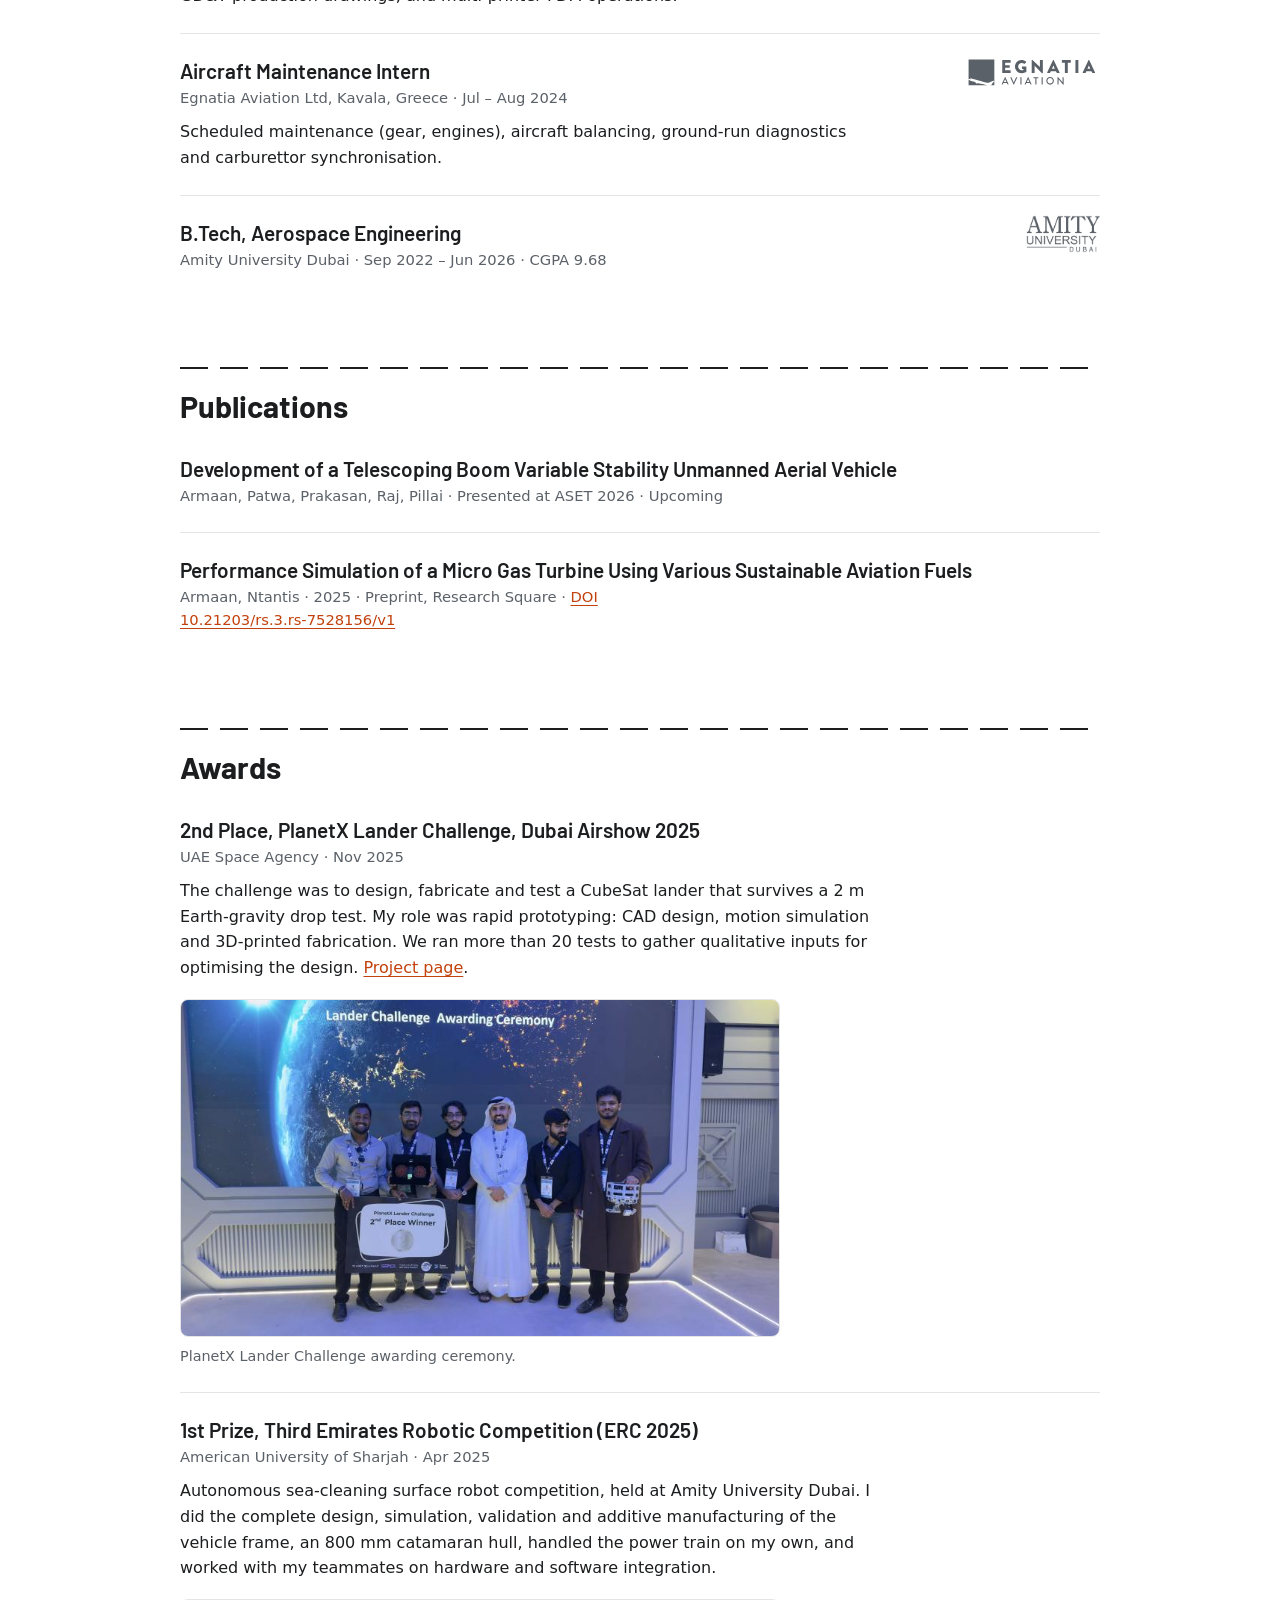
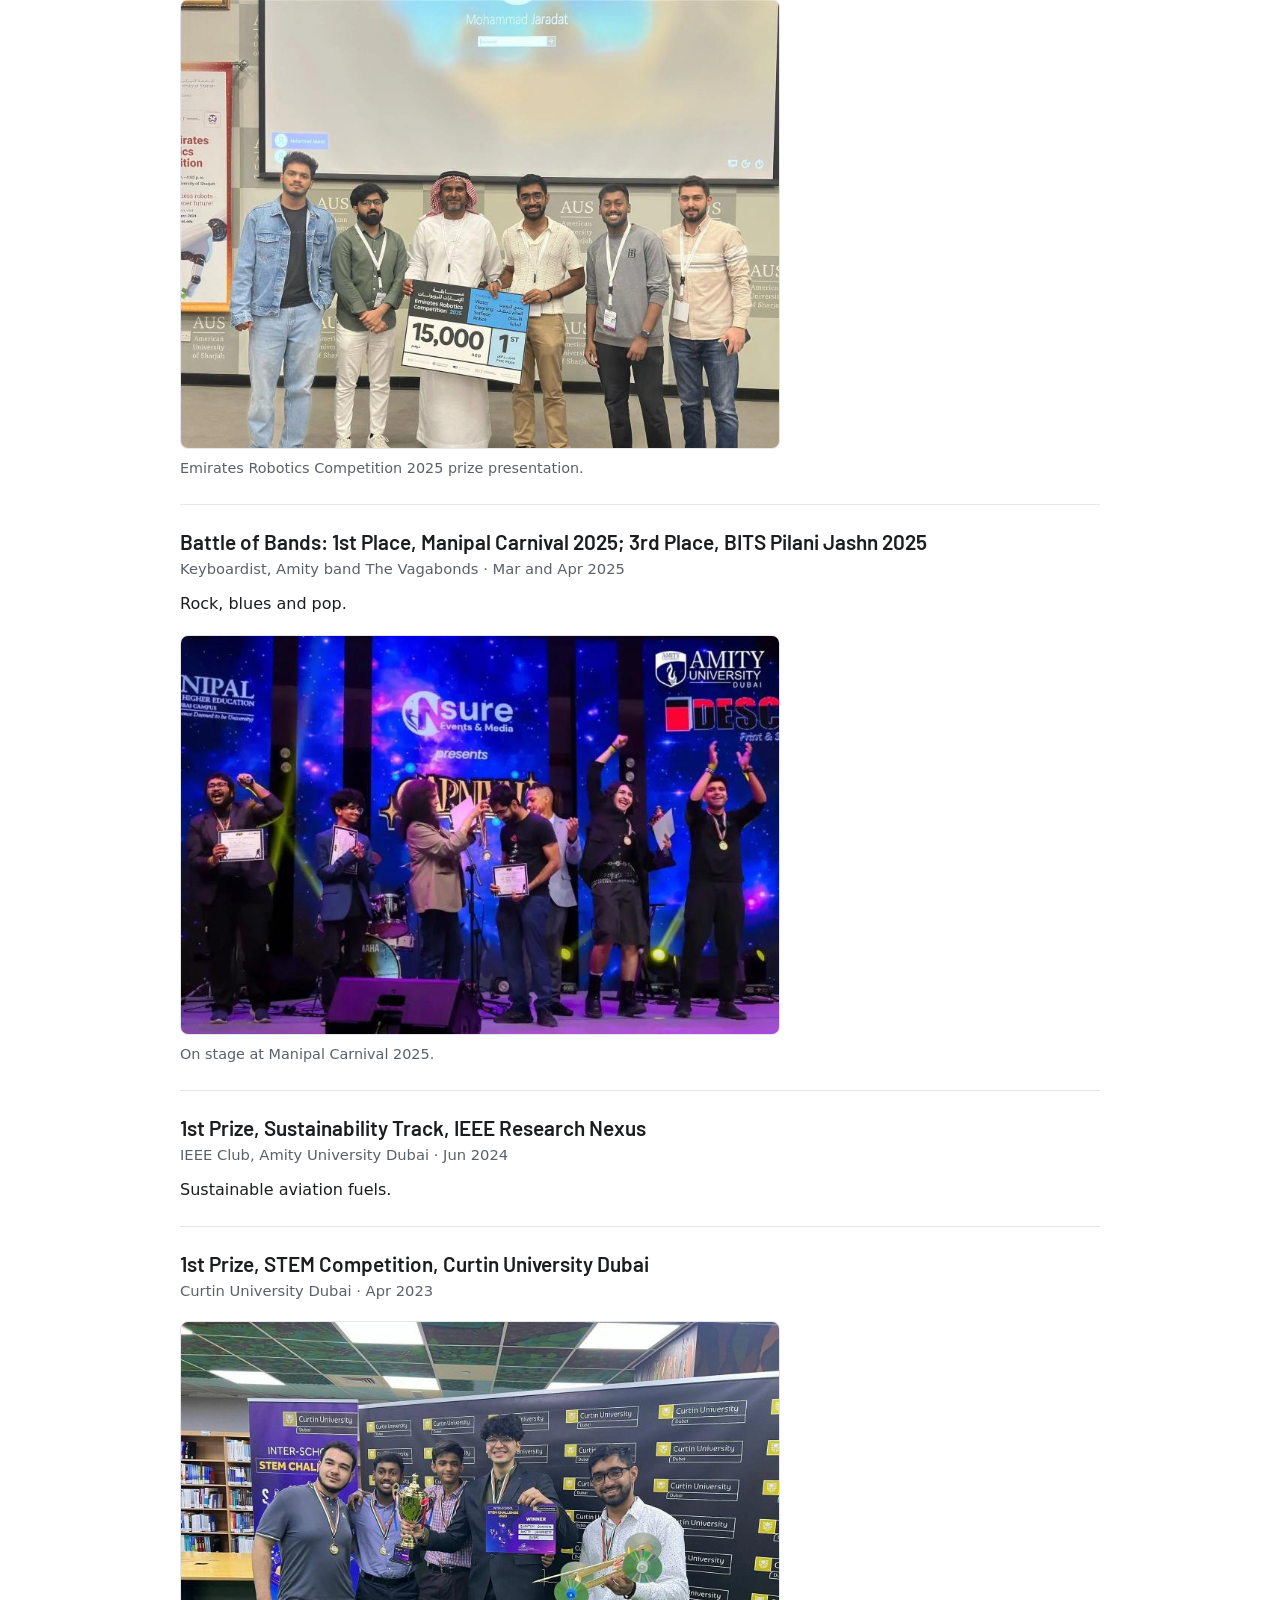
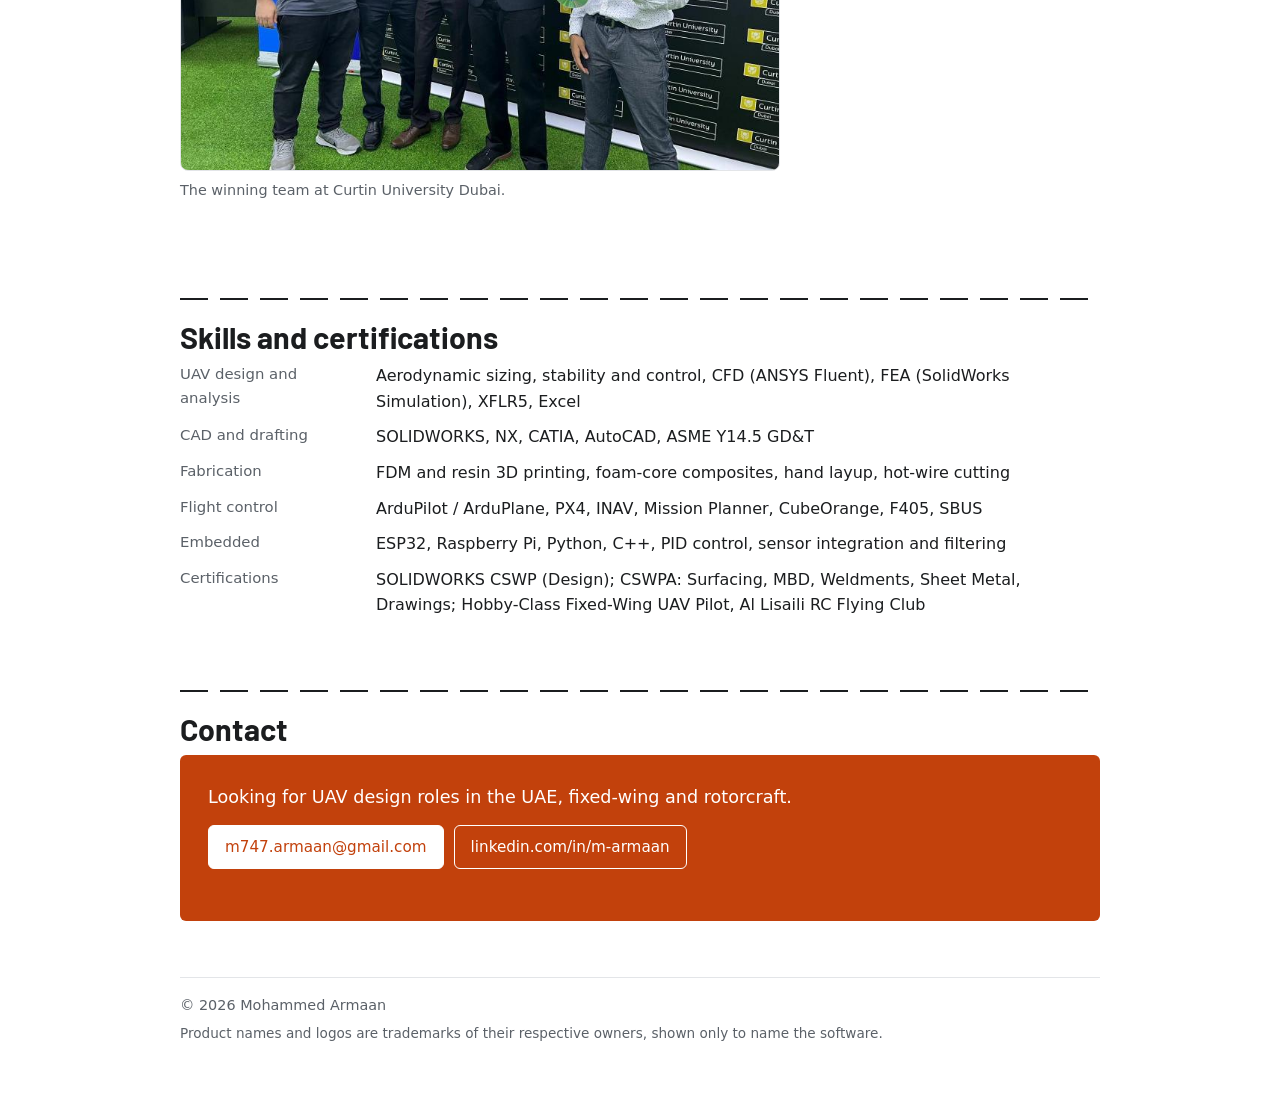
==== commit 0a04bab8: "Barlow headings and solid accent contact panel Co-Authored-By: Claude Sonnet 5.5 <noreply@anthropic." ====
--- a/index.html
+++ b/index.html
@@ -10,8 +10,9 @@
 <meta property="og:description" content="Fixed-wing UAV design, CFD/FEA, composite and 3D-printed airframes.">
 <meta property="og:type" content="website">
 <link rel="icon" href="data:image/svg+xml,%3Csvg xmlns='http://www.w3.org/2000/svg' viewBox='0 0 32 32'%3E%3Crect width='32' height='32' rx='6' fill='%23c2410c'/%3E%3Ctext x='16' y='22' font-family='Arial' font-size='15' font-weight='700' fill='white' text-anchor='middle'%3EMA%3C/text%3E%3C/svg%3E">
-<link rel="stylesheet" href="styles.css?v=19">
-<script src="js/theme.js?v=19"></script>
+<link rel="preload" href="vendor/fonts/barlow-700.woff2" as="font" type="font/woff2" crossorigin>
+<link rel="stylesheet" href="styles.css?v=20">
+<script src="js/theme.js?v=20"></script>
 <style>
 /* Critical viewer layout, kept inline so the viewer never depends on a cached stylesheet. */
 .viewer{position:relative;width:100%;aspect-ratio:16/10;overflow:hidden}
@@ -295,6 +296,7 @@
 
 <section class="wrap" id="contact" aria-labelledby="h-contact">
   <h2 id="h-contact">Contact</h2>
+  <div class="contact-panel">
   <p>Looking for UAV design roles in <span id="loc-contact">the UAE</span>, fixed-wing and rotorcraft.</p>
   <script>if (inIndia) document.getElementById("loc-contact").textContent = "India";</script>
   <p class="actions">
@@ -302,6 +304,7 @@
     <a class="btn" href="https://www.linkedin.com/in/m-armaan" target="_blank" rel="noopener noreferrer">linkedin.com/in/m-armaan</a>
   </p>
   <p class="copy-note" role="status"></p>
+  </div>
 </section>
 </main>
 
@@ -318,9 +321,9 @@
     });
   }, 10000);
 </script>
-<script src="js/contact.js?v=19" defer></script>
-<script type="module" src="js/viewer.js?v=19"></script>
-<script type="module" src="js/viewer-cessna.js?v=19"></script>
-<script type="module" src="js/viewer-lander.js?v=19"></script>
+<script src="js/contact.js?v=20" defer></script>
+<script type="module" src="js/viewer.js?v=20"></script>
+<script type="module" src="js/viewer-cessna.js?v=20"></script>
+<script type="module" src="js/viewer-lander.js?v=20"></script>
 </body>
 </html>
--- a/styles.css
+++ b/styles.css
@@ -1,3 +1,7 @@
+/* Barlow (SIL OFL, see vendor/fonts/Barlow-OFL.txt), self-hosted, headings only. Body stays on the system font. */
+@font-face { font-family: "Barlow"; font-weight: 600; font-style: normal; font-display: swap; src: url(vendor/fonts/barlow-600.woff2) format("woff2"); }
+@font-face { font-family: "Barlow"; font-weight: 700; font-style: normal; font-display: swap; src: url(vendor/fonts/barlow-700.woff2) format("woff2"); }
+
 :root {
   --bg: #ffffff;
   --text: #1b1d1f;
@@ -6,6 +10,7 @@
   --accent: #c2410c;
   --accent-text: #ffffff;
   --surface: #f6f7f8;
+  --display: "Barlow", system-ui, -apple-system, "Segoe UI", Roboto, "Helvetica Neue", Arial, sans-serif;
   color-scheme: light;
 }
 /* Dark follows the device unless js/theme.js has set data-theme. Keep both blocks identical. */
@@ -55,7 +60,7 @@
 
 .site-header { position: sticky; top: 0; z-index: 50; background: var(--bg); border-bottom: 1px solid var(--line); }
 .bar { display: flex; flex-wrap: wrap; gap: 8px 24px; align-items: center; justify-content: space-between; padding-top: 14px; padding-bottom: 14px; }
-.brand { color: var(--text); font-weight: 650; text-decoration: none; }
+.brand { color: var(--text); font-family: var(--display); font-size: 1.15rem; font-weight: 700; letter-spacing: 0.01em; text-decoration: none; }
 nav { display: flex; flex-wrap: wrap; gap: 4px 18px; font-size: 0.93rem; }
 nav a { color: var(--muted); text-decoration: none; padding: 6px 0; }
 nav a:hover { color: var(--text); }
@@ -74,7 +79,7 @@
 
 .hero { padding-top: 72px; padding-bottom: 48px; }
 .eyebrow { margin: 0 0 6px; color: var(--muted); font-size: 0.9rem; letter-spacing: 0.04em; text-transform: uppercase; }
-h1 { margin: 0 0 16px; font-size: clamp(2.25rem, 6vw, 3.5rem); line-height: 1.08; font-weight: 700; letter-spacing: -0.02em; text-wrap: balance; }
+h1 { margin: 0 0 16px; font-family: var(--display); font-size: clamp(2.5rem, 7vw, 4rem); line-height: 1.02; font-weight: 700; letter-spacing: -0.01em; text-wrap: balance; }
 .lead { margin: 0 0 12px; font-size: 1.15rem; color: var(--text); max-width: 58ch; text-wrap: pretty; }
 .plate { display: flex; flex-wrap: wrap; gap: 2px 22px; margin: 4px 0 0; }
 .plate div { display: flex; gap: 7px; align-items: baseline; }
@@ -116,14 +121,14 @@
 section.wrap { padding-top: 56px; padding-bottom: 16px; }
 h2 {
   position: relative; margin: 0 0 8px; padding-top: 22px;
-  font-size: 1.6rem; line-height: 1.2; letter-spacing: -0.01em; color: var(--text); font-weight: 700;
+  font-family: var(--display); font-size: 1.9rem; line-height: 1.15; letter-spacing: 0; color: var(--text); font-weight: 700;
 }
 h2::before {
   content: ''; position: absolute; top: 0; left: 0; right: 0; height: 2px; background: var(--text);
   -webkit-mask: url("data:image/svg+xml,%3Csvg xmlns='http://www.w3.org/2000/svg' width='40' height='2'%3E%3Crect width='28' height='2'/%3E%3C/svg%3E") repeat-x 0 0 / 40px 2px;
   mask: url("data:image/svg+xml,%3Csvg xmlns='http://www.w3.org/2000/svg' width='40' height='2'%3E%3Crect width='28' height='2'/%3E%3C/svg%3E") repeat-x 0 0 / 40px 2px;
 }
-h3 { margin: 0 0 2px; font-size: 1.2rem; line-height: 1.3; font-weight: 650; text-wrap: balance; }
+h3 { margin: 0 0 2px; font-family: var(--display); font-size: 1.3rem; line-height: 1.25; font-weight: 600; text-wrap: balance; }
 .item { padding: 24px 0; border-bottom: 1px solid var(--line); }
 .item:last-child { border-bottom: 0; }
 .item p { margin: 6px 0 0; max-width: 68ch; text-wrap: pretty; }
@@ -274,3 +279,13 @@
 .viewer-wrap-full > .viewer { flex: 1 1 auto; min-height: 240px; aspect-ratio: auto; }
 .viewer-wrap-full > :not(.viewer):not(.viewer-ui) { display: none; }
 .viewer-wrap-full > .viewer-ui { margin-top: 0; flex: none; }
+
+/* ---------- contact panel: the one solid block of accent ---------- */
+.contact-panel { margin-top: 8px; padding: 28px 28px 24px; border-radius: 6px; background: var(--accent); color: var(--accent-text); }
+.contact-panel p { margin: 0 0 14px; max-width: 58ch; font-size: 1.1rem; }
+.contact-panel .actions { margin-bottom: 4px; }
+.contact-panel .btn { color: var(--accent-text); border-color: var(--accent-text); }
+.contact-panel .btn.primary { background: var(--accent-text); border-color: var(--accent-text); color: var(--accent); }
+.contact-panel .btn:hover { text-decoration: underline; text-underline-offset: 3px; }
+.contact-panel .btn:focus-visible { outline-color: var(--accent-text); outline-offset: 3px; }
+.contact-panel .copy-note { color: var(--accent-text); margin: 8px 0 0; font-size: 0.9rem; }
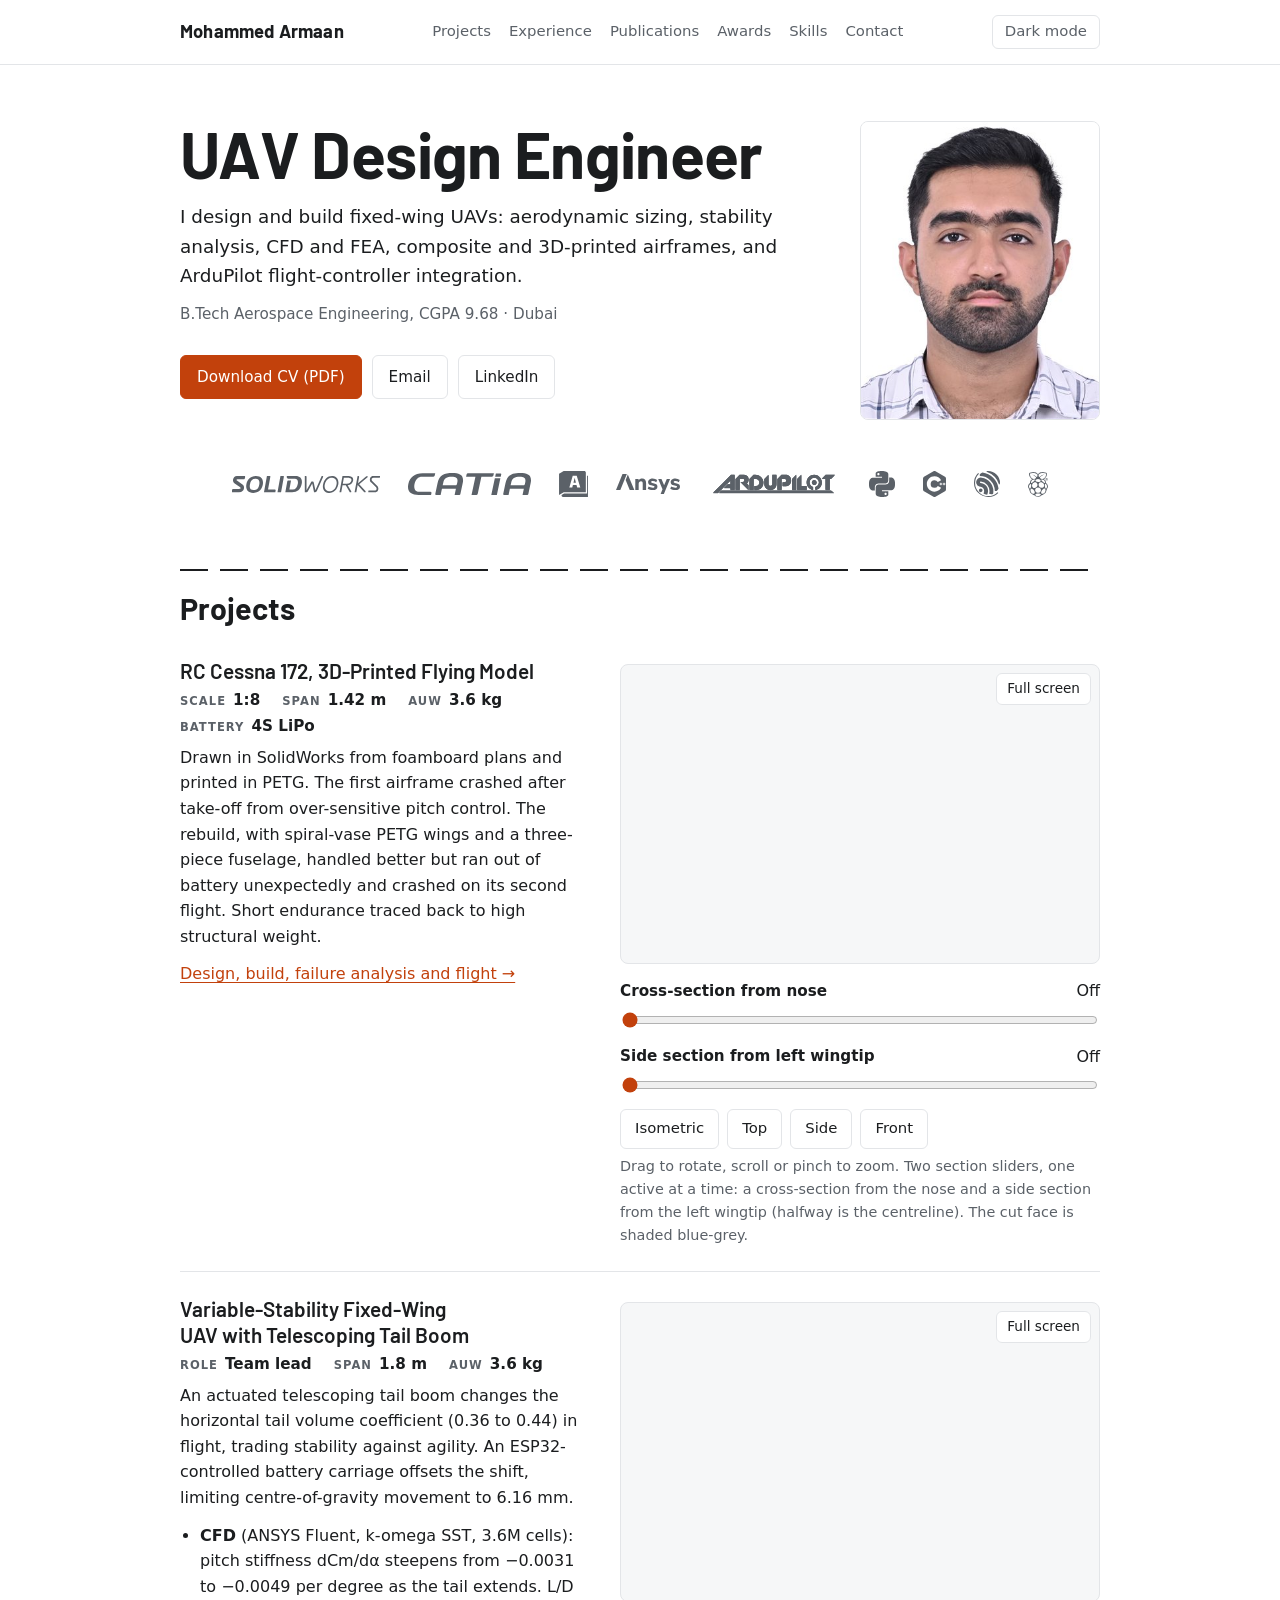
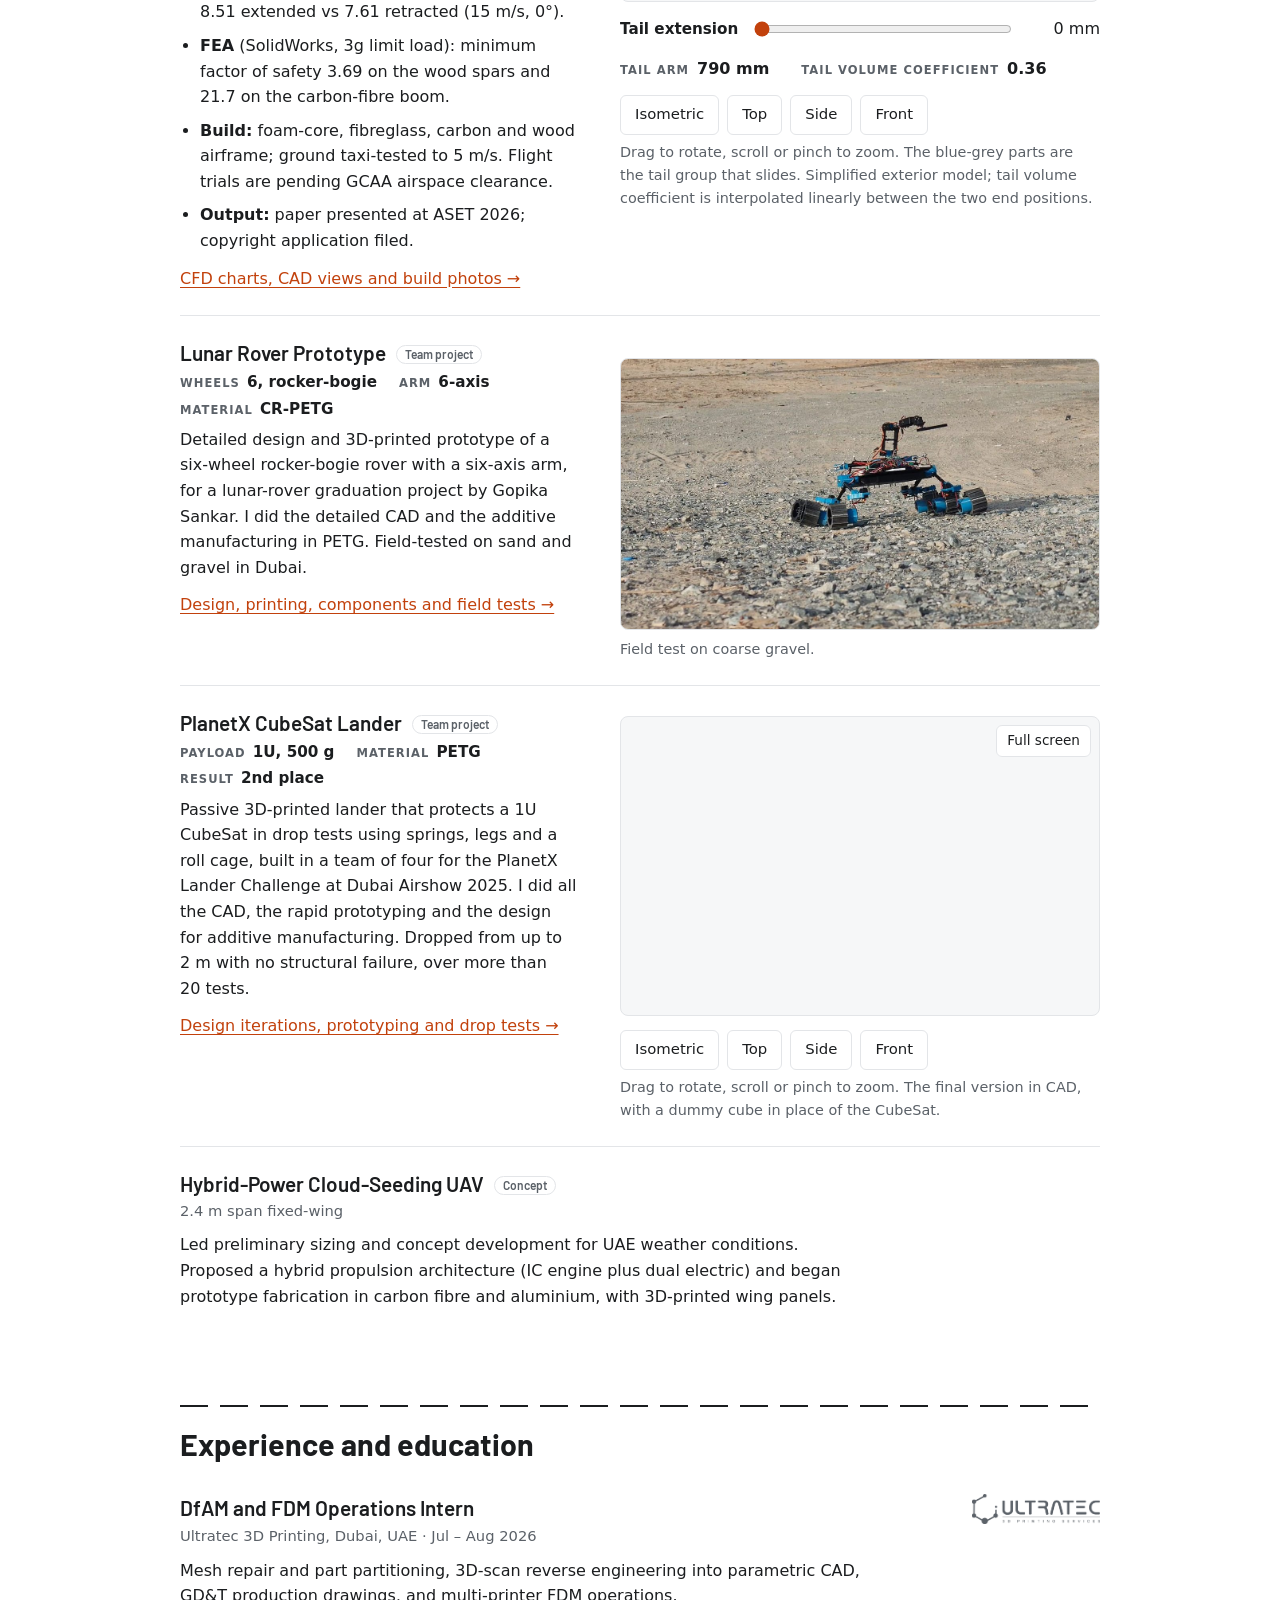
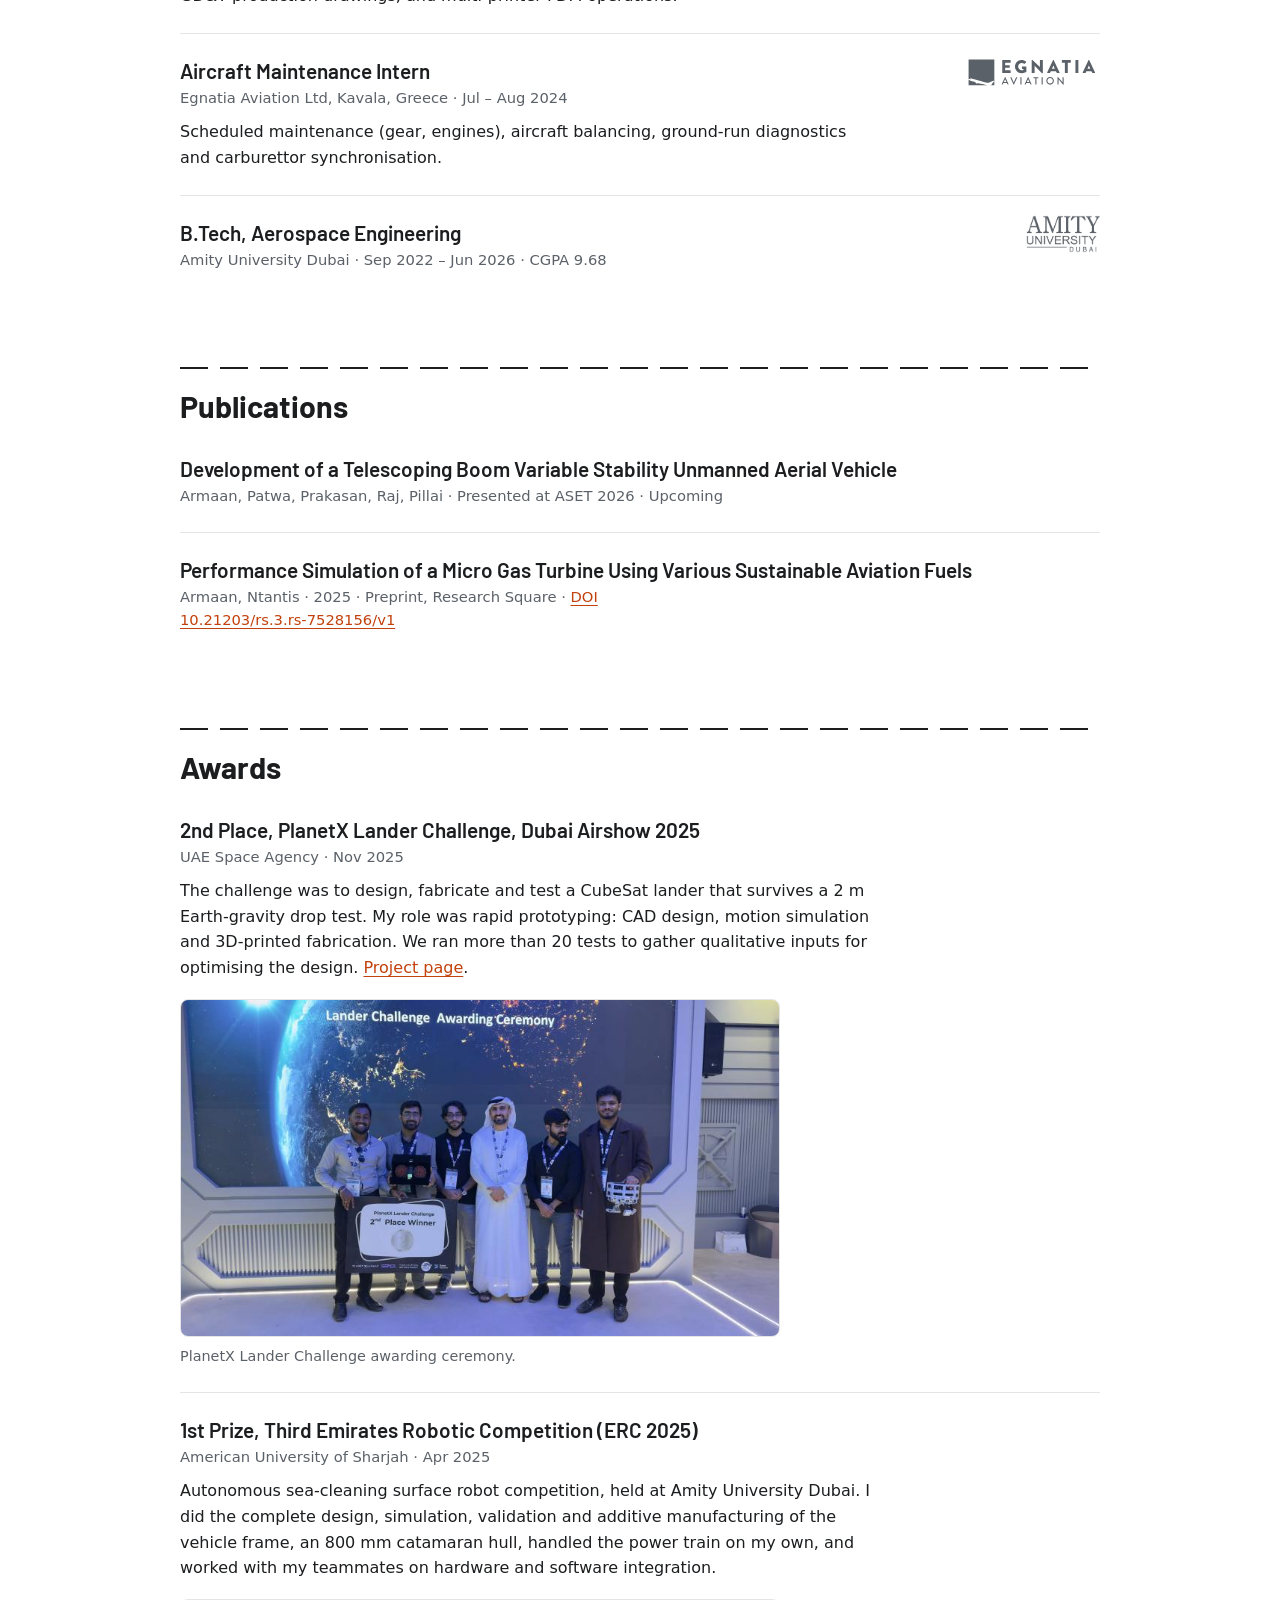
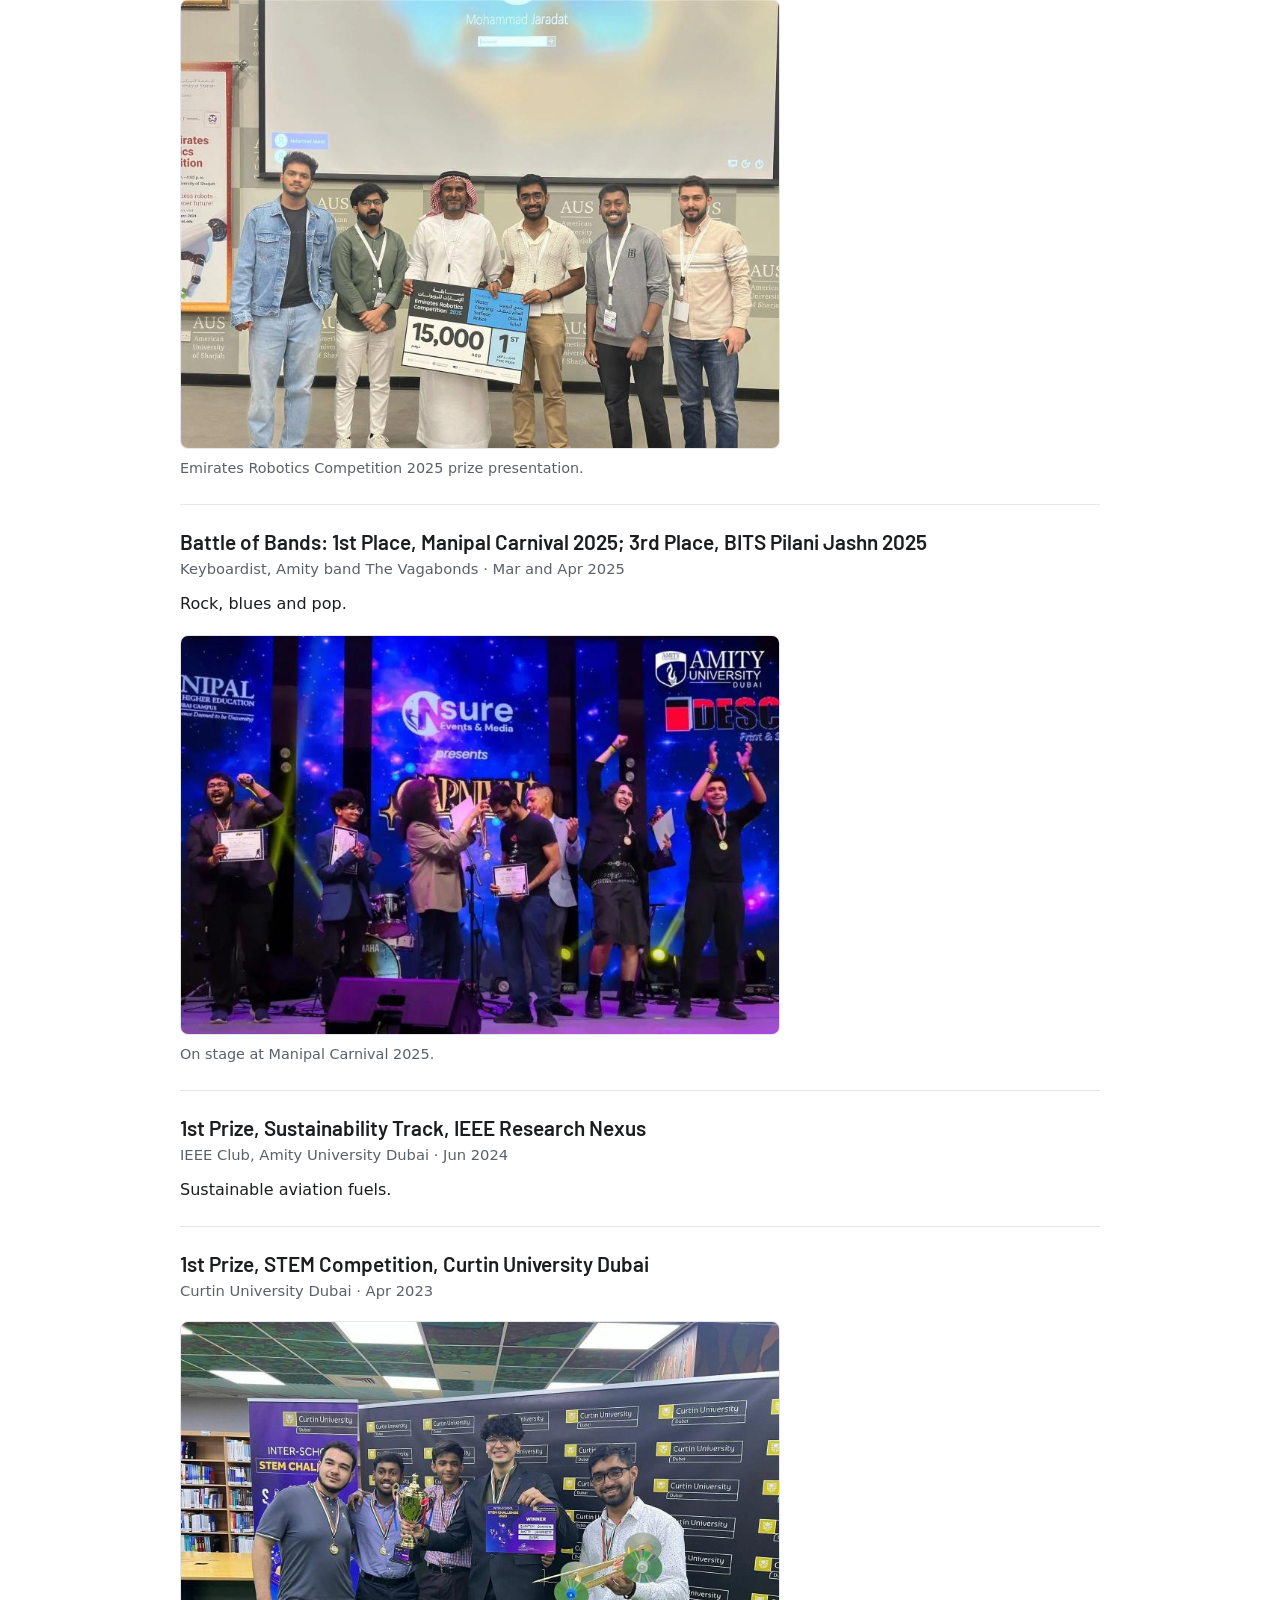
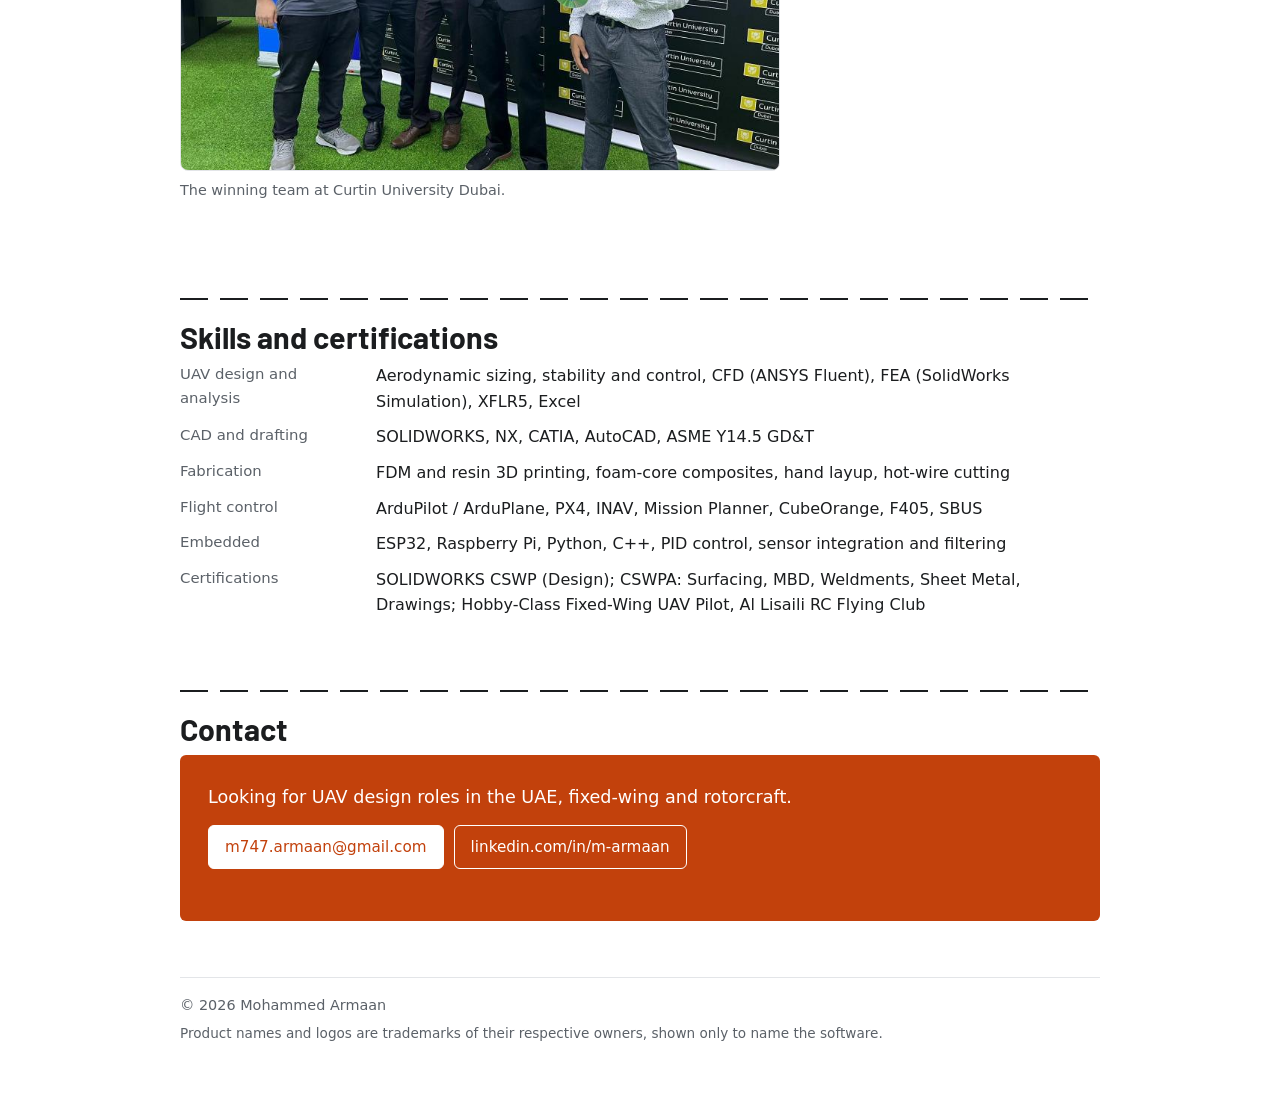
==== commit 991c89e0: "Put Cessna above UAV, serve AE or IN CV by time zone Co-Authored-By: Claude Sonnet 5.5 <noreply@anth" ====
--- a/index.html
+++ b/index.html
@@ -55,11 +55,12 @@
     var inIndia = false; try { var tz = Intl.DateTimeFormat().resolvedOptions().timeZone; inIndia = tz === "Asia/Kolkata" || tz === "Asia/Calcutta"; } catch (e) {} if (inIndia) document.getElementById("loc").textContent = "Bengaluru";
   </script>
   <p class="actions">
-    <a class="btn primary" href="assets/Mohammed_Armaan_CV.pdf">Download CV (PDF)</a>
+    <a class="btn primary" id="cv-link" href="assets/Mohammed_Armaan_CV_AE.pdf">Download CV (PDF)</a>
     <a class="btn" href="mailto:m747.armaan@gmail.com">Email</a>
     <a class="btn" href="https://www.linkedin.com/in/m-armaan" target="_blank" rel="noopener noreferrer">LinkedIn</a>
   </p>
   <p class="copy-note" role="status"></p>
+  <script>if (inIndia) document.getElementById("cv-link").href = "assets/Mohammed_Armaan_CV_IN.pdf";</script>
   </div>
   <ul class="logos" aria-label="Software and platforms">
       <li><span class="logo logo-solidworks" role="img" aria-label="SOLIDWORKS"></span></li>
@@ -79,6 +80,45 @@
 
   <article class="item featured">
     <div class="f-head">
+      <h3><a class="plainlink" href="cessna-172.html">RC Cessna 172, 3D-Printed Flying Model</a></h3>
+      <dl class="plate"><div><dt>Scale</dt><dd>1:8</dd></div><div><dt>Span</dt><dd>1.42 m</dd></div><div><dt>AUW</dt><dd>3.6 kg</dd></div><div><dt>Battery</dt><dd>4S LiPo</dd></div></dl>
+    </div>
+    <p class="f-desc">Drawn in SolidWorks from foamboard plans and printed in PETG. The first airframe crashed after take-off from over-sensitive pitch control. The rebuild, with spiral-vase PETG wings and a three-piece fuselage, handled better but ran out of battery unexpectedly and crashed on its second flight. Short endurance traced back to high structural weight.</p>
+
+    <div class="f-viewer">
+      <div id="cessna-viewer" class="viewer" role="group" aria-label="Interactive 3D model of the Cessna 172 with a section slider">
+        <canvas id="cessna-canvas" tabindex="0" aria-label="3D view. Drag to rotate, scroll to zoom, arrow keys to pan."></canvas>
+        <p id="cessna-status" class="viewer-status">Loading 3D model…</p>
+      </div>
+      <div class="viewer-ui">
+        <div class="slider-row stack">
+          <label for="cessna-sec">Cross-section from nose</label>
+          <input id="cessna-sec" type="range" min="0" max="1063" step="1" value="0">
+          <output id="cessna-out-sec" for="cessna-sec">Off</output>
+        </div>
+        <div class="slider-row stack">
+          <label for="cessna-sec-x">Side section from left wingtip</label>
+          <input id="cessna-sec-x" type="range" min="0" max="1430" step="1" value="0">
+          <output id="cessna-out-sec-x" for="cessna-sec-x">Off</output>
+        </div>
+        <div class="view-btns" role="group" aria-label="Camera views">
+          <button type="button" data-view="iso">Isometric</button>
+          <button type="button" data-view="top">Top</button>
+          <button type="button" data-view="side">Side</button>
+          <button type="button" data-view="front">Front</button>
+        </div>
+      </div>
+      <p class="hint">Drag to rotate, scroll or pinch to zoom. Two section sliders, one active at a time: a cross-section from the nose and a side section from the left wingtip (halfway is the centreline). The cut face is shaded blue-grey.</p>
+      <noscript><p class="hint">The interactive model needs JavaScript.</p></noscript>
+    </div>
+
+    <div class="f-facts">
+      <p class="more"><a href="cessna-172.html">Design, build, failure analysis and flight &rarr;</a></p>
+    </div>
+  </article>
+
+  <article class="item featured">
+    <div class="f-head">
       <h3><a class="plainlink" href="variable-stability-uav.html">Variable-Stability Fixed-Wing UAV with Telescoping Tail Boom</a></h3>
       <dl class="plate"><div><dt>Role</dt><dd>Team lead</dd></div><div><dt>Span</dt><dd>1.8 m</dd></div><div><dt>AUW</dt><dd>3.6 kg</dd></div></dl>
     </div>
@@ -118,45 +158,6 @@
       <li><strong>Output:</strong> paper presented at ASET 2026; copyright application filed.</li>
     </ul>
     <p class="more"><a href="variable-stability-uav.html">CFD charts, CAD views and build photos &rarr;</a></p>
-    </div>
-  </article>
-
-  <article class="item featured">
-    <div class="f-head">
-      <h3><a class="plainlink" href="cessna-172.html">RC Cessna 172, 3D-Printed Flying Model</a></h3>
-      <dl class="plate"><div><dt>Scale</dt><dd>1:8</dd></div><div><dt>Span</dt><dd>1.42 m</dd></div><div><dt>AUW</dt><dd>3.6 kg</dd></div><div><dt>Battery</dt><dd>4S LiPo</dd></div></dl>
-    </div>
-    <p class="f-desc">Drawn in SolidWorks from foamboard plans and printed in PETG. The first airframe crashed after take-off from over-sensitive pitch control. The rebuild, with spiral-vase PETG wings and a three-piece fuselage, handled better but ran out of battery unexpectedly and crashed on its second flight. Short endurance traced back to high structural weight.</p>
-
-    <div class="f-viewer">
-      <div id="cessna-viewer" class="viewer" role="group" aria-label="Interactive 3D model of the Cessna 172 with a section slider">
-        <canvas id="cessna-canvas" tabindex="0" aria-label="3D view. Drag to rotate, scroll to zoom, arrow keys to pan."></canvas>
-        <p id="cessna-status" class="viewer-status">Loading 3D model…</p>
-      </div>
-      <div class="viewer-ui">
-        <div class="slider-row stack">
-          <label for="cessna-sec">Cross-section from nose</label>
-          <input id="cessna-sec" type="range" min="0" max="1063" step="1" value="0">
-          <output id="cessna-out-sec" for="cessna-sec">Off</output>
-        </div>
-        <div class="slider-row stack">
-          <label for="cessna-sec-x">Side section from left wingtip</label>
-          <input id="cessna-sec-x" type="range" min="0" max="1430" step="1" value="0">
-          <output id="cessna-out-sec-x" for="cessna-sec-x">Off</output>
-        </div>
-        <div class="view-btns" role="group" aria-label="Camera views">
-          <button type="button" data-view="iso">Isometric</button>
-          <button type="button" data-view="top">Top</button>
-          <button type="button" data-view="side">Side</button>
-          <button type="button" data-view="front">Front</button>
-        </div>
-      </div>
-      <p class="hint">Drag to rotate, scroll or pinch to zoom. Two section sliders, one active at a time: a cross-section from the nose and a side section from the left wingtip (halfway is the centreline). The cut face is shaded blue-grey.</p>
-      <noscript><p class="hint">The interactive model needs JavaScript.</p></noscript>
-    </div>
-
-    <div class="f-facts">
-      <p class="more"><a href="cessna-172.html">Design, build, failure analysis and flight &rarr;</a></p>
     </div>
   </article>
 
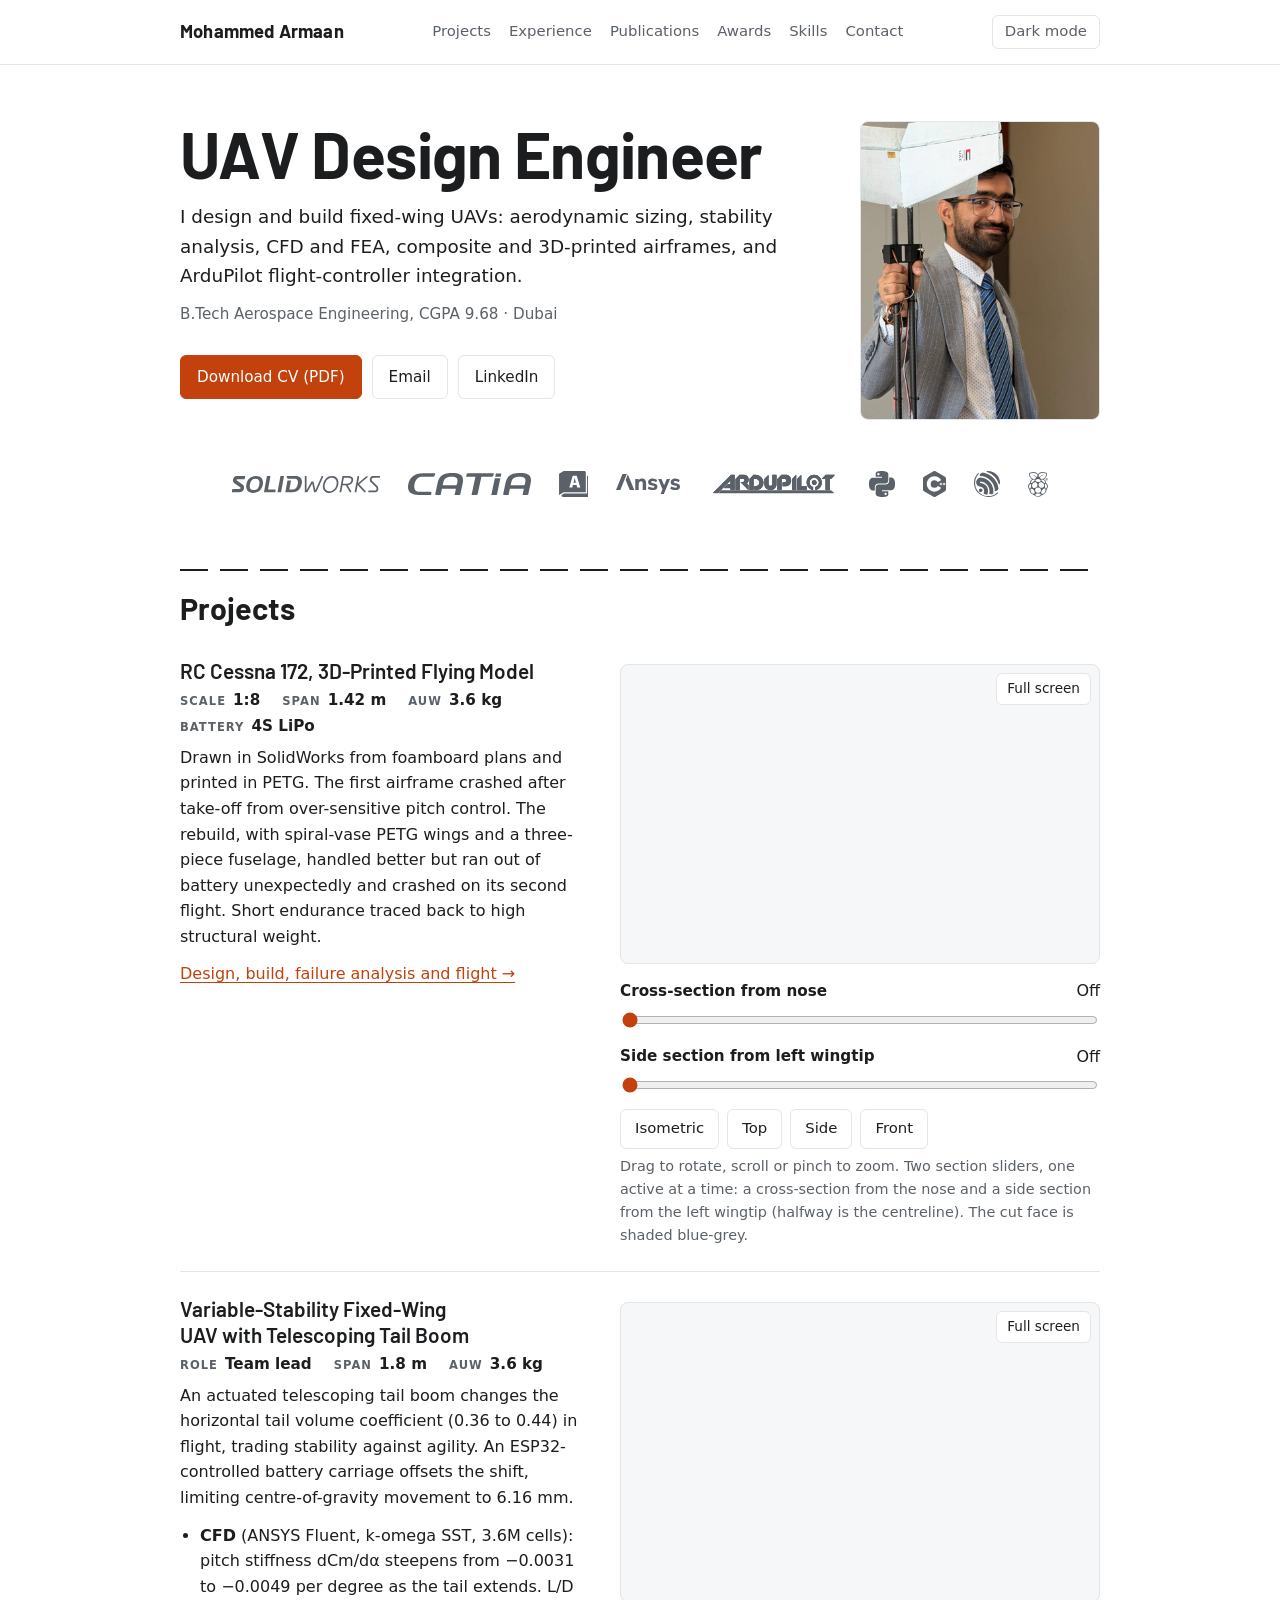
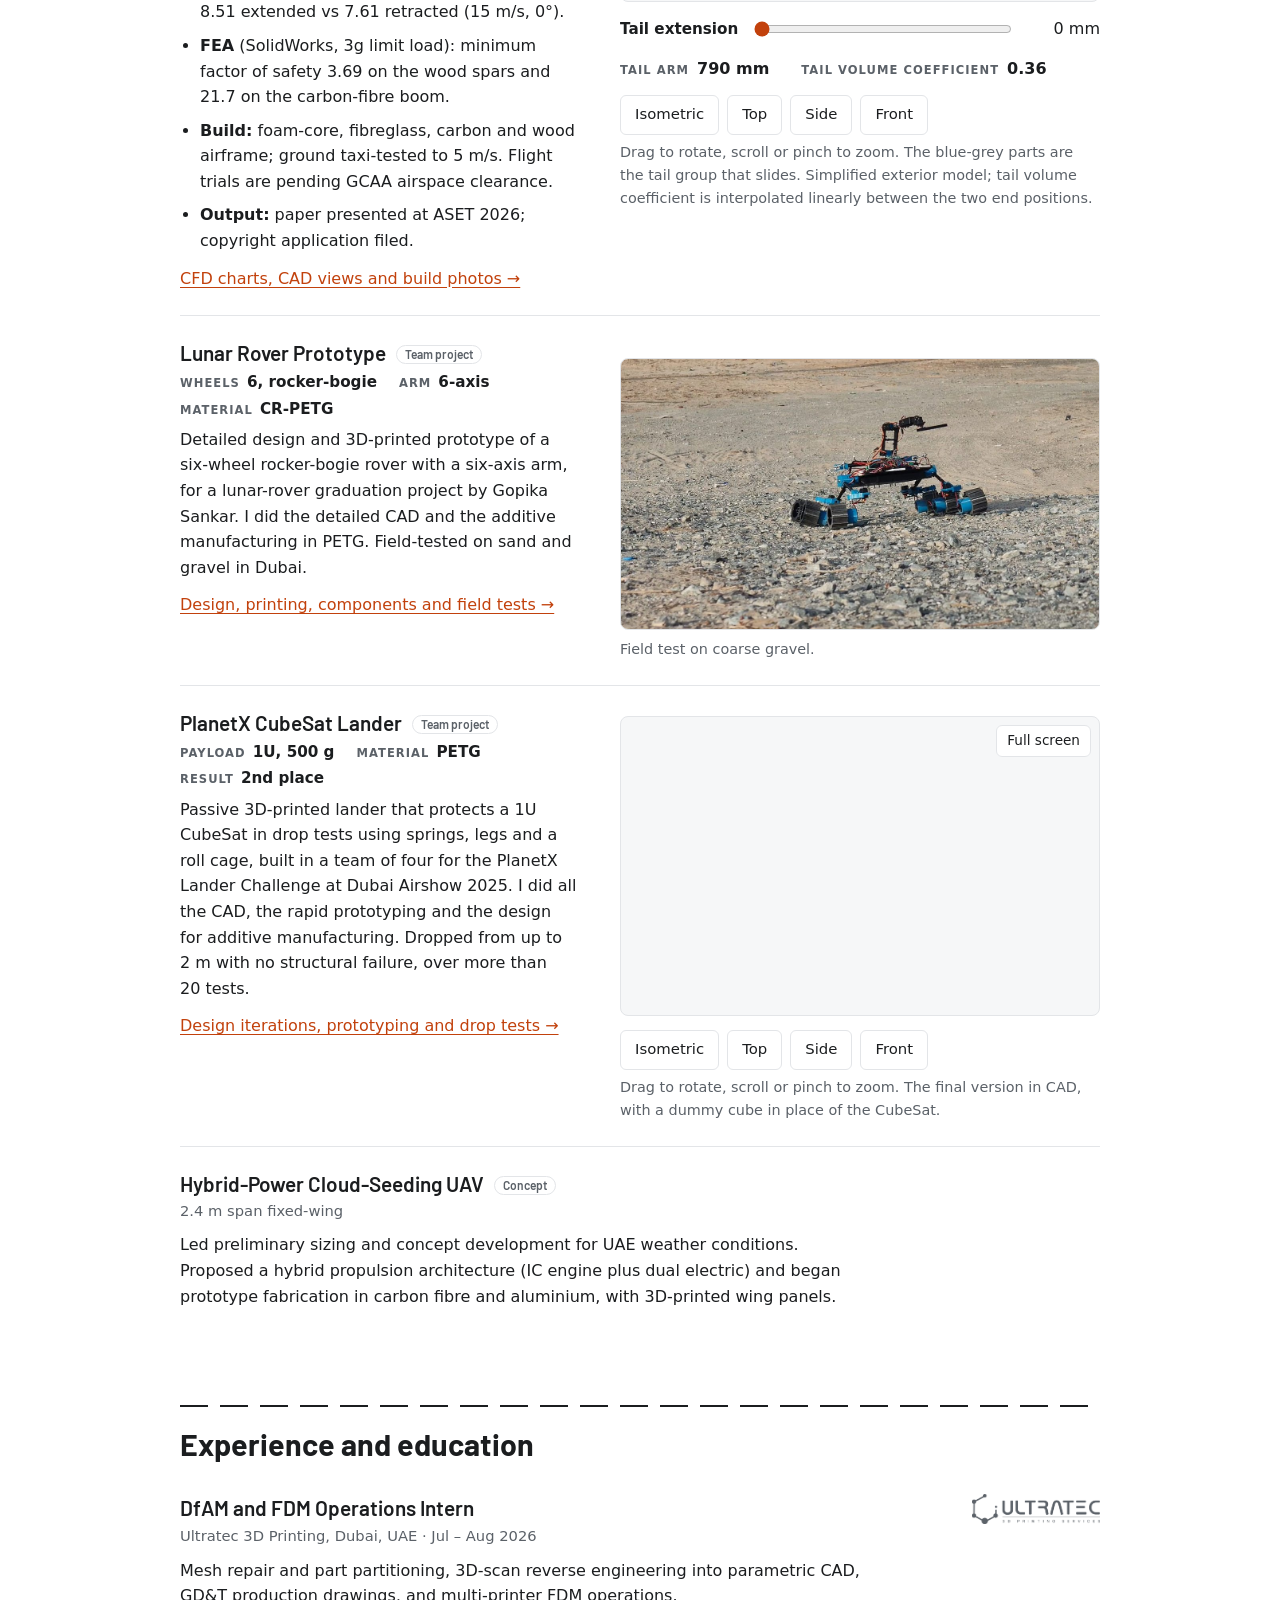
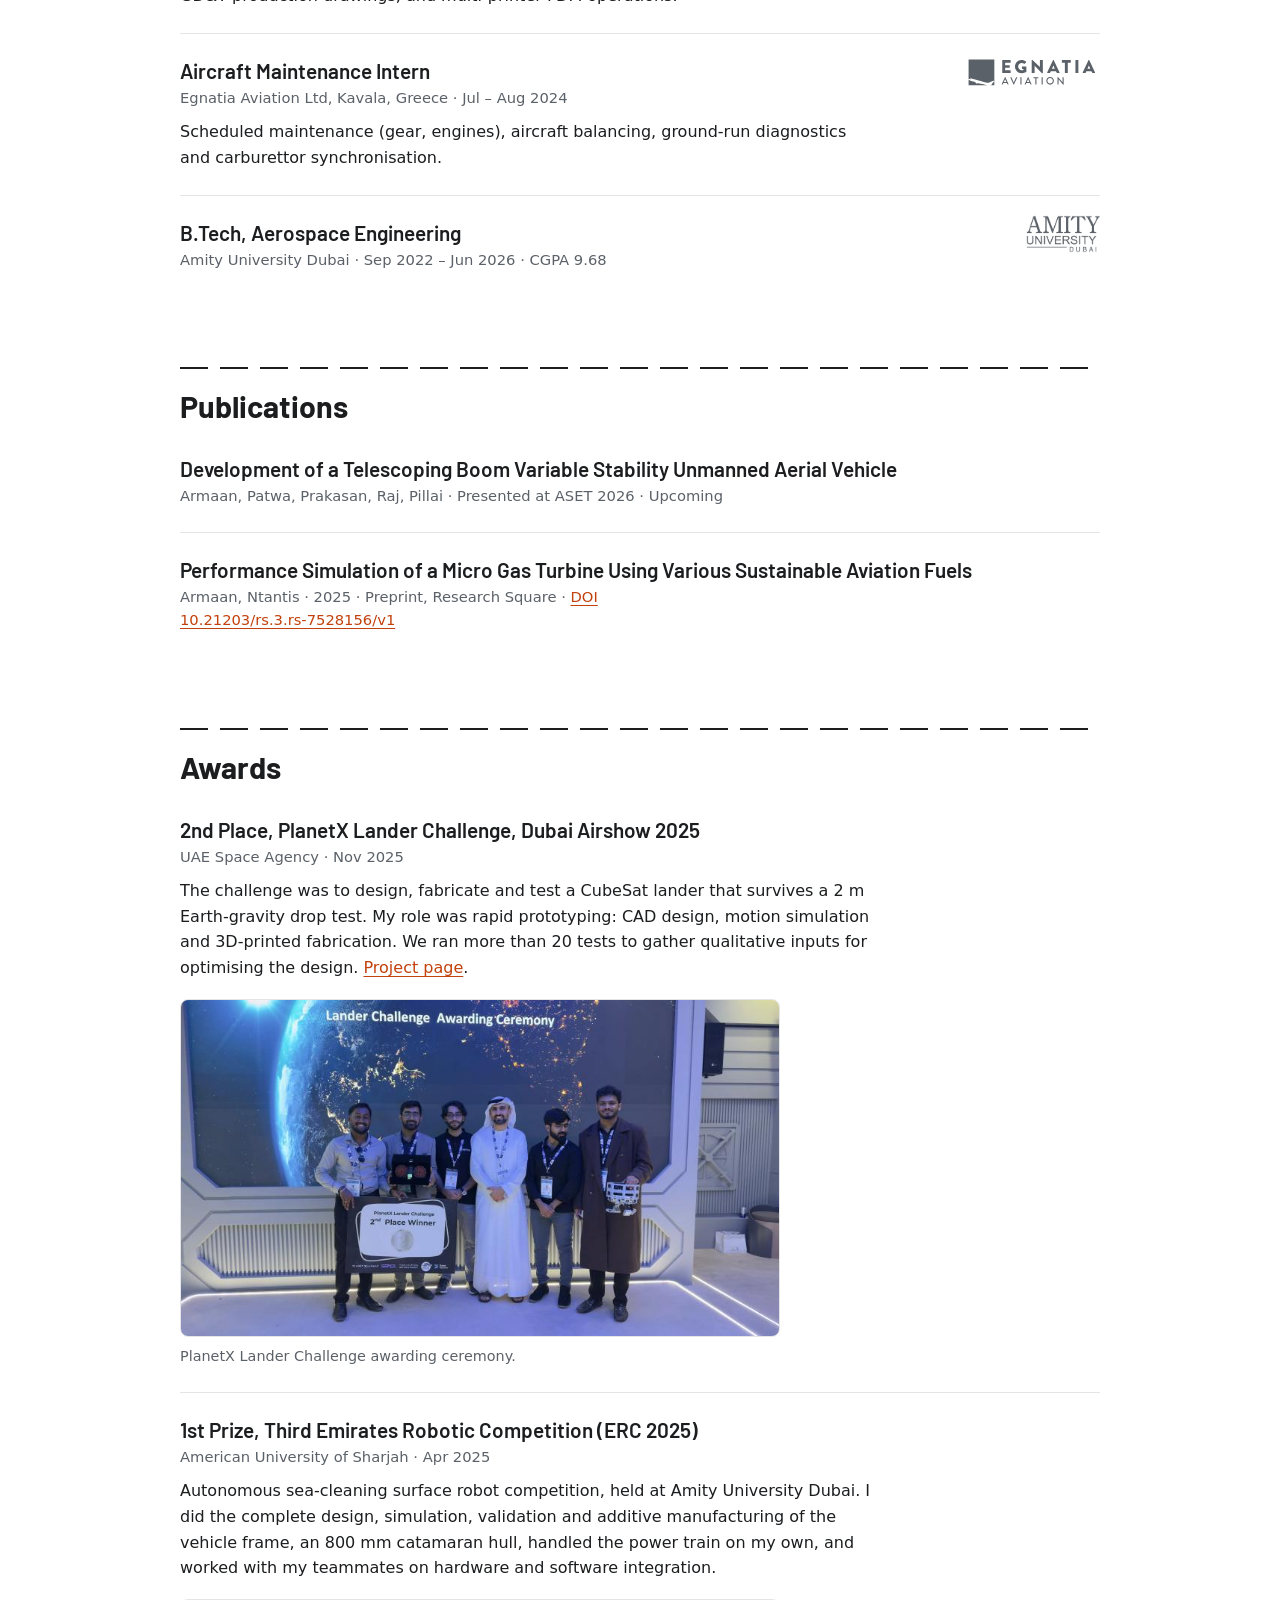
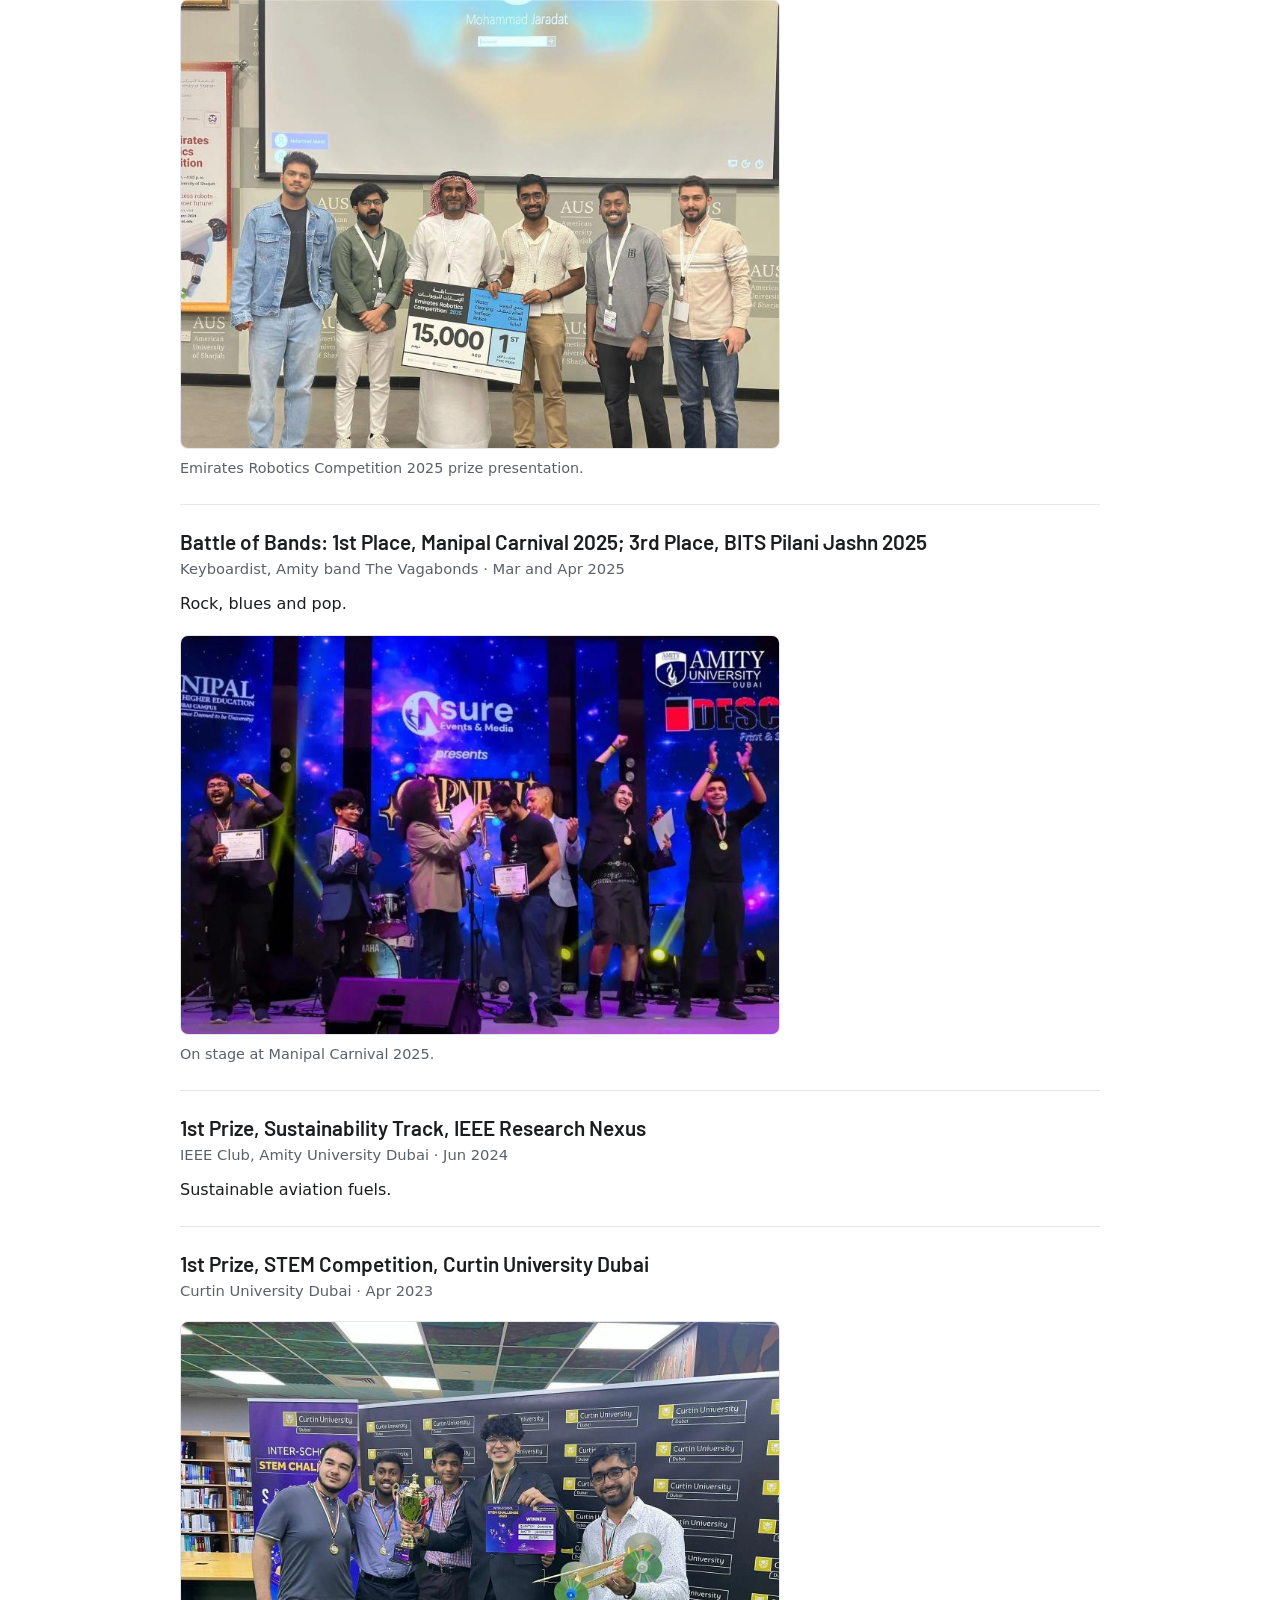
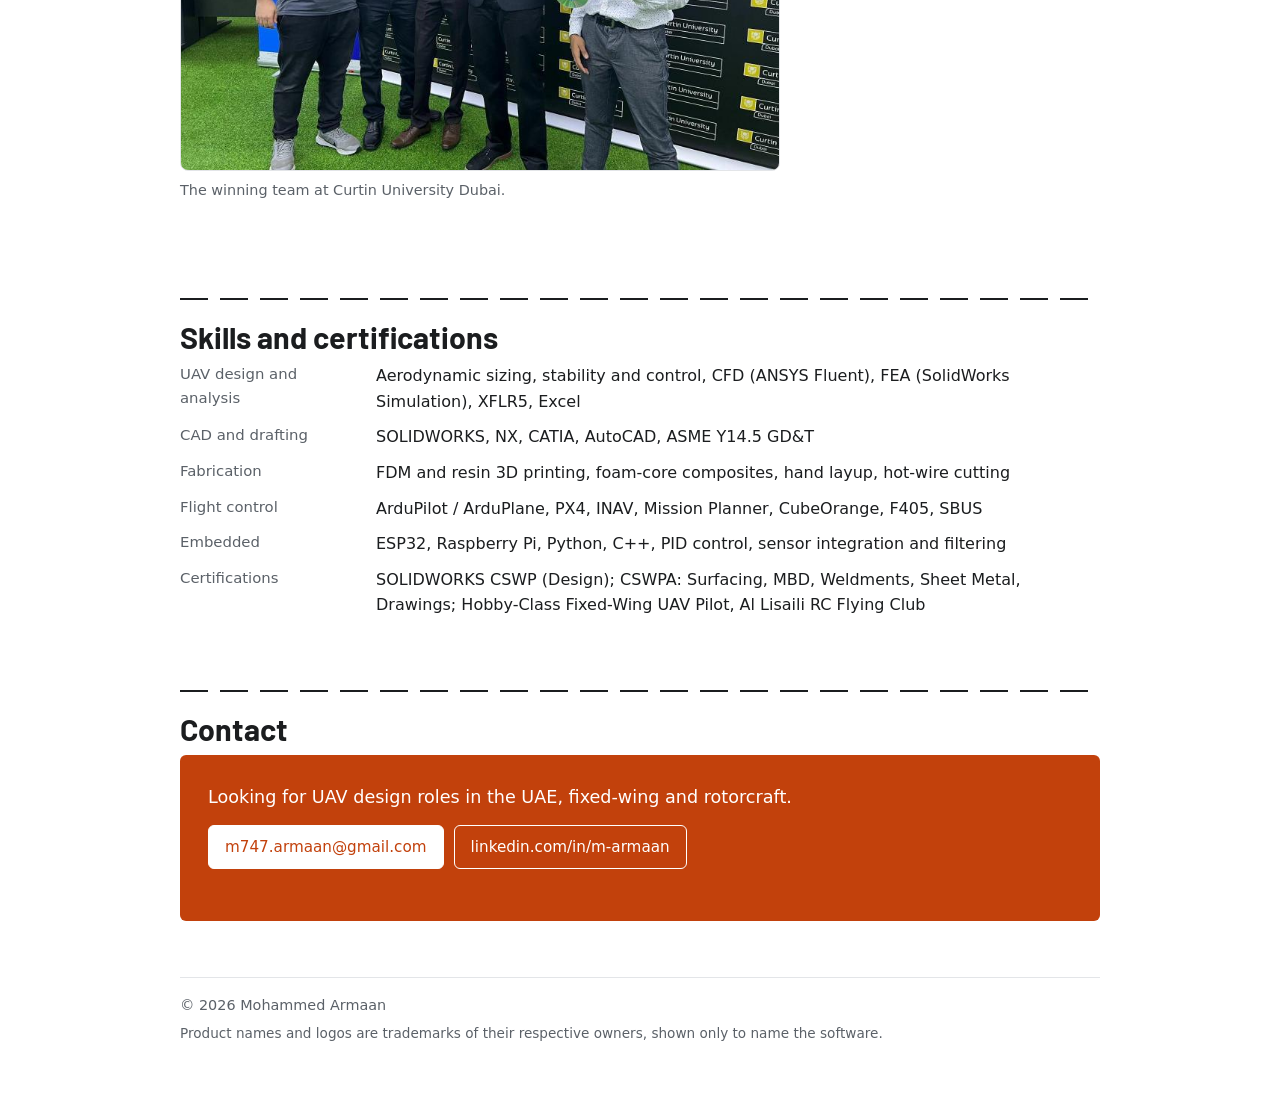
==== commit 47ec0c97: "New hero portrait holding the UAV tail assembly Co-Authored-By: Claude Sonnet 5.5 <noreply@anthropic" ====
--- a/index.html
+++ b/index.html
@@ -11,8 +11,8 @@
 <meta property="og:type" content="website">
 <link rel="icon" href="data:image/svg+xml,%3Csvg xmlns='http://www.w3.org/2000/svg' viewBox='0 0 32 32'%3E%3Crect width='32' height='32' rx='6' fill='%23c2410c'/%3E%3Ctext x='16' y='22' font-family='Arial' font-size='15' font-weight='700' fill='white' text-anchor='middle'%3EMA%3C/text%3E%3C/svg%3E">
 <link rel="preload" href="vendor/fonts/barlow-700.woff2" as="font" type="font/woff2" crossorigin>
-<link rel="stylesheet" href="styles.css?v=20">
-<script src="js/theme.js?v=20"></script>
+<link rel="stylesheet" href="styles.css?v=21">
+<script src="js/theme.js?v=21"></script>
 <style>
 /* Critical viewer layout, kept inline so the viewer never depends on a cached stylesheet. */
 .viewer{position:relative;width:100%;aspect-ratio:16/10;overflow:hidden}
@@ -45,7 +45,7 @@
 
 <main id="main">
 <section class="hero wrap" id="top">
-  <img class="portrait" src="img/portrait.jpg" alt="Portrait of Mohammed Armaan." width="360" height="450">
+  <img class="portrait" src="img/portrait.jpg?v=21" alt="Mohammed Armaan holding up the tail assembly of the variable-stability UAV." width="720" height="900">
   <div class="intro">
   <h1>UAV Design Engineer</h1>
   <p class="lead">I design and build fixed-wing UAVs: aerodynamic sizing, stability analysis, CFD and FEA, composite and 3D-printed airframes, and ArduPilot flight-controller integration.</p>
@@ -322,9 +322,9 @@
     });
   }, 10000);
 </script>
-<script src="js/contact.js?v=20" defer></script>
-<script type="module" src="js/viewer.js?v=20"></script>
-<script type="module" src="js/viewer-cessna.js?v=20"></script>
-<script type="module" src="js/viewer-lander.js?v=20"></script>
+<script src="js/contact.js?v=21" defer></script>
+<script type="module" src="js/viewer.js?v=21"></script>
+<script type="module" src="js/viewer-cessna.js?v=21"></script>
+<script type="module" src="js/viewer-lander.js?v=21"></script>
 </body>
 </html>
